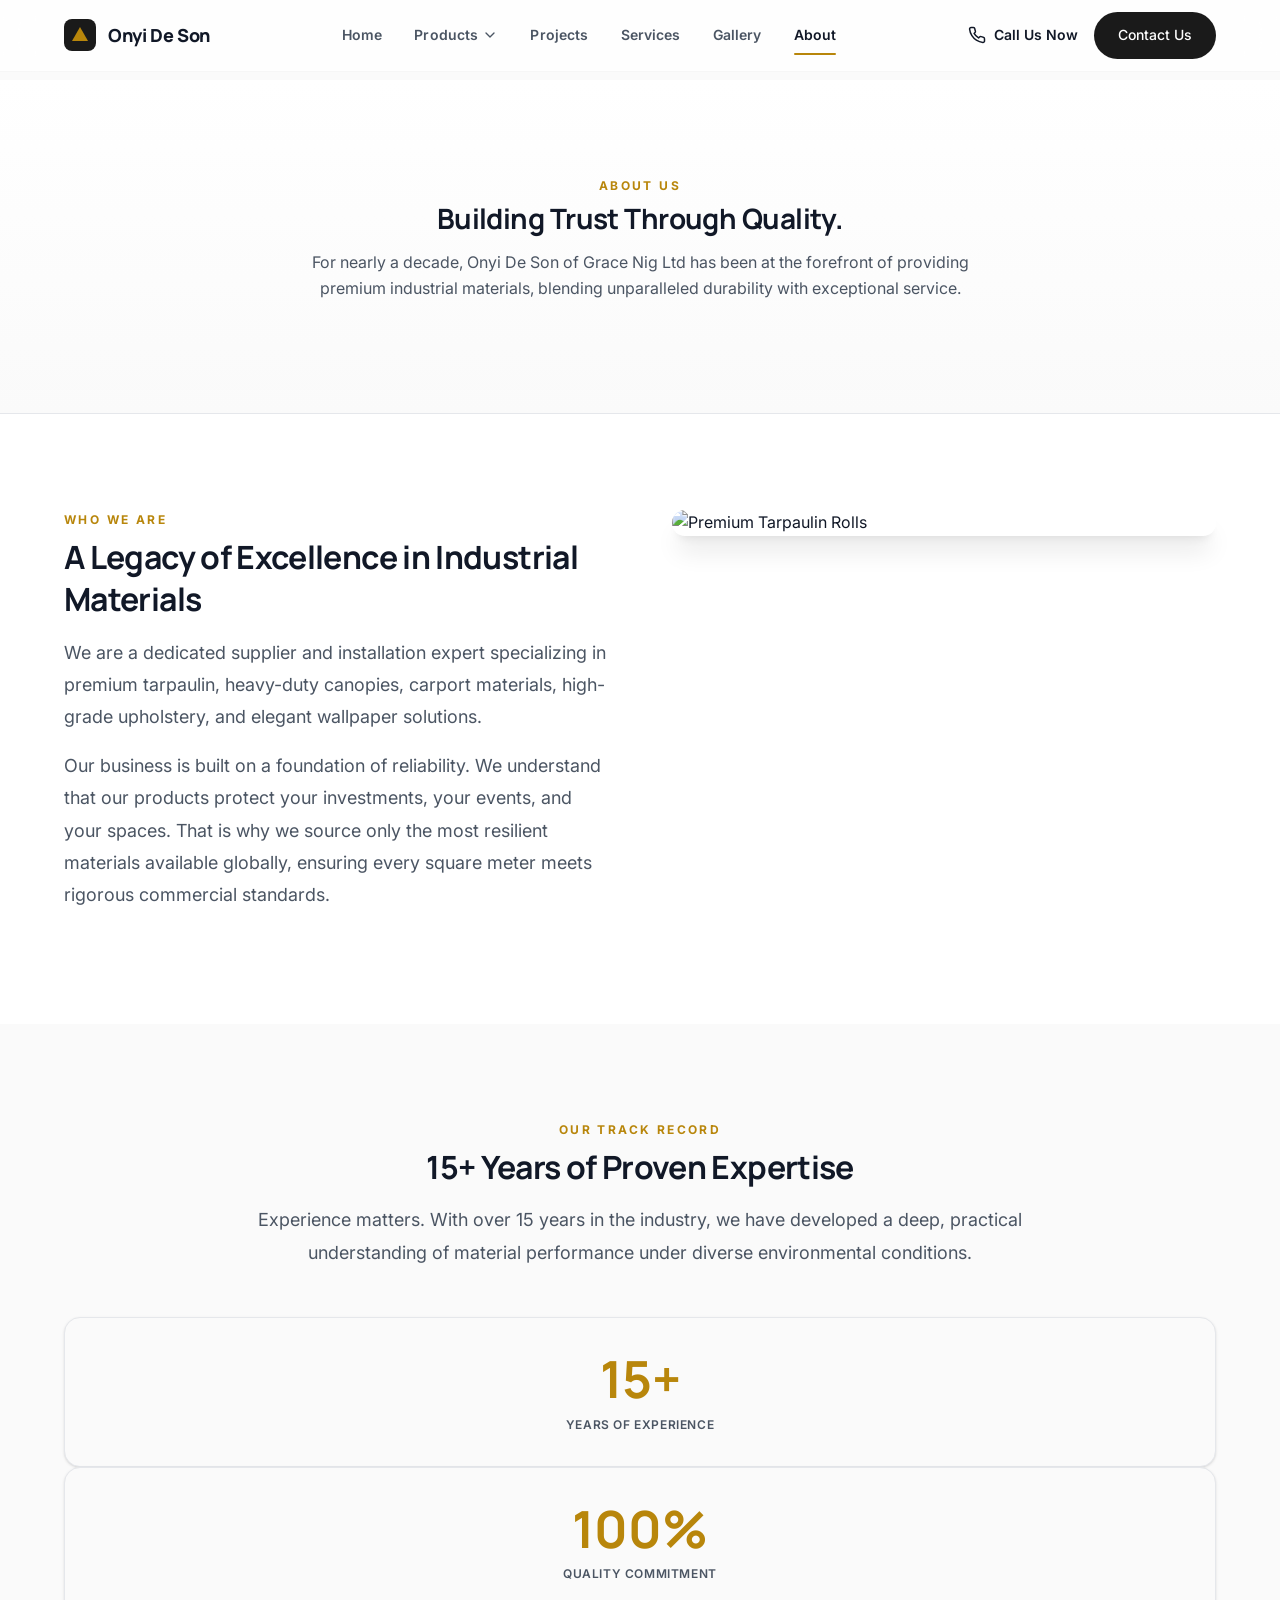
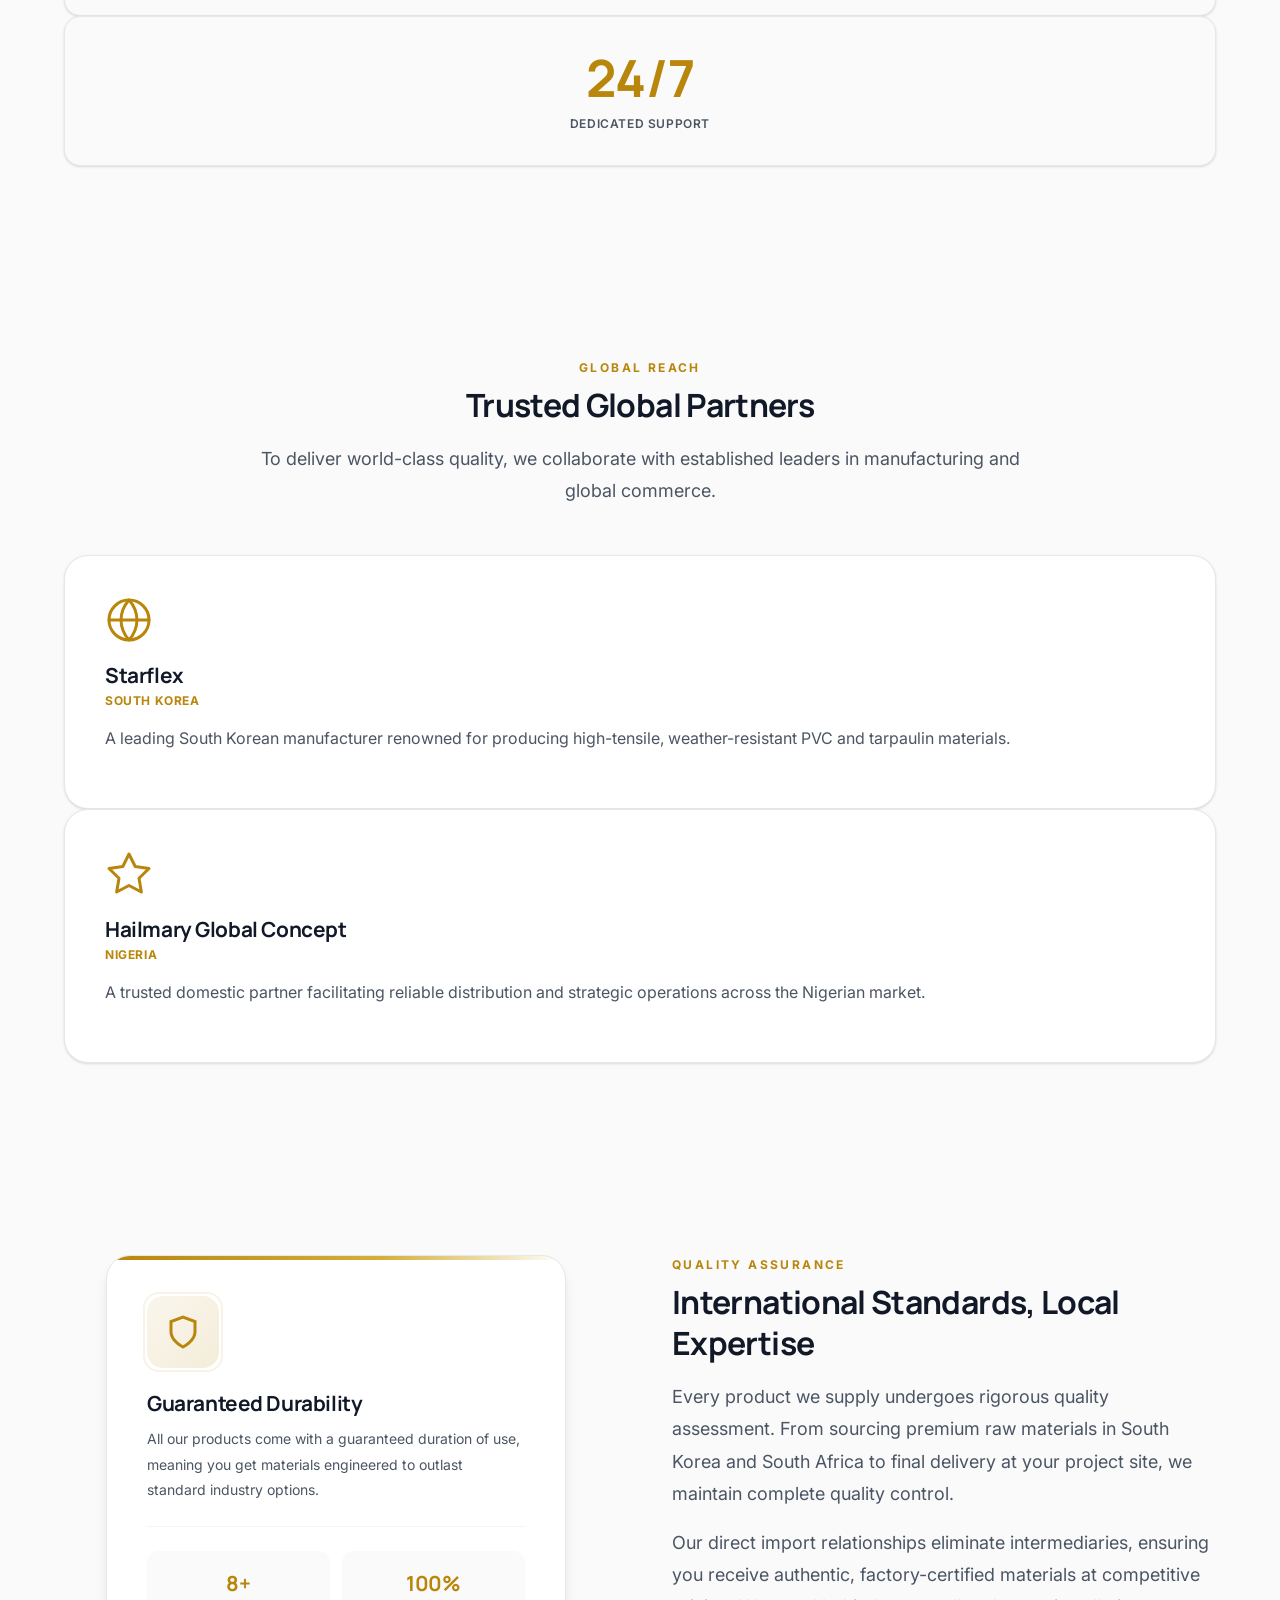
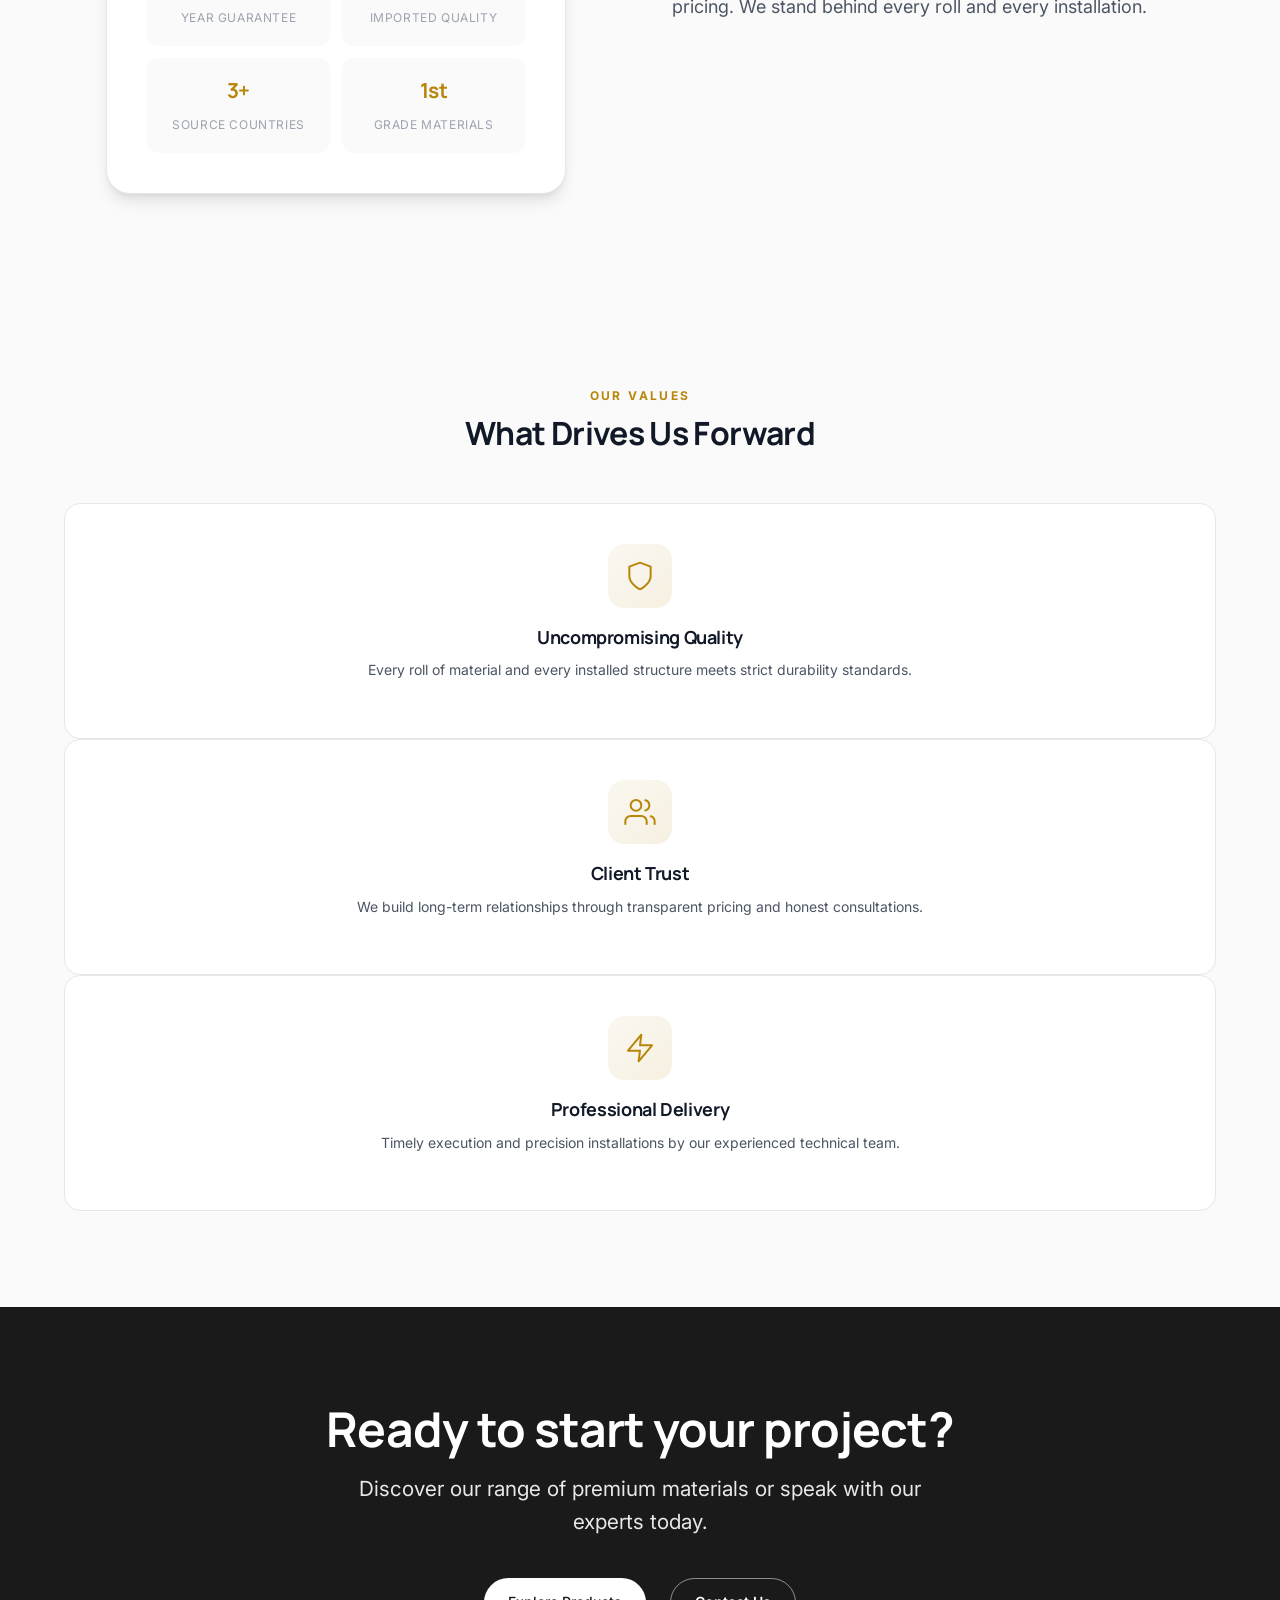
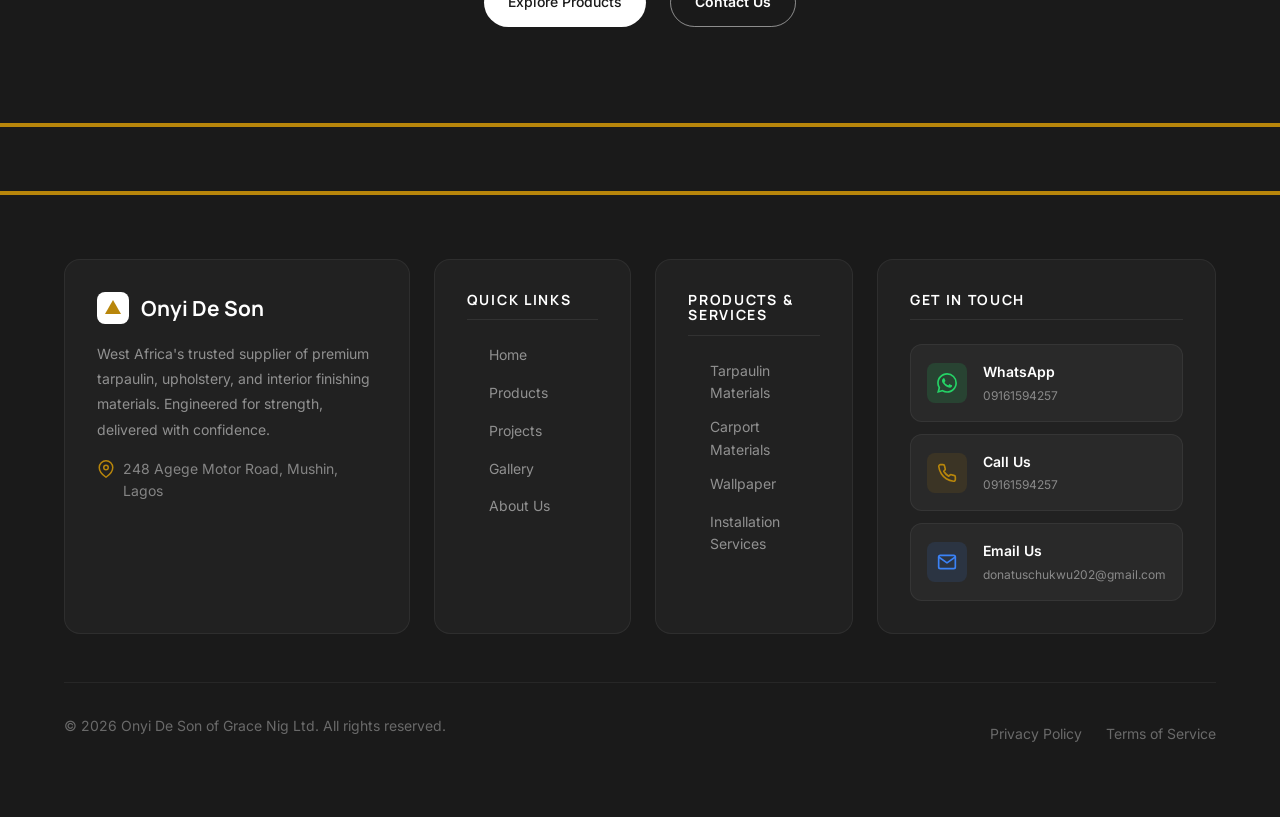
==== about.html @ 60ca2eeb "update website" ====
<!DOCTYPE html>
<html lang="en">
<head>
  <meta charset="UTF-8">
  <meta name="viewport" content="width=device-width, initial-scale=1.0">
  <title>About Us | Onyi De Son of Grace Nig Ltd</title>
  
  <meta name="description" content="Learn about Onyi De Son of Grace Nig Ltd. With over 9 years of experience, we provide premium tarpaulin, canopies, and industrial materials across West Africa.">
  
  <!-- Preconnect to Google Fonts -->
  <link rel="preconnect" href="https://fonts.googleapis.com">
  <link rel="preconnect" href="https://fonts.gstatic.com" crossorigin>
  <link href="https://fonts.googleapis.com/css2?family=Inter:wght@400;500;600&family=Manrope:wght@500;700;800&display=swap" rel="stylesheet">
  
  <!-- Stylesheets -->
  <link rel="stylesheet" href="./css/global.css">
  <link rel="stylesheet" href="./css/navbar.css">
  <link rel="stylesheet" href="./css/footer.css">
  <link rel="stylesheet" href="./css/pages/about.css">
</head>
<body>

  <header class="site-header">
    <div data-navbar-root></div>
  </header>

  <!-- Main Content -->
  <main class="main-container pt-nav" id="main-content">
    
    <!-- Hero Section -->
    <section class="page-hero section-padding">
      <div class="container text-center reveal-on-scroll">
        <span class="eyebrow">About Us</span>
        <h1 class="page-hero__title" style="font-size: 28px;">Building Trust Through Quality.</h1>
        <p class="page-hero__desc mx-auto" style="font-size: 16px;">
          For nearly a decade, Onyi De Son of Grace Nig Ltd has been at the forefront of providing premium industrial materials, blending unparalleled durability with exceptional service.
        </p>
      </div>
    </section>

    <!-- Who We Are -->
    <section class="about-who-we-are section-padding">
      <div class="container">
        <div class="about-grid align-center">
          <div class="about-content reveal-on-scroll">
            <span class="eyebrow">Who We Are</span>
            <h2 class="section-title">A Legacy of Excellence in Industrial Materials</h2>
            <p class="section-text">
              We are a dedicated supplier and installation expert specializing in premium tarpaulin, heavy-duty canopies, carport materials, high-grade upholstery, and elegant wallpaper solutions.
            </p>
            <p class="section-text">
              Our business is built on a foundation of reliability. We understand that our products protect your investments, your events, and your spaces. That is why we source only the most resilient materials available globally, ensuring every square meter meets rigorous commercial standards.
            </p>
          </div>
          <div class="about-visual reveal-on-scroll">
            <img src="https://res.cloudinary.com/vwrjamwn/image/upload/v1784937108/IMG-20260724-WA0049_bdrcky.jpg" alt="Premium Tarpaulin Rolls" class="about-image">
          </div>
        </div>
      </div>
    </section>

    <!-- Our Experience -->
    <section class="about-experience section-padding bg-surface">
      <div class="container text-center reveal-on-scroll">
        <span class="eyebrow">Our Track Record</span>
        <h2 class="section-title">15+ Years of Proven Expertise</h2>
        <p class="section-text max-w-md mx-auto mb-3">
          Experience matters. With over 15 years in the industry, we have developed a deep, practical understanding of material performance under diverse environmental conditions.
        </p>
        <div class="experience-stats grid-3">
          <div class="stat-card reveal-on-scroll">
            <span class="stat-number">15+</span>
            <span class="stat-label">Years of Experience</span>
          </div>
          <div class="stat-card reveal-on-scroll">
            <span class="stat-number">100%</span>
            <span class="stat-label">Quality Commitment</span>
          </div>
          <div class="stat-card reveal-on-scroll">
            <span class="stat-number">24/7</span>
            <span class="stat-label">Dedicated Support</span>
          </div>
        </div>
      </div>
    </section>

    <!-- Partners / Collaborations -->
    <section class="about-partners section-padding">
      <div class="container">
        <div class="text-center reveal-on-scroll mb-3">
          <span class="eyebrow">Global Reach</span>
          <h2 class="section-title">Trusted Global Partners</h2>
          <p class="section-text max-w-md mx-auto">
            To deliver world-class quality, we collaborate with established leaders in manufacturing and global commerce.
          </p>
        </div>
        
        <div class="partner-grid grid-2">
          <article class="partner-card reveal-on-scroll">
            <div class="partner-card__icon">
              <svg viewBox="0 0 24 24" fill="none" stroke="currentColor" stroke-width="1.5" stroke-linecap="round" stroke-linejoin="round">
                <circle cx="12" cy="12" r="10"></circle>
                <line x1="2" y1="12" x2="22" y2="12"></line>
                <path d="M12 2a15.3 15.3 0 0 1 4 10 15.3 15.3 0 0 1-4 10 15.3 15.3 0 0 1-4-10 15.3 15.3 0 0 1 4-10z"></path>
              </svg>
            </div>
            <h3 class="partner-card__name">Starflex</h3>
            <p class="partner-card__origin">South Korea</p>
            <p class="partner-card__desc">A leading South Korean manufacturer renowned for producing high-tensile, weather-resistant PVC and tarpaulin materials.</p>
          </article>
          
          <article class="partner-card reveal-on-scroll">
            <div class="partner-card__icon">
              <svg viewBox="0 0 24 24" fill="none" stroke="currentColor" stroke-width="1.5" stroke-linecap="round" stroke-linejoin="round">
                <polygon points="12 2 15.09 8.26 22 9.27 17 14.14 18.18 21.02 12 17.77 5.82 21.02 7 14.14 2 9.27 8.91 8.26 12 2"></polygon>
              </svg>
            </div>
            <h3 class="partner-card__name">Hailmary Global Concept</h3>
            <p class="partner-card__origin">Nigeria</p>
            <p class="partner-card__desc">A trusted domestic partner facilitating reliable distribution and strategic operations across the Nigerian market.</p>
          </article>
        </div>
      </div>
    </section>

    <!-- Quality & Reliability -->
    <section class="about-quality section-padding bg-surface">
      <div class="container">
        <div class="about-grid align-center">
          <div class="about-quality__visual reveal-on-scroll">
            <div class="quality-box">
              <div class="quality-box__icon">
                <svg viewBox="0 0 24 24" fill="none" stroke="var(--color-accent)" stroke-width="2" aria-hidden="true">
                  <path d="M12 22s8-4 8-10V5l-8-3-8 3v7c0 6 8 10 8 10z"></path>
                </svg>
              </div>
              <h3 class="quality-box__title">Guaranteed Durability</h3>
              <p class="quality-box__desc">All our products come with a guaranteed duration of use, meaning you get materials engineered to outlast standard industry options.</p>
              <div class="quality-metrics">
                <div class="quality-metric">
                  <span class="quality-metric__value">8+</span>
                  <span class="quality-metric__label">Year Guarantee</span>
                </div>
                <div class="quality-metric">
                  <span class="quality-metric__value">100%</span>
                  <span class="quality-metric__label">Imported Quality</span>
                </div>
                <div class="quality-metric">
                  <span class="quality-metric__value">3+</span>
                  <span class="quality-metric__label">Source Countries</span>
                </div>
                <div class="quality-metric">
                  <span class="quality-metric__value">1st</span>
                  <span class="quality-metric__label">Grade Materials</span>
                </div>
              </div>
            </div>
          </div>
          <div class="about-content reveal-on-scroll">
            <span class="eyebrow">Quality Assurance</span>
            <h2 class="section-title">International Standards, Local Expertise</h2>
            <p class="section-text">
              Every product we supply undergoes rigorous quality assessment. From sourcing premium raw materials in South Korea and South Africa to final delivery at your project site, we maintain complete quality control.
            </p>
            <p class="section-text">
              Our direct import relationships eliminate intermediaries, ensuring you receive authentic, factory-certified materials at competitive pricing. We stand behind every roll and every installation.
            </p>
          </div>
        </div>
      </div>
    </section>

    <!-- Values / Commitment -->
    <section class="about-values section-padding">
      <div class="container reveal-on-scroll">
        <div class="text-center mb-3">
          <span class="eyebrow">Our Values</span>
          <h2 class="section-title">What Drives Us Forward</h2>
        </div>
        <div class="values-grid grid-3">
          <div class="value-item reveal-on-scroll">
            <div class="value-item__icon">
              <svg width="32" height="32" viewBox="0 0 24 24" fill="none" stroke="var(--color-accent)" stroke-width="1.5" stroke-linecap="round" stroke-linejoin="round">
                <path d="M12 22s8-4 8-10V5l-8-3-8 3v7c0 6 8 10 8 10z"></path>
              </svg>
            </div>
            <h3 class="value-item__title">Uncompromising Quality</h3>
            <p class="value-item__desc">Every roll of material and every installed structure meets strict durability standards.</p>
          </div>
          <div class="value-item reveal-on-scroll">
            <div class="value-item__icon">
              <svg width="32" height="32" viewBox="0 0 24 24" fill="none" stroke="var(--color-accent)" stroke-width="1.5" stroke-linecap="round" stroke-linejoin="round">
                <path d="M17 21v-2a4 4 0 0 0-4-4H5a4 4 0 0 0-4 4v2"></path>
                <circle cx="9" cy="7" r="4"></circle>
                <path d="M23 21v-2a4 4 0 0 0-3-3.87"></path>
                <path d="M16 3.13a4 4 0 0 1 0 7.75"></path>
              </svg>
            </div>
            <h3 class="value-item__title">Client Trust</h3>
            <p class="value-item__desc">We build long-term relationships through transparent pricing and honest consultations.</p>
          </div>
          <div class="value-item reveal-on-scroll">
            <div class="value-item__icon">
              <svg width="32" height="32" viewBox="0 0 24 24" fill="none" stroke="var(--color-accent)" stroke-width="1.5" stroke-linecap="round" stroke-linejoin="round">
                <polygon points="13 2 3 14 12 14 11 22 21 10 12 10 13 2"></polygon>
              </svg>
            </div>
            <h3 class="value-item__title">Professional Delivery</h3>
            <p class="value-item__desc">Timely execution and precision installations by our experienced technical team.</p>
          </div>
        </div>
      </div>
    </section>

    <!-- CTA Section -->
    <section class="cta-band section-padding text-center">
      <div class="container reveal-on-scroll">
        <h2 class="cta-band__title">Ready to start your project?</h2>
        <p class="cta-band__desc">Discover our range of premium materials or speak with our experts today.</p>
        <div class="cta-band__actions">
          <a href="products.html" class="btn-primary focus-ring">Explore Products</a>
          <a href="https://wa.me/2349161594257?text=Hello%2C%20I%27m%20interested%20in%20your%20products%20and%20services.%20Please%20share%20more%20details." class="btn-outline focus-ring" target="_blank" rel="noopener noreferrer">Contact Us</a>
        </div>
      </div>
    </section>
    
  </main>

  <footer class="site-footer">
    <div data-site-footer></div>
  </footer>

  <script src="https://unpkg.com/lenis@1.1.18/dist/lenis.min.js"></script>

  <!-- Module Script Integration -->
  <script type="module">
    import Navbar from './js/components/navbar.js';
    import { SiteFooter } from './js/components/site-footer.js';
    import { initAboutPage } from './js/pages/about.js';
    import { initLenis } from './js/components/lenis.js';
    
    document.addEventListener('DOMContentLoaded', () => {
      try {
        new Navbar();
      } catch (err) {
        console.error('Navbar Initialization Error:', err);
      }
      
      try {
        new SiteFooter();
      } catch (err) {
        console.error('SiteFooter Initialization Error:', err);
      }

      try {
        initLenis();
      } catch (err) {
        console.warn('Lenis Initialization Warning:', err);
      }

      try {
        initAboutPage();
      } catch (err) {
        console.error('About Page JS Error:', err);
      }
    });
  </script>
</body>
</html>
---- css/global.css ----
/**
 * Purpose: Single Source of Truth - Global Design System & Foundations
 * Responsibilities: Establish a production-grade, mobile-first design system with design tokens, layout primitives, component foundations, and utilities.
 * Version: 2.0.0
 */

/* ==========================================================
   CSS RESET
========================================================== */
*,
*::before,
*::after {
  box-sizing: border-box;
  margin: 0;
  padding: 0;
}

html {
  font-size: 100%;
  /* Fallback for older browsers */
  -webkit-font-smoothing: antialiased;
  -moz-osx-font-smoothing: grayscale;
}

/*
 * Smooth scrolling only during focus-based navigation (keyboard, anchor links).
 * Applying scroll-behavior: smooth globally on html causes the browser's
 * scroll-anchoring corrections (triggered by mobile address bar layout shifts)
 * to animate visibly, producing a "rubber-band" snap-back effect on mobile.
 */
@media (prefers-reduced-motion: no-preference) {
  html:focus-within {
    scroll-behavior: smooth;
  }
}

/* Ensure anchor links are not hidden under the sticky navbar */
[id] {
  scroll-margin-top: var(--header-height, 72px);
}

body {
  font-family: var(--font-body);
  color: var(--color-text-primary);
  background-color: var(--color-background);
  line-height: var(--line-height-base);
  min-height: 100vh;
  min-height: 100dvh;
  /* Modern mobile-safe fallback */
  overflow-x: clip;
  /* Clips overflow without creating a scroll container (avoids iOS Safari scroll interference) */
  text-rendering: optimizeSpeed;
}

img,
picture,
video,
canvas,
svg:not(a svg, button svg, .badge svg) {
  display: block;
  max-width: 100%;
  height: auto;
}

input,
button,
textarea,
select {
  font: inherit;
  color: inherit;
}

button {
  background: transparent;
  border: none;
  cursor: pointer;
}

ul,
ol {
  list-style: none;
}

a {
  color: inherit;
  text-decoration: none;
  transition: color var(--duration-fast) var(--ease-standard);
}

/* Inherit fonts for form control elements */
input,
button,
textarea,
select {
  font: inherit;
}

/* Remove default padding from native table */
table {
  border-collapse: collapse;
  border-spacing: 0;
}


/* ==========================================================
   ROOT DESIGN TOKENS
========================================================== */
:root {
  /* --------------------------------------------------------
     COLOR SYSTEM
     -------------------------------------------------------- */
  /* Brand Identity */
  --color-primary: #1A1A1A;
  --color-secondary: #333333;
  --color-accent: #B8860B;
  /* Premium luxury gold */
  --color-accent-hover: #996515;

  /* Surfaces & Backgrounds */
  --color-surface: #FFFFFF;
  --color-surface-hover: #F8F9FA;
  --color-background: #FAFAFA;
  --color-card-background: #FFFFFF;

  /* Borders & Dividers */
  --color-border: #E5E7EB;
  --color-divider: #F3F4F6;

  /* Typography Colors */
  --color-text-primary: #111827;
  --color-text-secondary: #4B5563;
  --color-text-muted: #9CA3AF;
  /* Aliases used across page-level stylesheets */
  --color-text: var(--color-text-primary);
  --color-text-light: var(--color-text-secondary);

  /* Status Colors */
  --color-success: #10B981;
  --color-warning: #F59E0B;
  --color-error: #EF4444;

  /* Interactions & Overlays */
  --color-focus-ring: rgba(184, 134, 11, 0.4);
  --color-overlay: rgba(17, 24, 39, 0.7);

  /* Hero system shared across marketing pages */
  --hero-overlay-mobile: linear-gradient(135deg, rgba(17, 24, 39, 0.85) 0%, rgba(17, 24, 39, 0.95) 100%), linear-gradient(to bottom, transparent 0%, rgba(0, 0, 0, 0.4) 100%);
  --hero-overlay-desktop: radial-gradient(circle at 70% 30%, rgba(184, 134, 11, 0.15) 0%, transparent 60%), radial-gradient(circle at 30% 50%, rgba(17, 24, 39, 0.4) 0%, rgba(17, 24, 39, 0.85) 80%), linear-gradient(to right, rgba(17, 24, 39, 0.98) 0%, rgba(17, 24, 39, 0.7) 50%, rgba(17, 24, 39, 0.3) 100%);
  --hero-padding-block-start-mobile: var(--space-8);
  --hero-padding-block-end-mobile: var(--space-8);
  --hero-padding-block-start-tablet: var(--space-16);
  --hero-padding-block-end-tablet: var(--space-12);
  --hero-padding-block-start-desktop: var(--space-24);
  --hero-padding-block-end-desktop: var(--space-16);
  --hero-padding-block-mobile: var(--space-8);
  --hero-padding-block-tablet: var(--space-16) var(--space-12);
  --hero-padding-block-desktop: var(--space-24) var(--space-16);

  /* Lighter gradient derivatives of hero palette for product content sections */
  --product-section-bg-light: linear-gradient(180deg, #f7f8fa 0%, #f0f2f5 100%);
  --product-section-bg-warm: linear-gradient(180deg, #faf8f5 0%, #f5f0eb 100%);
  --product-section-bg-cool: linear-gradient(180deg, #f8fafc 0%, #eef2f7 100%);
  --product-section-bg-gold: linear-gradient(180deg, rgba(184, 134, 11, 0.05) 0%, var(--color-background) 100%);

  /* --------------------------------------------------------
     TYPOGRAPHY SYSTEM
     -------------------------------------------------------- */
  /* Fonts */
  --font-heading: 'Manrope', 'Plus Jakarta Sans', 'General Sans', sans-serif;
  --font-body: 'Inter', 'DM Sans', sans-serif;

  /* Fluid Font Sizes (Mobile to Desktop) */
  --text-xs: clamp(0.75rem, 0.7vw + 0.1rem, 0.875rem);
  --text-sm: clamp(0.875rem, 0.8vw + 0.1rem, 1rem);
  /* --text-base: clamp(1rem, 1vw + 0.1rem, 1.125rem); */
  --text-lg: clamp(1.125rem, 1.2vw + 0.1rem, 1.25rem);
  --text-xl: clamp(1.25rem, 1.5vw + 0.1rem, 1.5rem);
  --text-2xl: 1.5rem;
  --text-h2: clamp(1.5rem, 3vw + 0.2rem, 2rem);
  --text-3xl: clamp(1.5rem, 3vw + 0.1rem, 2.5rem);
  --text-4xl: clamp(2.5rem, 4vw + 0.1rem, 3.5rem);
  --text-5xl: clamp(3rem, 5vw + 1rem, 4.5rem);

  /* Font Weights */
  --font-weight-regular: 400;
  --font-weight-medium: 500;
  --font-weight-semibold: 600;
  --font-weight-bold: 700;

  /* Line Heights */
  --line-height-tight: 1.1;
  --line-height-snug: 1.3;
  --line-height-base: 1.6;
  --line-height-loose: 1.8;

  /* Letter Spacing */
  --tracking-tighter: -0.04em;
  --tracking-tight: -0.02em;
  --tracking-normal: 0em;
  --tracking-wide: 0.05em;
  --tracking-wider: 0.1em;
  --tracking-widest: 0.2em;

  /* --------------------------------------------------------
     SPACING SCALE
     -------------------------------------------------------- */
  /* Fluid and predictable spacing units based on 4px grid */
  --space-1: 0.25rem;
  /* 4px */
  --space-2: 0.5rem;
  /* 8px */
  --space-3: 0.75rem;
  /* 12px */
  --space-4: 1rem;
  /* 16px */
  --space-5: 1.25rem;
  /* 20px */
  --space-6: 1.5rem;
  /* 24px */
  --space-8: 2rem;
  /* 32px */
  --space-10: 2.5rem;
  /* 40px */
  --space-12: 3rem;
  /* 48px */
  --space-16: 4rem;
  /* 64px */
  --space-24: 6rem;
  /* 96px */
  --space-32: 8rem;
  /* 128px */
  --space-48: 12rem;
  /* 192px */
  --space-64: 16rem;
  /* 256px */
  --space-96: 24rem;
  /* 384px */

  /* --------------------------------------------------------
     BORDER RADIUS
     -------------------------------------------------------- */
  --radius-sm: 0.25rem;
  --radius-md: 0.5rem;
  --radius-lg: 0.75rem;
  --radius-xl: 1rem;
  --radius-2xl: 1.5rem;
  --radius-pill: 9999px;
  --radius-full: var(--radius-pill);
  --radius-circle: 50%;

  /* --------------------------------------------------------
     SHADOWS (ELEVATION)
     -------------------------------------------------------- */
  --shadow-xs: 0 1px 2px 0 rgba(0, 0, 0, 0.05);
  --shadow-sm: 0 1px 3px 0 rgba(0, 0, 0, 0.1), 0 1px 2px -1px rgba(0, 0, 0, 0.1);
  --shadow-md: 0 4px 6px -1px rgba(0, 0, 0, 0.1), 0 2px 4px -2px rgba(0, 0, 0, 0.1);
  --shadow-lg: 0 10px 15px -3px rgba(0, 0, 0, 0.1), 0 4px 6px -4px rgba(0, 0, 0, 0.1);
  --shadow-xl: 0 20px 25px -5px rgba(0, 0, 0, 0.1), 0 8px 10px -6px rgba(0, 0, 0, 0.1);

  /* --------------------------------------------------------
     Z-INDEX SCALE
     -------------------------------------------------------- */
  --z-hide: -1;
  --z-base: 0;
  --z-dropdown: 1000;
  --z-sticky: 1100;
  --z-fixed: 1200;
  --z-overlay: 1300;
  --z-modal: 1400;
  --z-toast: 1500;

  /* --------------------------------------------------------
     CONTAINER SYSTEM
     -------------------------------------------------------- */
  --container-max-width: 1440px;
  --container-narrow: 800px;
  --container-wide: 1600px;
  --container-padding: clamp(var(--space-4), 5vw, var(--space-16));

  --header-height: 72px;
  --header-height-scrolled: 60px;

  /* --------------------------------------------------------
     ANIMATION TOKENS
     -------------------------------------------------------- */
  --duration-fast: 150ms;
  --duration-base: 300ms;
  --duration-slow: 500ms;

  --ease-standard: cubic-bezier(0.4, 0, 0.2, 1);
  --ease-in: cubic-bezier(0.4, 0, 1, 1);
  --ease-out: cubic-bezier(0, 0, 0.2, 1);
  --ease-spring: cubic-bezier(0.175, 0.885, 0.32, 1.275);

  /* Fallback for old variables */
  --transition-fast: var(--duration-fast) var(--ease-standard);
  --transition-base: var(--duration-base) var(--ease-standard);
  --transition-slow: var(--duration-slow) var(--ease-standard);
}


/* ==========================================================
   TYPOGRAPHY SYSTEM
========================================================== */
h1,
h2,
h3,
h4,
h5,
h6 {
  font-family: var(--font-heading);
  font-weight: var(--font-weight-bold);
  line-height: var(--line-height-tight);
  color: var(--color-text-primary);
  margin-bottom: var(--space-4);
  letter-spacing: var(--tracking-tight);
}


h2,
.text-h2 {
  font-size: var(--text-h2);
}

h3,
.text-h3 {
  font-size: var(--text-2xl);
}

h4,
.text-h4 {
  font-size: var(--text-xl);
}

h5,
.text-h5 {
  font-size: var(--text-lg);
}

h6,
.text-h6 {
  font-size: var(--text-base);
}

p {
  margin-bottom: var(--space-4);
  color: var(--color-text-secondary);
}

.text-lead {
  font-size: var(--text-lg);
  line-height: var(--line-height-base);
  color: var(--color-text-secondary);
}

.text-small {
  font-size: var(--text-sm);
  color: var(--color-text-secondary);
}

.text-caption {
  font-size: var(--text-xs);
  color: var(--color-text-muted);
  letter-spacing: var(--tracking-wide);
  text-transform: uppercase;
}


/* ==========================================================
   LAYOUT SYSTEM
========================================================== */
.main-container {
  width: 100%;
  max-width: clamp(1440px, 95vw, 1920px);
  /* Safely boxes ultra-wide displays */
  margin-inline: auto;
  padding-inline: var(--container-padding);
  box-sizing: border-box;
  overflow: clip;
  /* Modern alternative to hidden */
  display: flex;
  flex-direction: column;
}

/* 
  Full-bleed technique:
  Pulls sections out to the container edges to allow backgrounds to bleed,
  while pushing the inner content back in for perfect alignment.
*/
.main-container>section {
  margin-inline: calc(var(--container-padding) * -1);
  padding-inline: var(--container-padding);
}

/* Prevent double padding when a container is placed inside a full-bleed section */
.main-container>section .container {
  padding-inline: 0;
}

.container {
  width: 100%;
  max-width: var(--container-max-width);
  margin-inline: auto;
  padding-inline: var(--container-padding);
}

.container--narrow {
  max-width: var(--container-narrow);
}

.container--wide {
  max-width: var(--container-wide);
}

/* Vertical Rhythm Helpers */
.section-padding {
  padding-block: var(--space-16);
}

@media (min-width: 768px) {
  .section-padding {
    padding-block: var(--space-24);
  }
}

@media (min-width: 1920px) {
  .section-padding {
    padding-block: var(--space-32);
  }
}

/* Flow: Consistently spaces out direct children vertically */
.flow>*+* {
  margin-block-start: var(--flow-space, var(--space-6));
}

/* Stack: Vertical flex layout */
.stack {
  display: flex;
  flex-direction: column;
  gap: var(--stack-gap, var(--space-4));
}

/* Cluster: Horizontal flex layout that wraps */
.cluster {
  display: flex;
  flex-wrap: wrap;
  gap: var(--cluster-gap, var(--space-4));
  align-items: center;
}


/* ==========================================================
   GRID SYSTEM
========================================================== */
.grid {
  display: grid;
  gap: var(--grid-gap, var(--space-6));
}

/* Responsive Auto-Fit Grid */
.grid-auto-fit {
  display: grid;
  gap: var(--grid-gap, var(--space-6));
  grid-template-columns: repeat(auto-fit, minmax(min(100%, var(--grid-min-col, 300px)), 1fr));
}

/* Mobile-first explicit columns */
.grid-2-col,
.grid-3-col,
.grid-4-col {
  display: grid;
  gap: var(--grid-gap, var(--space-6));
  grid-template-columns: 1fr;
}

@media (min-width: 768px) {
  .grid-2-col {
    grid-template-columns: repeat(2, 1fr);
  }

  .grid-3-col {
    grid-template-columns: repeat(3, 1fr);
  }
}

@media (min-width: 1024px) {
  .grid-4-col {
    grid-template-columns: repeat(4, 1fr);
  }
}


/* ==========================================================
   FORM ELEMENTS FOUNDATION
========================================================== */
.form-group {
  display: flex;
  flex-direction: column;
  gap: var(--space-2);
  margin-bottom: var(--space-4);
}

label {
  font-size: var(--text-sm);
  font-weight: var(--font-weight-medium);
  color: var(--color-text-primary);
}

input[type="text"],
input[type="email"],
input[type="tel"],
input[type="number"],
textarea,
select {
  width: 100%;
  padding: var(--space-3) var(--space-4);
  font-family: var(--font-body);
  font-size: var(--text-base);
  color: var(--color-text-primary);
  background-color: var(--color-surface);
  border: 1px solid var(--color-border);
  border-radius: var(--radius-md);
  transition: border-color var(--duration-fast) var(--ease-standard),
    box-shadow var(--duration-fast) var(--ease-standard);
}

textarea {
  min-height: 120px;
  resize: vertical;
}

input:focus-visible,
textarea:focus-visible,
select:focus-visible {
  outline: none;
  border-color: var(--color-accent);
  box-shadow: 0 0 0 3px var(--color-focus-ring);
}

input::placeholder,
textarea::placeholder {
  color: var(--color-text-muted);
}


/* ==========================================================
   BUTTON FOUNDATIONS
========================================================== */
/* Generic structural foundation for all buttons */
.btn-base {
  display: inline-flex;
  align-items: center;
  justify-content: center;
  gap: var(--space-2);
  font-family: var(--font-body);
  font-size: var(--text-sm);
  font-weight: var(--font-weight-medium);
  text-align: center;
  border-radius: var(--radius-pill);
  transition: all var(--duration-base) var(--ease-standard);
  text-decoration: none;
}

.btn-base:disabled {
  opacity: 0.6;
  cursor: not-allowed;
}


/* ==========================================================
   UTILITIES
========================================================== */
/* Accessibility: Screen Reader Only */
.sr-only {
  position: absolute;
  width: 1px;
  height: 1px;
  padding: 0;
  margin: -1px;
  overflow: hidden;
  clip: rect(0, 0, 0, 0);
  white-space: nowrap;
  border-width: 0;
}

/* Accessibility: SR Only until focused (e.g. Skip Links) */
.sr-only-focusable:focus,
.sr-only-focusable:active {
  position: static;
  width: auto;
  height: auto;
  margin: 0;
  overflow: visible;
  clip: auto;
  white-space: normal;
}

/* Focus Indicator Utility */
.focus-ring:focus-visible {
  outline: 2px solid var(--color-accent);
  outline-offset: 2px;
  box-shadow: 0 0 0 4px var(--color-focus-ring);
  border-radius: inherit;
}

/* Text Alignment */
.text-center {
  text-align: center;
}

.text-left {
  text-align: left;
}

.text-right {
  text-align: right;
}

/* Display */
.d-none {
  display: none;
}

.d-block {
  display: block;
}

.d-flex {
  display: flex;
}

/* Width/Height Helpers */
.w-full {
  width: 100%;
}

.h-full {
  height: 100%;
}

/* Margin Auto */
.mx-auto {
  margin-inline: auto;
}

/* Background Surfaces */
.bg-surface {
  background-color: var(--color-background);
}


/* ==========================================================
   ANIMATIONS & TRANSITIONS
========================================================== */
/* Reduced Motion Support */
@media (prefers-reduced-motion: reduce) {

  *,
  *::before,
  *::after {
    animation-duration: 0.01ms !important;
    animation-iteration-count: 1 !important;
    transition-duration: 0.01ms !important;
    scroll-behavior: auto !important;
  }
}


/* ==========================================================
   RESPONSIVE ENHANCEMENTS
========================================================== */
/* 
   Note: The design system is strictly mobile-first. 
   Default styles apply to all screens.
   Any specific breakpoint utility overrides should be placed here,
   but layout shifts are handled fluidly or via min-width queries locally.
*/


/* ==========================================================
   LENIS SMOOTH SCROLL INTEGRATION
========================================================== */
/*
 * Lenis overrides native scroll-behavior and manages smooth scrolling
 * via requestAnimationFrame. These styles prevent conflicts between
 * Lenis and the browser's native scroll-behavior implementation.
 */
html.lenis,
html.lenis body {
  height: auto;
}

.lenis.lenis-smooth {
  scroll-behavior: auto;
}

.lenis.lenis-smooth [data-lenis-prevent] {
  overscroll-behavior: contain;
}

.lenis.lenis-stopped {
  overflow: hidden;
}


/* ==========================================================
   REUSABLE ANIMATION KEYFRAMES
========================================================== */
@keyframes fade-in-up {
  from {
    opacity: 0;
    transform: translateY(24px);
  }

  to {
    opacity: 1;
    transform: translateY(0);
  }
}

@keyframes fade-in-left {
  from {
    opacity: 0;
    transform: translateX(-24px);
  }

  to {
    opacity: 1;
    transform: translateX(0);
  }
}

@keyframes scale-in {
  from {
    opacity: 0;
    transform: scale(0.92);
  }

  to {
    opacity: 1;
    transform: scale(1);
  }
}

@keyframes pulse-ring {
  0% {
    transform: scale(1);
    opacity: 0.4;
  }

  100% {
    transform: scale(1.6);
    opacity: 0;
  }
}

/* Stagger-ready reveal utility — use with .is-visible trigger */
.stagger-reveal {
  opacity: 0;
  transform: translateY(20px);
  transition: opacity 0.6s var(--ease-out),
    transform 0.6s var(--ease-out);
}

.stagger-reveal.is-visible {
  opacity: 1;
  transform: translateY(0);
}

.stagger-reveal:nth-child(1) {
  transition-delay: 0s;
}

.stagger-reveal:nth-child(2) {
  transition-delay: 0.1s;
}

.stagger-reveal:nth-child(3) {
  transition-delay: 0.2s;
}

.stagger-reveal:nth-child(4) {
  transition-delay: 0.3s;
}

.stagger-reveal:nth-child(5) {
  transition-delay: 0.4s;
}


/* ==========================================================
   SHARED PAGE COMPONENTS
   Reusable across Gallery, Projects, About, Services, etc.
========================================================== */

/* ----------------------------------------------------------
   UI State — Loading / Empty / Error feedback containers
   Hidden by default; shown via .is-active toggle
   ---------------------------------------------------------- */
.ui-state {
  display: none;
  flex-direction: column;
  align-items: center;
  justify-content: center;
  text-align: center;
  padding: var(--space-16) var(--space-4);
  gap: var(--space-2);
}

.ui-state.is-active {
  display: flex;
}

.ui-state__icon {
  margin-bottom: var(--space-4);
  color: var(--color-text-muted);
}

.ui-state__title {
  font-family: var(--font-heading);
  font-size: var(--text-xl);
  font-weight: var(--font-weight-semibold);
  color: var(--color-text-primary);
  margin-bottom: var(--space-2);
}

.ui-state__desc {
  font-size: var(--text-base);
  color: var(--color-text-secondary);
  max-width: 28rem;
  line-height: var(--line-height-base);
}

/* ----------------------------------------------------------
   Page Hero — Light gradient hero for inner pages
   ---------------------------------------------------------- */
.page-hero {
  background: linear-gradient(180deg, var(--color-surface) 0%, var(--color-background) 100%);
  border-bottom: 1px solid var(--color-border);
}

.page-hero__title {
  font-family: var(--font-heading);
  font-size: clamp(2rem, 5vw + 0.5rem, 4rem);
  font-weight: var(--font-weight-bold);
  line-height: var(--line-height-tight);
  color: var(--color-text-primary);
  margin-bottom: var(--space-4);
  letter-spacing: var(--tracking-tight);
}

.page-hero__desc {
  font-size: var(--text-lg);
  color: var(--color-text-secondary);
  line-height: var(--line-height-base);
  max-width: 42rem;
}

.page-hero__desc.mx-auto {
  margin-inline: auto;
}

/* ----------------------------------------------------------
   Section Text — Shared body text for content sections
   ---------------------------------------------------------- */
.section-text {
  font-size: var(--text-lg);
  color: var(--color-text-secondary);
  line-height: var(--line-height-loose);
  margin-bottom: var(--space-4);
}

/* Spacing utility */
.mb-3 {
  margin-bottom: var(--space-12);
}

/* ----------------------------------------------------------
   CTA Band — Shared dark CTA section
   Used by Products, Projects, Services, About
   ---------------------------------------------------------- */
.cta-band {
  background-color: var(--color-primary);
  color: var(--color-surface);
}

.cta-band__title {
  font-family: var(--font-heading);
  font-size: clamp(2rem, 4vw, 3rem);
  font-weight: var(--font-weight-bold);
  margin-bottom: var(--space-4);
  color: var(--color-surface);
  letter-spacing: var(--tracking-tight);
}

.cta-band__desc {
  font-size: var(--text-xl);
  color: rgba(255, 255, 255, 0.9);
  max-width: 600px;
  margin: 0 auto var(--space-10) auto;
  line-height: var(--line-height-base);
}

.cta-band__actions {
  display: flex;
  justify-content: center;
  gap: var(--space-6);
  flex-wrap: wrap;
}

.cta-band .btn-primary {
  background-color: var(--color-surface);
  color: var(--color-primary);
}

.cta-band .btn-primary:hover {
  background-color: var(--color-surface-hover);
  transform: translateY(-1px);
  box-shadow: var(--shadow-md);
}

.cta-band .btn-outline {
  border-color: rgba(255, 255, 255, 0.5);
  color: var(--color-surface);
}

.cta-band .btn-outline:hover {
  border-color: var(--color-surface);
  background-color: rgba(255, 255, 255, 0.1);
}

/* ----------------------------------------------------------
   Outline Button — Secondary action variant
   ---------------------------------------------------------- */
.btn-outline {
  display: inline-flex;
  align-items: center;
  justify-content: center;
  padding: var(--space-3) var(--space-6);
  font-size: var(--text-sm);
  font-weight: var(--font-weight-semibold);
  color: var(--color-text-primary);
  background: transparent;
  border: 1.5px solid var(--color-border);
  border-radius: var(--radius-pill);
  transition: background-color var(--duration-base) var(--ease-standard),
    border-color var(--duration-base) var(--ease-standard),
    color var(--duration-base) var(--ease-standard),
    transform var(--duration-fast) var(--ease-standard);
  text-decoration: none;
}

.btn-outline:hover {
  border-color: var(--color-primary);
  background-color: var(--color-surface-hover);
  transform: translateY(-1px);
}

/* ----------------------------------------------------------
   Loading Spinner — Shared across Gallery, Projects
   ---------------------------------------------------------- */
.spinner {
  width: 44px;
  height: 44px;
  border: 3px solid var(--color-border);
  border-radius: var(--radius-circle);
  border-top-color: var(--color-primary);
  animation: spin 1s ease-in-out infinite;
  margin: 0 auto var(--space-4) auto;
}

@keyframes spin {
  to {
    transform: rotate(360deg);
  }
}

/* ----------------------------------------------------------
   Scroll Reveal — Single source of truth
   Used with IntersectionObserver .is-visible trigger
   ---------------------------------------------------------- */
.reveal-on-scroll {
  opacity: 0;
  transform: translateY(24px);
  transition: opacity 0.7s var(--ease-out),
    transform 0.7s var(--ease-out);
}

.reveal-on-scroll.is-visible {
  opacity: 1;
  transform: translateY(0);
}

/* Eyebrow label — shared overline component */
.eyebrow {
  display: block;
  font-size: var(--text-xs);
  font-weight: var(--font-weight-bold);
  text-transform: uppercase;
  letter-spacing: var(--tracking-widest);
  color: var(--color-accent);
  margin-bottom: var(--space-2);
}

/* Section title — shared heading component */
.section-title {
  font-family: var(--font-heading);
  font-size: var(--text-h2);
  font-weight: var(--font-weight-bold);
  line-height: var(--line-height-snug);
  letter-spacing: var(--tracking-tight);
  margin-bottom: var(--space-4);
  color: var(--color-text-primary);
}

/* Section description */
.section-desc {
  font-size: var(--text-lg);
  color: var(--color-text-secondary);
  line-height: var(--line-height-base);
  margin-bottom: var(--space-8);
}

/* Max-width utility */
.max-w-md {
  max-width: 48rem;
}

/* Nav top padding */
.pt-nav {
  padding-top: var(--nav-height, 80px);
}

/* ==========================================================
   REUSABLE NOTIFICATION SYSTEM (TOAST)
========================================================== */
.toast-notification {
  position: fixed;
  bottom: var(--space-6);
  right: var(--space-6);
  z-index: var(--z-toast, 1500);
  display: flex;
  align-items: center;
  gap: var(--space-3);
  padding: var(--space-4) var(--space-6);
  background-color: var(--color-surface);
  border-radius: var(--radius-lg);
  box-shadow: var(--shadow-xl);
  font-family: var(--font-body);
  font-size: var(--text-sm);
  font-weight: var(--font-weight-medium);
  color: var(--color-text-primary);
  pointer-events: none;
  opacity: 0;
  transform: translateY(24px) scale(0.95);
  transition: opacity var(--duration-base) var(--ease-spring),
              transform var(--duration-base) var(--ease-spring);
  border-left: 4px solid transparent;
}

.toast-notification.is-visible {
  opacity: 1;
  transform: translateY(0) scale(1);
  pointer-events: auto;
}

.toast-notification.is-success {
  border-left-color: var(--color-success);
}

.toast-notification.is-error {
  border-left-color: var(--color-error);
}

.toast-notification__icon {
  flex-shrink: 0;
  width: 20px;
  height: 20px;
}

.toast-notification.is-success .toast-notification__icon {
  color: var(--color-success);
}

.toast-notification.is-error .toast-notification__icon {
  color: var(--color-error);
}

@media (max-width: 640px) {
  .toast-notification {
    left: var(--space-4);
    right: var(--space-4);
    bottom: var(--space-4);
    width: auto;
  }
}
---- css/navbar.css ----
/**
 * Purpose: Premium Navigation System Styles
 * Responsibilities: Styling the sticky header, desktop navigation, dropdowns, and off-canvas mobile menu.
 * Dependencies: css/global.css
 * Version: 1.0.0
 */

/* ==========================================================================
   Header Base
   ========================================================================== */
.header {
  position: fixed;
  top: 0;
  left: 0;
  width: 100%;
  height: var(--header-height);
  background-color: rgba(255, 255, 255, 0.8);
  backdrop-filter: blur(16px);
  -webkit-backdrop-filter: blur(16px);
  border-bottom: 1px solid rgba(0, 0, 0, 0.03);
  z-index: var(--z-sticky);
  transition: height var(--transition-base),
              background-color var(--transition-base),
              box-shadow var(--transition-base),
              border-color var(--transition-base);
  display: flex;
  align-items: center;
}

.header.is-scrolled {
  height: var(--header-height-scrolled);
  background-color: rgba(255, 255, 255, 0.95);
  border-bottom: 1px solid transparent;
  box-shadow: 0 4px 20px rgba(0, 0, 0, 0.05);
}

/* ==========================================================================
   Navigation Container
   ========================================================================== */
.nav {
  display: flex;
  justify-content: space-between;
  align-items: center;
  width: 100%;
}

/* ==========================================================================
   Brand Logo
   ========================================================================== */
.nav__brand {
  font-family: var(--font-heading);
  font-size: var(--text-lg);
  font-weight: 800;
  letter-spacing: -0.02em;
  color: var(--color-text-primary);
  display: flex;
  align-items: center;
  gap: var(--space-3);
  z-index: var(--z-fixed);
  transition: color var(--transition-base), transform var(--transition-fast);
}

.nav__brand:hover {
  color: var(--color-accent);
  transform: translateY(-1px);
}

/* ==========================================================================
   Desktop Navigation List
   ========================================================================== */
.nav__list {
  display: none;
  align-items: center;
  gap: var(--space-8);
}

@media (min-width: 1024px) {
  .nav__list {
    display: flex;
  }
}

.nav__item {
  position: relative;
}

.nav__link {
  font-size: var(--text-sm);
  font-weight: 600;
  letter-spacing: 0.01em;
  color: var(--color-text-secondary);
  padding-block: var(--space-2);
  transition: color var(--transition-base);
  display: flex;
  align-items: center;
  gap: var(--space-1);
}

.nav__link:hover,
.nav__link[aria-current="page"] {
  color: var(--color-text-primary);
}

/* Underline Animation */
.nav__link::after {
  content: '';
  position: absolute;
  bottom: 0;
  left: 0;
  width: 100%;
  height: 2px;
  background-color: var(--color-accent);
  transform: scaleX(0);
  transform-origin: right;
  transition: transform 0.4s cubic-bezier(0.16, 1, 0.3, 1);
  border-radius: 2px;
}

.nav__link:hover::after,
.nav__link[aria-current="page"]::after {
  transform: scaleX(1);
  transform-origin: left;
}

/* Chevron Icon */
.nav__chevron {
  width: 16px;
  height: 16px;
  transition: transform var(--transition-base);
}

.nav__link[aria-expanded="true"] .nav__chevron {
  transform: rotate(180deg);
}

/* ==========================================================================
   Dropdown Menu
   ========================================================================== */
.nav__dropdown {
  position: absolute;
  top: 100%;
  left: 50%;
  transform: translateX(-50%) translateY(10px);
  background-color: var(--color-surface);
  min-width: 260px;
  border-radius: var(--radius-md);
  box-shadow: var(--shadow-dropdown);
  padding: var(--space-2) 0;
  opacity: 0;
  visibility: hidden;
  transition: opacity var(--transition-base),
              transform var(--transition-base),
              visibility var(--transition-base);
  z-index: var(--z-dropdown);
  pointer-events: none;
  border: 1px solid var(--color-border);
}

.nav__item:hover .nav__dropdown,
.nav__link[aria-expanded="true"] + .nav__dropdown,
.nav__dropdown:focus-within {
  opacity: 1;
  visibility: visible;
  transform: translateX(-50%) translateY(0);
  pointer-events: auto;
}

.nav__dropdown-item {
  display: block;
}

.nav__dropdown-link {
  display: block;
  padding: var(--space-2) var(--space-4);
  color: var(--color-text-secondary);
  font-size: var(--text-sm);
  transition: background-color var(--transition-fast),
              color var(--transition-fast);
}

.nav__dropdown-link:hover,
.nav__dropdown-link:focus-visible {
  background-color: var(--color-surface-hover);
  color: var(--color-accent);
  outline: none;
}

/* ==========================================================================
   Navigation Actions (Right side)
   ========================================================================== */
.nav__actions {
  display: none;
  align-items: center;
  gap: var(--space-4);
}

@media (min-width: 1024px) {
  .nav__actions {
    display: flex;
  }
}


/* Primary Button */
.btn-primary {
  display: inline-flex;
  align-items: center;
  justify-content: center;
  background-color: var(--color-primary);
  color: var(--color-surface);
  font-size: var(--text-sm);
  font-weight: 500;
  padding: var(--space-3) var(--space-6);
  border-radius: var(--radius-full);
  transition: background-color var(--transition-base),
              transform var(--transition-fast),
              box-shadow var(--transition-base);
  text-align: center;
}

.btn-primary:hover {
  background-color: var(--color-text-primary);
  transform: translateY(-1px);
  box-shadow: var(--shadow-md);
}

.btn-primary:active {
  transform: translateY(0);
}

/* Secondary/Call Button */
.btn-secondary {
  display: inline-flex;
  align-items: center;
  justify-content: center;
  color: var(--color-text-primary);
  font-size: var(--text-sm);
  font-weight: 600;
  gap: var(--space-2);
  transition: color var(--transition-fast);
}

.btn-secondary:hover {
  color: var(--color-accent);
}

.btn-secondary svg {
  width: 18px;
  height: 18px;
}

/* ==========================================================================
   Mobile Navigation Toggle
   ========================================================================== */
.nav__toggle {
  display: flex;
  flex-direction: column;
  justify-content: center;
  align-items: center;
  width: 44px;
  height: 44px;
  z-index: var(--z-fixed);
  position: relative;
}

@media (min-width: 1024px) {
  .nav__toggle {
    display: none;
  }
}

.nav__toggle-line {
  display: block;
  width: 24px;
  height: 2px;
  background-color: var(--color-text-primary);
  transition: transform var(--transition-base),
              opacity var(--transition-base);
  position: absolute;
}

.nav__toggle-line:nth-child(1) { transform: translateY(-6px); }
.nav__toggle-line:nth-child(2) { transform: translateY(0); }
.nav__toggle-line:nth-child(3) { transform: translateY(6px); }

.nav__toggle[aria-expanded="true"] .nav__toggle-line:nth-child(1) {
  transform: translateY(0) rotate(45deg);
}

.nav__toggle[aria-expanded="true"] .nav__toggle-line:nth-child(2) {
  opacity: 0;
}

.nav__toggle[aria-expanded="true"] .nav__toggle-line:nth-child(3) {
  transform: translateY(0) rotate(-45deg);
}

/* ==========================================================================
   Mobile Off-Canvas Menu
   ========================================================================== */
.nav__mobile-overlay {
  position: fixed;
  inset: 0;
  background-color: rgba(17, 24, 39, 0.4);
  backdrop-filter: blur(4px);
  -webkit-backdrop-filter: blur(4px);
  z-index: var(--z-overlay);
  opacity: 0;
  visibility: hidden;
  transition: opacity var(--transition-base),
              visibility var(--transition-base);
}

.nav__mobile-overlay.is-active {
  opacity: 1;
  visibility: visible;
}

@media (min-width: 1024px) {
  .nav__mobile-overlay {
    display: none;
  }
}

.nav__mobile-menu {
  position: fixed;
  top: 0;
  right: 0;
  bottom: 0;
  width: 100%;
  max-width: 400px;
  background-color: var(--color-surface);
  z-index: var(--z-modal);
  transform: translateX(100%);
  transition: transform 0.5s cubic-bezier(0.16, 1, 0.3, 1);
  display: flex;
  flex-direction: column;
  /* FIX: Replaced var(--header-height) top padding with compact spacing
     to eliminate the white space gap when the menu opens */
  padding: var(--space-6) clamp(var(--space-6), 5vw, var(--space-12)) var(--space-8);
  overflow-y: auto;
}

.nav__mobile-menu.is-active {
  transform: translateX(0);
}

@media (min-width: 1024px) {
  .nav__mobile-menu {
    display: none;
  }
}

.nav__mobile-header {
  display: flex;
  justify-content: space-between;
  align-items: center;
  margin-bottom: var(--space-4);
  padding-bottom: var(--space-4);
  border-bottom: 1px solid var(--color-border);
}

.nav__mobile-close {
  display: flex;
  align-items: center;
  justify-content: center;
  width: 44px;
  height: 44px;
  color: var(--color-text-primary);
  border-radius: var(--radius-full);
  background-color: var(--color-surface-hover);
  transition: background-color var(--transition-fast), color var(--transition-fast);
}

.nav__mobile-close:hover {
  background-color: var(--color-border);
  color: var(--color-accent);
}

.nav__mobile-close svg {
  width: 24px;
  height: 24px;
}

.nav__mobile-list {
  display: flex;
  flex-direction: column;
  gap: 0;
  margin-bottom: var(--space-8);
  margin-top: var(--space-2);
}

.nav__mobile-list > li {
  opacity: 0;
  transform: translateX(20px);
  transition: opacity 0.4s cubic-bezier(0.16, 1, 0.3, 1), 
              transform 0.4s cubic-bezier(0.16, 1, 0.3, 1);
}

.nav__mobile-menu.is-active .nav__mobile-list > li {
  opacity: 1;
  transform: translateX(0);
}

/* Staggered transition delays */
.nav__mobile-menu.is-active .nav__mobile-list > li:nth-child(1) { transition-delay: 0.1s; }
.nav__mobile-menu.is-active .nav__mobile-list > li:nth-child(2) { transition-delay: 0.15s; }
.nav__mobile-menu.is-active .nav__mobile-list > li:nth-child(3) { transition-delay: 0.2s; }
.nav__mobile-menu.is-active .nav__mobile-list > li:nth-child(4) { transition-delay: 0.25s; }
.nav__mobile-menu.is-active .nav__mobile-list > li:nth-child(5) { transition-delay: 0.3s; }
.nav__mobile-menu.is-active .nav__mobile-list > li:nth-child(6) { transition-delay: 0.35s; }
.nav__mobile-menu.is-active .nav__mobile-list > li:nth-child(7) { transition-delay: 0.4s; }

.nav__mobile-link {
  font-size: var(--text-lg);
  font-weight: 600;
  color: var(--color-text-primary);
  display: flex;
  justify-content: space-between;
  align-items: center;
  padding-block: var(--space-4);
  border-bottom: 1px solid var(--color-divider);
  transition: color var(--transition-base),
              transform var(--transition-base),
              background-color var(--transition-fast);
}

.nav__mobile-link:hover,
.nav__mobile-link[aria-current="page"] {
  color: var(--color-accent);
}

.nav__mobile-link[aria-current="page"] {
  position: relative;
}

.nav__mobile-link[aria-current="page"]::before {
  content: '';
  position: absolute;
  left: -clamp(var(--space-6), 5vw, var(--space-12));
  top: 0;
  bottom: 0;
  width: 3px;
  background-color: var(--color-accent);
  border-radius: 0 var(--radius-sm) var(--radius-sm) 0;
}

.nav__mobile-link:hover {
  transform: translateX(4px);
}

/* Mobile Dropdown */
.nav__mobile-dropdown {
  display: grid;
  grid-template-rows: 0fr;
  transition: grid-template-rows var(--transition-base);
}

.nav__mobile-dropdown.is-open {
  grid-template-rows: 1fr;
}

.nav__mobile-dropdown-inner {
  overflow: hidden;
  display: flex;
  flex-direction: column;
  gap: var(--space-2);
  padding-left: var(--space-4);
  padding-top: var(--space-2);
}

.nav__mobile-dropdown-link {
  font-size: var(--text-base);
  color: var(--color-text-secondary);
  padding-block: var(--space-2);
  display: block;
}

.nav__mobile-dropdown-link:hover {
  color: var(--color-accent);
}

/* Mobile Actions */
.nav__mobile-actions {
  margin-top: auto;
  display: flex;
  flex-direction: column;
  align-items: center;
  gap: var(--space-3);
  padding-top: var(--space-4);
  border-top: 1px solid var(--color-border);
}

.nav__mobile-actions .btn-primary,
.nav__mobile-actions .btn-secondary {
  width: min(100%, 260px);
  min-height: 48px;
  justify-content: center;
  align-items: center;
  text-align: center;
  margin-inline: auto;
}

.nav__mobile-actions .btn-primary {
  padding: var(--space-4) var(--space-6);
  font-size: var(--text-base);
  font-weight: 600;
}

.nav__mobile-actions .btn-secondary {
  padding: var(--space-3) var(--space-4);
  font-size: var(--text-base);
  border-radius: var(--radius-lg);
  background-color: var(--color-surface-hover);
  transition: background-color var(--transition-fast),
              color var(--transition-fast);
}

@media (max-width: 480px) {
  .nav__mobile-menu {
    padding: var(--space-4) var(--space-4) var(--space-6);
  }

  .nav__mobile-link {
    font-size: var(--text-base);
    padding-block: var(--space-3);
  }

  .nav__mobile-actions {
    gap: var(--space-2);
  }
}

.nav__mobile-actions .btn-secondary:hover {
  background-color: var(--color-border);
  color: var(--color-accent);
}
---- css/footer.css ----
/**
 * Purpose: Premium Card-Based Footer Styles
 * Responsibilities: Dark footer with distinct premium information cards and interactive contact actions.
 * Dependencies: css/global.css
 * Version: 2.0.0
 */

/* ==========================================================================
   Footer Shell
   ========================================================================== */
.site-footer {
  background-color: var(--color-primary, #1A1A1A);
  border-top: 4px solid var(--color-accent, #B8860B);
  padding-block: var(--space-16, 4rem) var(--space-8, 2rem);
  color: var(--color-surface, #ffffff);
}

.site-footer__inner {
  max-width: var(--container-max-width);
  margin-inline: auto;
}


/* ==========================================================================
   Footer Card Grid
   ========================================================================== */
.site-footer__grid {
  display: grid;
  gap: var(--space-6, 1.5rem);
  grid-template-columns: 1fr;
}

@media (min-width: 640px) {
  .site-footer__grid {
    grid-template-columns: repeat(2, 1fr);
  }
}

@media (min-width: 1024px) {
  .site-footer__grid {
    grid-template-columns: 1.4fr 0.8fr 0.8fr 1fr;
    gap: var(--space-6, 1.5rem);
  }
}


/* ==========================================================================
   Footer Card Base
   ========================================================================== */
.site-footer__card {
  padding: var(--space-6, 1.5rem);
  background: rgba(255, 255, 255, 0.03);
  border: 1px solid rgba(255, 255, 255, 0.06);
  border-radius: var(--radius-xl, 1rem);
  transition: border-color var(--duration-base, 300ms) var(--ease-standard, ease),
              background var(--duration-base, 300ms) var(--ease-standard, ease);
}

@media (hover: hover) {
  .site-footer__card:hover {
    border-color: rgba(184, 134, 11, 0.15);
    background: rgba(255, 255, 255, 0.05);
  }
}

@media (min-width: 640px) {
  .site-footer__card--brand {
    grid-column: 1 / -1;
  }
}

@media (min-width: 1024px) {
  .site-footer__card--brand {
    grid-column: auto;
  }
}

@media (min-width: 768px) {
  .site-footer__card {
    padding: var(--space-8, 2rem);
  }
}


/* ==========================================================================
   Brand Card
   ========================================================================== */
.site-footer__brand-name {
  font-family: var(--font-heading, sans-serif);
  font-size: var(--text-xl, 1.25rem);
  font-weight: var(--font-weight-bold, 700);
  color: var(--color-surface, #ffffff);
  display: flex;
  align-items: center;
  gap: var(--space-3, 0.75rem);
  text-decoration: none;
  margin-bottom: var(--space-4, 1rem);
  transition: opacity var(--duration-fast, 150ms) var(--ease-standard, ease);
}

.site-footer__brand-name:hover {
  opacity: 0.9;
}

.site-footer__brand-icon {
  width: 32px;
  height: 32px;
  flex-shrink: 0;
}

.site-footer__description {
  font-size: var(--text-sm, 0.875rem);
  color: rgba(255, 255, 255, 0.5);
  line-height: var(--line-height-loose, 1.75);
  max-width: 380px;
  margin-bottom: var(--space-4, 1rem);
}

.site-footer__address {
  display: flex;
  align-items: flex-start;
  gap: var(--space-2, 0.5rem);
  font-size: var(--text-sm, 0.875rem);
  color: rgba(255, 255, 255, 0.45);
  line-height: var(--line-height-base, 1.5);
}

.site-footer__address svg {
  width: 18px;
  height: 18px;
  flex-shrink: 0;
  margin-top: 2px;
  color: var(--color-accent, #B8860B);
}


/* ==========================================================================
   Card Headings
   ========================================================================== */
.site-footer__heading {
  font-family: var(--font-heading, sans-serif);
  font-size: var(--text-sm, 0.875rem);
  font-weight: var(--font-weight-bold, 700);
  text-transform: uppercase;
  letter-spacing: 0.12em;
  color: var(--color-surface, #ffffff);
  margin-bottom: var(--space-6, 1.5rem);
  padding-bottom: var(--space-3, 0.75rem);
  border-bottom: 1px solid rgba(255, 255, 255, 0.08);
}


/* ==========================================================================
   Footer Links
   ========================================================================== */
.site-footer__list {
  list-style: none;
  padding: 0;
  margin: 0;
  display: flex;
  flex-direction: column;
  gap: var(--space-3, 0.75rem);
}

.site-footer__link {
  color: rgba(255, 255, 255, 0.5);
  text-decoration: none;
  font-size: var(--text-sm, 0.875rem);
  transition: color var(--duration-fast, 150ms) var(--ease-standard, ease),
              transform var(--duration-fast, 150ms) var(--ease-standard, ease);
  display: inline-flex;
  align-items: center;
  gap: var(--space-2, 0.5rem);
}

.site-footer__link svg {
  width: 14px;
  height: 14px;
  flex-shrink: 0;
  opacity: 0;
  transform: translateX(-4px);
  transition: opacity var(--duration-fast, 150ms) var(--ease-standard, ease),
              transform var(--duration-fast, 150ms) var(--ease-standard, ease);
  color: var(--color-accent, #B8860B);
}

.site-footer__link:hover {
  color: var(--color-accent, #B8860B);
  transform: translateX(4px);
}

.site-footer__link:hover svg {
  opacity: 1;
  transform: translateX(0);
}


/* ==========================================================================
   Contact Action Cards
   ========================================================================== */
.site-footer__contact-actions {
  display: flex;
  flex-direction: column;
  gap: var(--space-3, 0.75rem);
}

.site-footer__action {
  display: flex;
  align-items: center;
  gap: var(--space-4, 1rem);
  padding: var(--space-4, 1rem);
  border-radius: var(--radius-lg, 0.75rem);
  background: rgba(255, 255, 255, 0.04);
  border: 1px solid rgba(255, 255, 255, 0.06);
  text-decoration: none;
  transition: background var(--duration-base, 300ms) var(--ease-standard, ease),
              border-color var(--duration-base, 300ms) var(--ease-standard, ease),
              transform var(--duration-fast, 150ms) var(--ease-standard, ease),
              box-shadow var(--duration-base, 300ms) var(--ease-standard, ease);
}

@media (hover: hover) {
  .site-footer__action:hover {
    transform: translateY(-2px);
    box-shadow: 0 4px 16px rgba(0, 0, 0, 0.2);
  }
}

.site-footer__action-icon {
  display: flex;
  align-items: center;
  justify-content: center;
  width: 40px;
  height: 40px;
  min-width: 40px;
  border-radius: var(--radius-md, 0.5rem);
  transition: background var(--duration-base, 300ms) var(--ease-standard, ease);
}

.site-footer__action-icon svg {
  width: 20px;
  height: 20px;
}

.site-footer__action-content {
  display: flex;
  flex-direction: column;
  gap: 2px;
  min-width: 0;
}

.site-footer__action-content strong {
  font-size: var(--text-sm, 0.875rem);
  font-weight: var(--font-weight-semibold, 600);
  color: var(--color-surface, #ffffff);
}

.site-footer__action-content span {
  font-size: var(--text-xs, 0.75rem);
  color: rgba(255, 255, 255, 0.45);
  overflow: hidden;
  text-overflow: ellipsis;
  white-space: nowrap;
}

/* WhatsApp Action — Green accent */
.site-footer__action--whatsapp .site-footer__action-icon {
  background: rgba(37, 211, 102, 0.15);
  color: #25D366;
}

.site-footer__action--whatsapp:hover {
  border-color: rgba(37, 211, 102, 0.25);
  background: rgba(37, 211, 102, 0.08);
}

/* Phone Action — Accent color */
.site-footer__action--phone .site-footer__action-icon {
  background: rgba(184, 134, 11, 0.12);
  color: var(--color-accent, #B8860B);
}

.site-footer__action--phone:hover {
  border-color: rgba(184, 134, 11, 0.25);
  background: rgba(184, 134, 11, 0.06);
}

/* Email Action — Blue accent */
.site-footer__action--email .site-footer__action-icon {
  background: rgba(59, 130, 246, 0.12);
  color: #3B82F6;
}

.site-footer__action--email:hover {
  border-color: rgba(59, 130, 246, 0.2);
  background: rgba(59, 130, 246, 0.06);
}


/* ==========================================================================
   Bottom Bar
   ========================================================================== */
.site-footer__bottom {
  margin-top: var(--space-12, 3rem);
  padding-top: var(--space-8, 2rem);
  border-top: 1px solid rgba(255, 255, 255, 0.06);
  display: flex;
  flex-direction: column;
  gap: var(--space-4, 1rem);
  align-items: center;
  justify-content: space-between;
}

@media (min-width: 768px) {
  .site-footer__bottom {
    flex-direction: row;
  }
}

.site-footer__copyright {
  font-size: var(--text-sm, 0.875rem);
  color: rgba(255, 255, 255, 0.35);
}

.site-footer__legal-links {
  display: flex;
  gap: var(--space-6, 1.5rem);
}

.site-footer__legal-link {
  font-size: var(--text-sm, 0.875rem);
  color: rgba(255, 255, 255, 0.35);
  text-decoration: none;
  transition: color var(--duration-fast, 150ms) var(--ease-standard, ease);
}

.site-footer__legal-link:hover {
  color: var(--color-surface, #ffffff);
}
---- css/pages/about.css ----
/* ==========================================================================
   About Page Styles
   Dependencies: css/global.css (page-hero, eyebrow, section-title, section-text,
                 cta-band, reveal-on-scroll, mb-3, grid-2, grid-3)
   Purpose: About-specific layouts, stat cards, partner cards, quality box, values.
   All tokens inherited from global.css — zero hardcoded values.
   ========================================================================== */


/* ==========================================================================
   About Grid (Two-Column Content + Visual)
   ========================================================================== */

.about-grid {
  display: grid;
  gap: var(--space-10);
  grid-template-columns: 1fr;
}



@media (min-width: 992px) {
  .about-grid {
    grid-template-columns: 1fr 1fr;
    gap: var(--space-16);
  }
}

/* About Visual / Image */
.about-visual {
  position: relative;
}

.about-image {
  width: 100%;
  height: auto;
  display: block;
  object-fit: cover;
  border-radius: var(--radius-2xl);
  box-shadow: var(--shadow-xl);
}


/* ==========================================================================
   Experience Stats
   ========================================================================== */

.experience-stats {
  margin-top: var(--space-10);
}

.stat-card {
  background-color: var(--color-background);
  padding: var(--space-8);
  border-radius: var(--radius-xl);
  border: 1px solid var(--color-border);
  box-shadow: var(--shadow-sm);
  display: flex;
  flex-direction: column;
  align-items: center;
  justify-content: center;
  transition: transform var(--duration-base) var(--ease-standard),
              box-shadow var(--duration-base) var(--ease-standard);
}

.stat-card:hover {
  transform: translateY(-5px);
  box-shadow: var(--shadow-lg);
}

.stat-number {
  font-family: var(--font-heading);
  font-size: clamp(2.5rem, 4vw, 3.5rem);
  font-weight: var(--font-weight-bold);
  color: var(--color-accent);
  line-height: var(--line-height-tight);
  margin-bottom: var(--space-2);
}

.stat-label {
  font-weight: var(--font-weight-semibold);
  color: var(--color-text-secondary);
  text-transform: uppercase;
  letter-spacing: var(--tracking-wide);
  font-size: var(--text-xs);
}


/* ==========================================================================
   Partner Cards
   ========================================================================== */

.partner-card {
  background-color: var(--color-surface);
  border: 1px solid var(--color-border);
  border-radius: var(--radius-2xl);
  padding: var(--space-10);
  box-shadow: var(--shadow-sm);
  transition: transform var(--duration-base) var(--ease-standard),
              box-shadow var(--duration-base) var(--ease-standard),
              border-color var(--duration-base) var(--ease-standard);
}

.partner-card:hover {
  transform: translateY(-5px);
  box-shadow: var(--shadow-lg);
  border-color: rgba(184, 134, 11, 0.2);
}

.partner-card__icon {
  width: 48px;
  height: 48px;
  color: var(--color-accent);
  margin-bottom: var(--space-5);
}

.partner-card__name {
  font-family: var(--font-heading);
  font-size: var(--text-xl);
  font-weight: var(--font-weight-bold);
  color: var(--color-text-primary);
  margin-bottom: var(--space-1);
}

.partner-card__origin {
  font-size: var(--text-xs);
  color: var(--color-accent);
  font-weight: var(--font-weight-bold);
  text-transform: uppercase;
  letter-spacing: var(--tracking-wide);
  margin-bottom: var(--space-4);
}

.partner-card__desc {
  color: var(--color-text-secondary);
  line-height: var(--line-height-base);
  font-size: var(--text-base);
}


/* ==========================================================================
   Quality & Reliability Box
   ========================================================================== */

.quality-box {
  width: 100%;
  max-width: 460px;
  background: var(--color-surface);
  padding: var(--space-10);
  border-radius: var(--radius-2xl);
  text-align: left;
  box-shadow: var(--shadow-lg);
  border: 1px solid var(--color-border);
  position: relative;
  overflow: hidden;
  transition: transform var(--duration-base) var(--ease-standard),
              box-shadow var(--duration-base) var(--ease-standard);
}

/* Accent gradient top bar */
.quality-box::before {
  content: '';
  position: absolute;
  top: 0;
  left: 0;
  right: 0;
  height: 4px;
  background: linear-gradient(90deg, var(--color-accent) 0%, #d4af37 60%, transparent 100%);
  border-radius: var(--radius-2xl) var(--radius-2xl) 0 0;
}

.quality-box:hover {
  transform: translateY(-4px);
  box-shadow: var(--shadow-xl);
}

.quality-box__icon {
  width: 72px;
  height: 72px;
  background: linear-gradient(135deg, rgba(184, 134, 11, 0.08) 0%, rgba(184, 134, 11, 0.15) 100%);
  border-radius: var(--radius-xl);
  display: flex;
  align-items: center;
  justify-content: center;
  margin-bottom: var(--space-6);
  position: relative;
}

.quality-box__icon::after {
  content: '';
  position: absolute;
  inset: -4px;
  border-radius: inherit;
  border: 2px solid rgba(184, 134, 11, 0.1);
  animation: pulse-ring 3s var(--ease-out) infinite;
}

.quality-box__icon svg {
  width: 36px;
  height: 36px;
}

.quality-box__title {
  font-family: var(--font-heading);
  font-size: var(--text-xl);
  font-weight: var(--font-weight-bold);
  margin-bottom: var(--space-3);
  color: var(--color-text-primary);
  letter-spacing: var(--tracking-tight);
}

.quality-box__desc {
  color: var(--color-text-secondary);
  line-height: var(--line-height-loose);
  font-size: var(--text-sm);
  margin-bottom: var(--space-6);
}

.quality-metrics {
  display: grid;
  grid-template-columns: 1fr 1fr;
  gap: var(--space-3);
  margin-top: var(--space-6);
  padding-top: var(--space-6);
  border-top: 1px solid var(--color-divider);
}

.quality-metric {
  text-align: center;
  padding: var(--space-4) var(--space-2);
  border-radius: var(--radius-lg);
  background: var(--color-background);
  transition: transform var(--duration-fast) var(--ease-standard);
}

.quality-metric:hover {
  transform: translateY(-2px);
}

.quality-metric__value {
  display: block;
  font-family: var(--font-heading);
  font-size: var(--text-xl);
  font-weight: var(--font-weight-bold);
  color: var(--color-accent);
  letter-spacing: var(--tracking-tight);
  margin-bottom: var(--space-1);
}

.quality-metric__label {
  font-size: var(--text-xs);
  color: var(--color-text-muted);
  text-transform: uppercase;
  letter-spacing: var(--tracking-wide);
}

.about-quality__visual {
  display: flex;
  justify-content: center;
}


/* ==========================================================================
   Values Grid
   ========================================================================== */

.value-item {
  background-color: var(--color-surface);
  padding: var(--space-10) var(--space-8);
  border-radius: var(--radius-xl);
  text-align: center;
  border: 1px solid var(--color-border);
  transition: transform var(--duration-base) var(--ease-standard),
              box-shadow var(--duration-base) var(--ease-standard),
              border-color var(--duration-base) var(--ease-standard);
}

.value-item:hover {
  transform: translateY(-4px);
  box-shadow: var(--shadow-md);
  border-color: rgba(184, 134, 11, 0.15);
}

.value-item__icon {
  width: 64px;
  height: 64px;
  display: flex;
  align-items: center;
  justify-content: center;
  margin: 0 auto var(--space-5) auto;
  background: linear-gradient(135deg, rgba(184, 134, 11, 0.06) 0%, rgba(184, 134, 11, 0.12) 100%);
  border-radius: var(--radius-xl);
}

.value-item__title {
  font-family: var(--font-heading);
  font-size: var(--text-lg);
  font-weight: var(--font-weight-bold);
  color: var(--color-text-primary);
  margin-bottom: var(--space-3);
}

.value-item__desc {
  color: var(--color-text-secondary);
  line-height: var(--line-height-base);
  font-size: var(--text-sm);
}

/* About-specific background variation */
.about-values {
  background: var(--color-background);
}

.about-who-we-are {
  background: var(--color-surface);
}

.about-partners {
  background: var(--color-background);
}
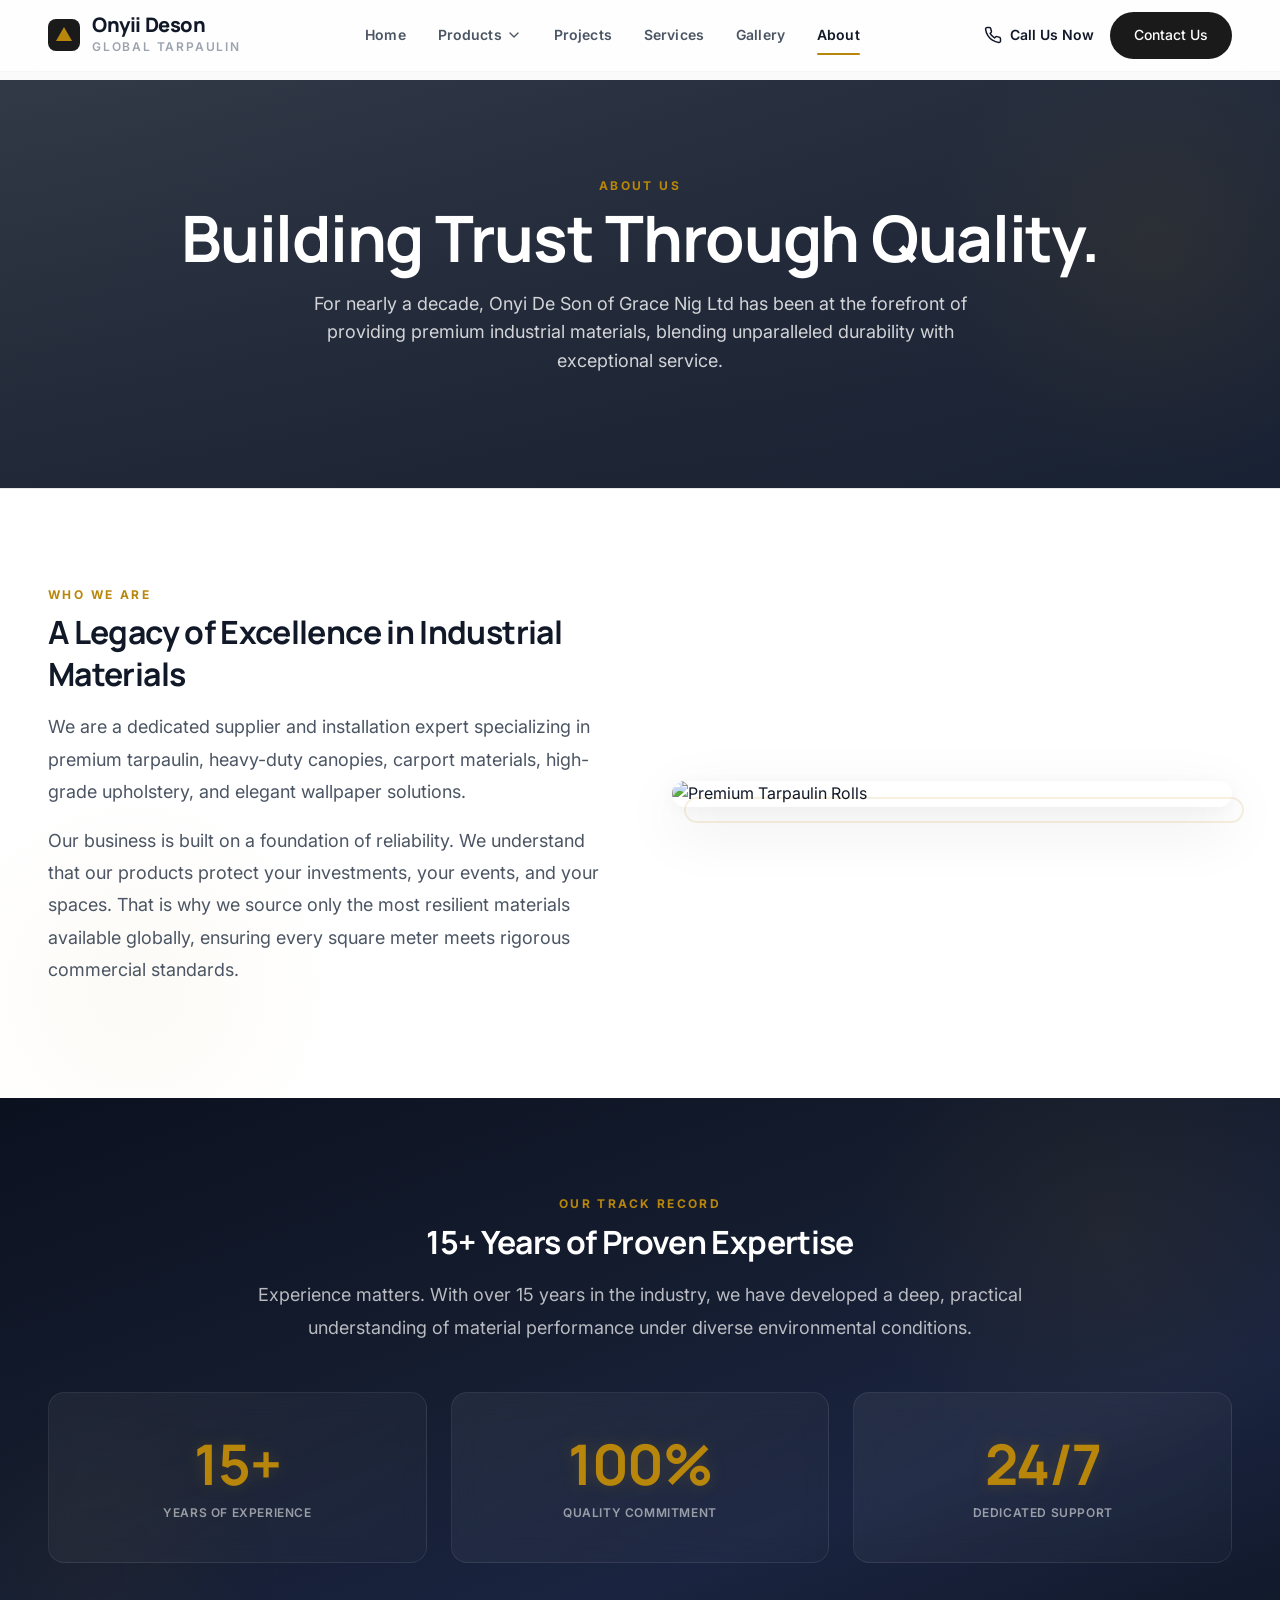
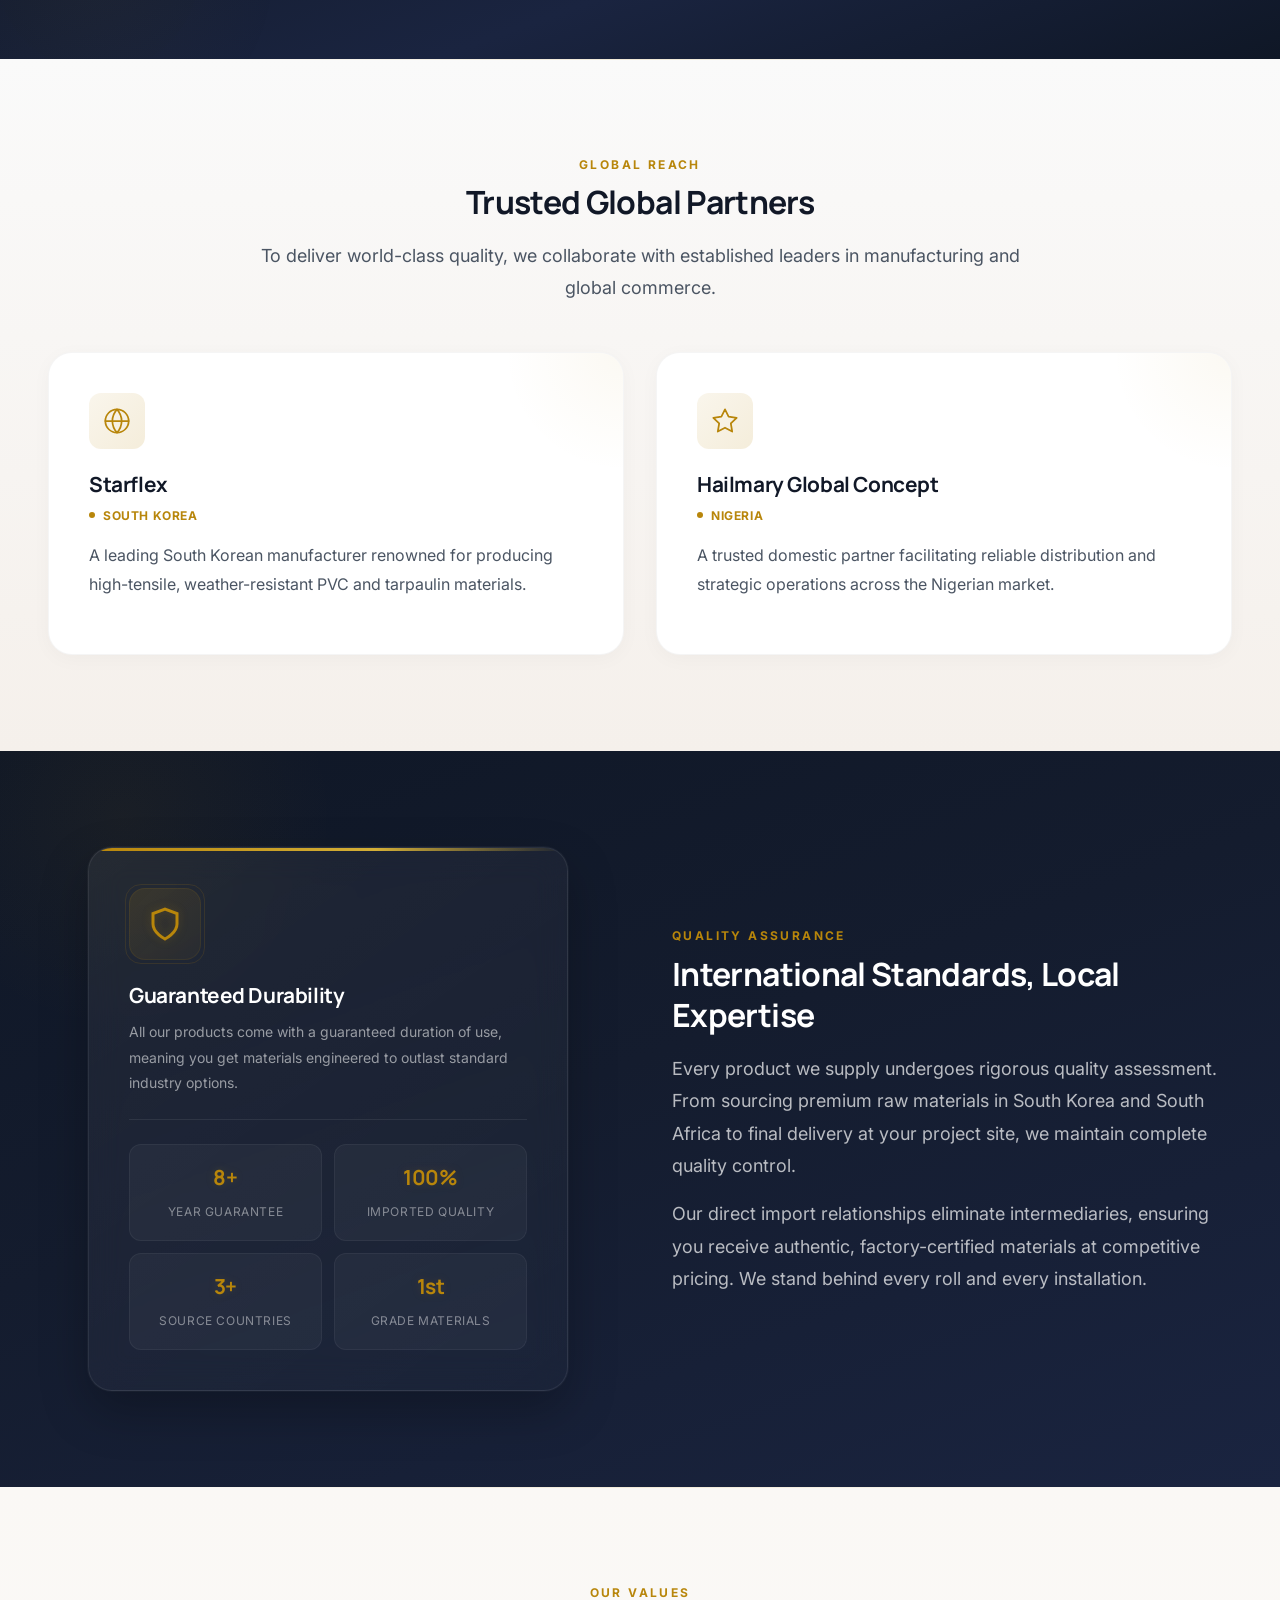
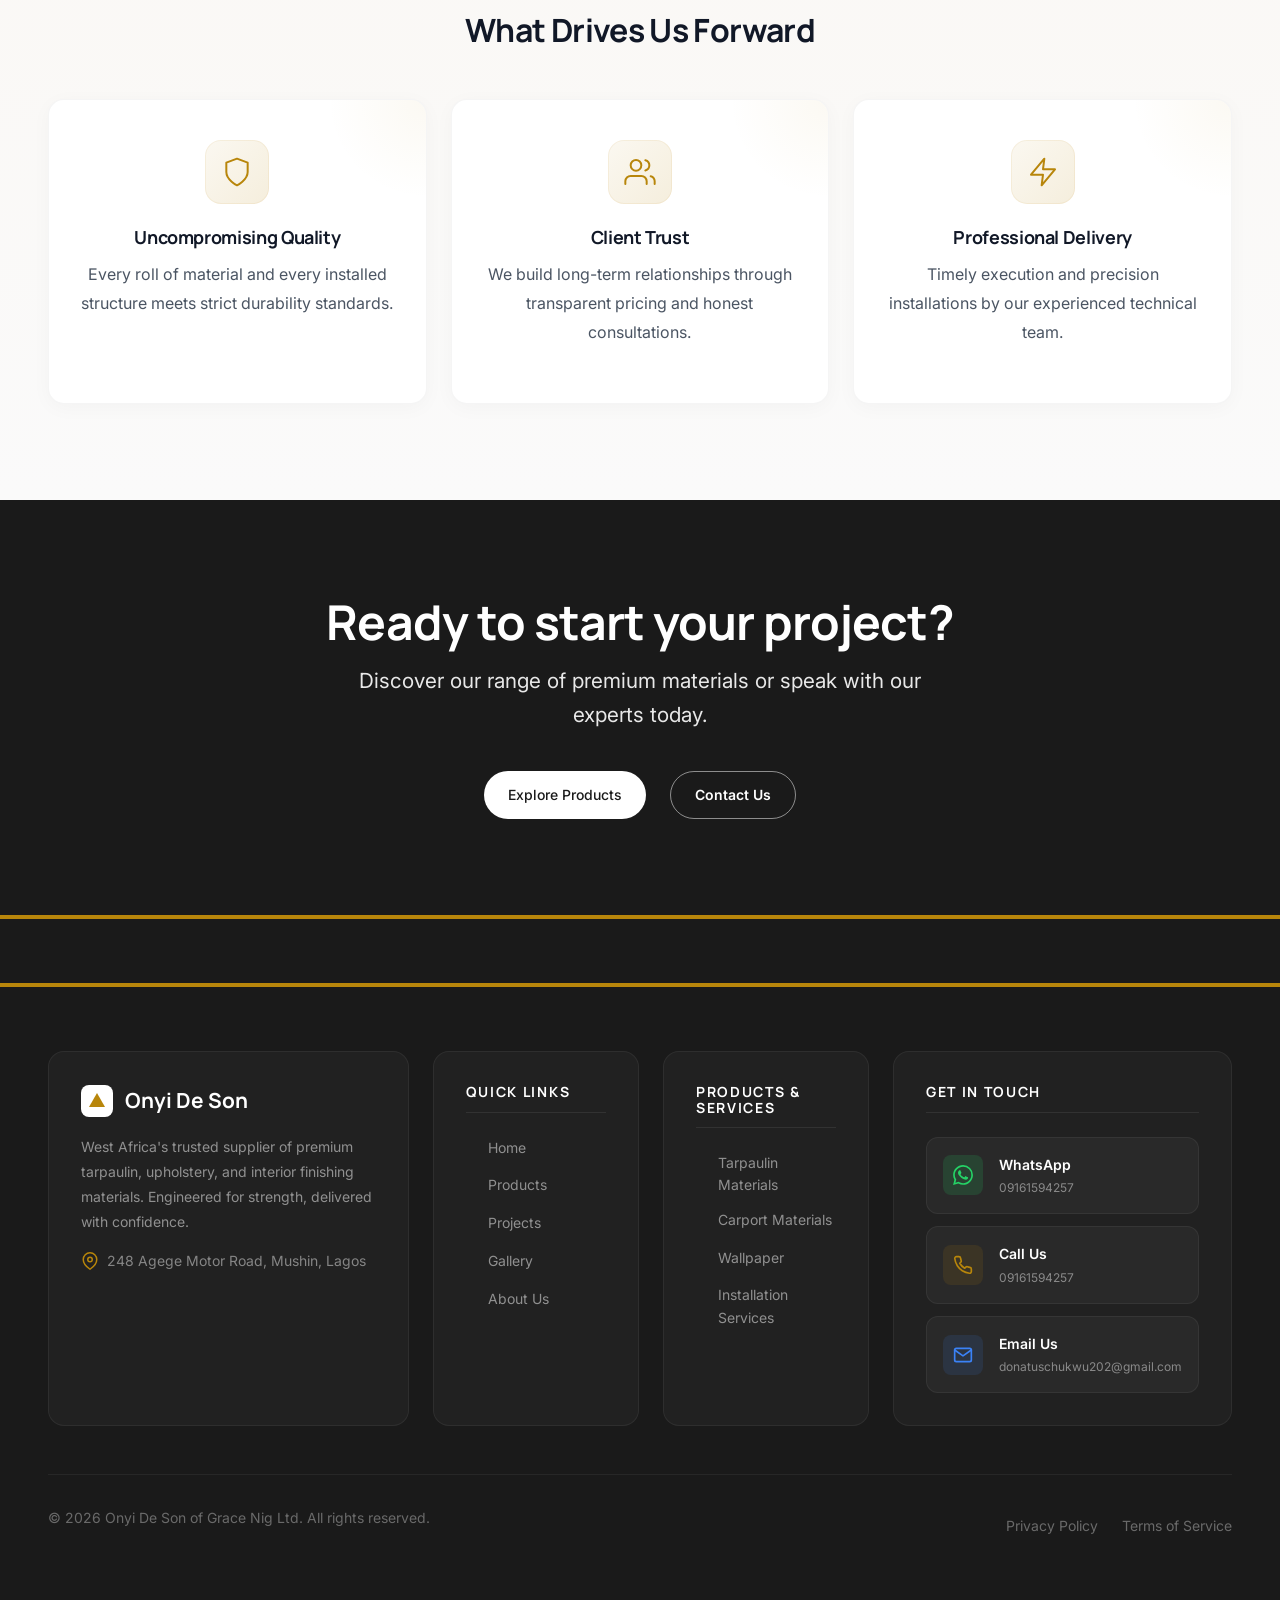
==== commit 5f1ed0bb: "update final copy" ====
--- a/about.html
+++ b/about.html
@@ -31,8 +31,8 @@
     <section class="page-hero section-padding">
       <div class="container text-center reveal-on-scroll">
         <span class="eyebrow">About Us</span>
-        <h1 class="page-hero__title" style="font-size: 28px;">Building Trust Through Quality.</h1>
-        <p class="page-hero__desc mx-auto" style="font-size: 16px;">
+        <h1 class="page-hero__title">Building Trust Through Quality.</h1>
+        <p class="page-hero__desc mx-auto">
           For nearly a decade, Onyi De Son of Grace Nig Ltd has been at the forefront of providing premium industrial materials, blending unparalleled durability with exceptional service.
         </p>
       </div>
@@ -60,7 +60,7 @@
     </section>
 
     <!-- Our Experience -->
-    <section class="about-experience section-padding bg-surface">
+    <section class="about-experience section-padding">
       <div class="container text-center reveal-on-scroll">
         <span class="eyebrow">Our Track Record</span>
         <h2 class="section-title">15+ Years of Proven Expertise</h2>
@@ -219,7 +219,7 @@
         <p class="cta-band__desc">Discover our range of premium materials or speak with our experts today.</p>
         <div class="cta-band__actions">
           <a href="products.html" class="btn-primary focus-ring">Explore Products</a>
-          <a href="https://wa.me/2349161594257?text=Hello%2C%20I%27m%20interested%20in%20your%20products%20and%20services.%20Please%20share%20more%20details." class="btn-outline focus-ring" target="_blank" rel="noopener noreferrer">Contact Us</a>
+          <a href="contact.html" class="btn-outline focus-ring">Contact Us</a>
         </div>
       </div>
     </section>
--- a/css/global.css
+++ b/css/global.css
@@ -121,6 +121,7 @@
   --color-surface-hover: #F8F9FA;
   --color-background: #FAFAFA;
   --color-card-background: #FFFFFF;
+  --main-background:linear-gradient(135deg, rgba(15, 23, 39, 0.85) 0%, rgba(18, 27, 46, 0.95) 100%), linear-gradient(to bottom, transparent 0%, rgba(0, 0, 0, 0.4) 100%);
 
   /* Borders & Dividers */
   --color-border: #E5E7EB;
@@ -129,7 +130,9 @@
   /* Typography Colors */
   --color-text-primary: #111827;
   --color-text-secondary: #4B5563;
-  --color-text-muted: #9CA3AF;
+  --color-text-muted: #9CA3AF
+  ;
+  --color-text-thirdly:#c7ccd6;
   /* Aliases used across page-level stylesheets */
   --color-text: var(--color-text-primary);
   --color-text-light: var(--color-text-secondary);
@@ -146,8 +149,8 @@
   /* Hero system shared across marketing pages */
   --hero-overlay-mobile: linear-gradient(135deg, rgba(17, 24, 39, 0.85) 0%, rgba(17, 24, 39, 0.95) 100%), linear-gradient(to bottom, transparent 0%, rgba(0, 0, 0, 0.4) 100%);
   --hero-overlay-desktop: radial-gradient(circle at 70% 30%, rgba(184, 134, 11, 0.15) 0%, transparent 60%), radial-gradient(circle at 30% 50%, rgba(17, 24, 39, 0.4) 0%, rgba(17, 24, 39, 0.85) 80%), linear-gradient(to right, rgba(17, 24, 39, 0.98) 0%, rgba(17, 24, 39, 0.7) 50%, rgba(17, 24, 39, 0.3) 100%);
-  --hero-padding-block-start-mobile: var(--space-8);
-  --hero-padding-block-end-mobile: var(--space-8);
+  --hero-padding-block-start-mobile: var(--space-5);
+  --hero-padding-block-end-mobile: var(--space-5);
   --hero-padding-block-start-tablet: var(--space-16);
   --hero-padding-block-end-tablet: var(--space-12);
   --hero-padding-block-start-desktop: var(--space-24);
@@ -223,6 +226,8 @@
   /* 40px */
   --space-12: 3rem;
   /* 48px */
+  --space-14: 3.5rem;
+  /* 56px */
   --space-16: 4rem;
   /* 64px */
   --space-24: 6rem;
@@ -275,7 +280,7 @@
   --container-max-width: 1440px;
   --container-narrow: 800px;
   --container-wide: 1600px;
-  --container-padding: clamp(var(--space-4), 5vw, var(--space-16));
+  --container-padding: clamp(var(--space-1), 4vw, var(--space-12));
 
   --header-height: 72px;
   --header-height-scrolled: 60px;
@@ -836,7 +841,7 @@
    Page Hero — Light gradient hero for inner pages
    ---------------------------------------------------------- */
 .page-hero {
-  background: linear-gradient(180deg, var(--color-surface) 0%, var(--color-background) 100%);
+   background: var(--hero-overlay-mobile);
   border-bottom: 1px solid var(--color-border);
 }
 
@@ -844,21 +849,52 @@
   font-family: var(--font-heading);
   font-size: clamp(2rem, 5vw + 0.5rem, 4rem);
   font-weight: var(--font-weight-bold);
-  line-height: var(--line-height-tight);
-  color: var(--color-text-primary);
+  line-height: var(-line-height-tight);
+  color: var(--color-surface);
   margin-bottom: var(--space-4);
   letter-spacing: var(--tracking-tight);
 }
 
 .page-hero__desc {
   font-size: var(--text-lg);
-  color: var(--color-text-secondary);
+  color: var(--color-surface);
   line-height: var(--line-height-base);
   max-width: 42rem;
 }
 
 .page-hero__desc.mx-auto {
   margin-inline: auto;
+}
+
+/* Modifier: Dark Theme for Page Hero (Mirrors product page hero overlay) */
+.page-hero--dark {
+  position: relative;
+  overflow: hidden;
+  background: var(--color-primary);
+  border-bottom: none;
+  isolation: isolate;
+}
+
+.page-hero--dark::before {
+  content: '';
+  position: absolute;
+  inset: 0;
+  z-index: -1;
+  background: var(--hero-overlay-mobile);
+}
+
+@media (min-width: 768px) {
+  .page-hero--dark::before {
+    background: var(--hero-overlay-desktop);
+  }
+}
+
+.page-hero--dark .page-hero__title {
+  color: var(--color-surface);
+}
+
+.page-hero--dark .page-hero__desc {
+  color: rgba(255, 255, 255, 0.9);
 }
 
 /* ----------------------------------------------------------
--- a/css/navbar.css
+++ b/css/navbar.css
@@ -60,8 +60,68 @@
   transition: color var(--transition-base), transform var(--transition-fast);
 }
 
+.nav__brand-text {
+  display: flex;
+  flex-direction: column;
+  justify-content: center;
+  white-space: normal;
+  max-width: 140px;
+}
+
+.nav__brand-primary {
+  font-family: var(--font-heading);
+  font-size: 1rem;
+  font-weight: 800;
+  letter-spacing: -0.02em;
+  color: var(--color-text-primary);
+  line-height: 1.1;
+  transition: color var(--transition-base);
+}
+
+.nav__brand-secondary {
+  font-family: var(--font-body);
+  font-size: 0.65rem;
+  font-weight: 600;
+  text-transform: uppercase;
+  letter-spacing: 0.15em;
+  color: var(--color-text-muted);
+  margin-top: 1px;
+  transition: color var(--transition-base);
+}
+
+@media (min-width: 375px) {
+  .nav__brand-text {
+    max-width: 160px;
+  }
+  .nav__brand-primary {
+    font-size: 1.125rem;
+  }
+  .nav__brand-secondary {
+    font-size: 0.7rem;
+  }
+}
+
+@media (min-width: 1024px) {
+  .nav__brand-text {
+    max-width: 200px;
+  }
+  .nav__brand-primary {
+    font-size: 1.25rem;
+  }
+  .nav__brand-secondary {
+    font-size: 0.75rem;
+  }
+}
+
+.nav__brand:hover .nav__brand-primary {
+  color: var(--color-accent);
+}
+
+.nav__brand:hover .nav__brand-secondary {
+  color: var(--color-text-secondary);
+}
+
 .nav__brand:hover {
-  color: var(--color-accent);
   transform: translateY(-1px);
 }
 
--- a/css/pages/about.css
+++ b/css/pages/about.css
@@ -1,29 +1,110 @@
 /* ==========================================================================
-   About Page Styles
+   About Page Styles — Premium Redesign
    Dependencies: css/global.css (page-hero, eyebrow, section-title, section-text,
                  cta-band, reveal-on-scroll, mb-3, grid-2, grid-3)
-   Purpose: About-specific layouts, stat cards, partner cards, quality box, values.
+   Purpose: Premium corporate about page with editorial polish, frosted glass
+            panels, dark/light alternating sections, and refined micro-interactions.
    All tokens inherited from global.css — zero hardcoded values.
    ========================================================================== */
 
 
 /* ==========================================================================
-   About Grid (Two-Column Content + Visual)
+   Hero — Dark premium hero with --main-background
+   Backward-compatible with home/products/projects hero overlays
    ========================================================================== */
-
+.page-hero {
+  background: var(--main-background);
+  position: relative;
+  overflow: hidden;
+  isolation: isolate;
+}
+
+/* Ambient warm glow — top right */
+.page-hero::after {
+  content: '';
+  position: absolute;
+  top: -20%;
+  right: -10%;
+  width: 500px;
+  height: 500px;
+  border-radius: var(--radius-circle);
+  background: radial-gradient(circle, rgba(184, 134, 11, 0.08) 0%, transparent 65%);
+  pointer-events: none;
+  z-index: -1;
+}
+
+/* Override global hero text for dark background — ensure visibility */
+.page-hero .eyebrow {
+  color: var(--color-accent);
+}
+
+.page-hero__title {
+  color: var(--color-surface);
+}
+
+.page-hero__desc {
+  color: rgba(255, 255, 255, 0.8);
+}
+
+
+/* ==========================================================================
+   Who We Are — Light editorial section with image
+   ========================================================================== */
+.about-who-we-are {
+  background: var(--color-surface);
+  position: relative;
+}
+
+/* Subtle warm accent glow */
+.about-who-we-are::before {
+  content: '';
+  position: absolute;
+  bottom: -15%;
+  left: -5%;
+  width: 400px;
+  height: 400px;
+  border-radius: var(--radius-circle);
+  background: radial-gradient(circle, rgba(184, 134, 11, 0.04) 0%, transparent 70%);
+  pointer-events: none;
+}
+
+/* About Grid (Two-Column Content + Visual) */
 .about-grid {
   display: grid;
-  gap: var(--space-10);
+  gap: var(--space-6);
   grid-template-columns: 1fr;
-}
-
-
+  align-items: center;
+}
+
+@media (min-width: 640px) {
+  .about-grid {
+    gap: var(--space-8);
+  }
+}
 
 @media (min-width: 992px) {
   .about-grid {
     grid-template-columns: 1fr 1fr;
     gap: var(--space-16);
   }
+}
+
+/* Content column */
+.about-content {
+  position: relative;
+  z-index: 1;
+}
+
+.about-content .eyebrow {
+  color: var(--color-accent);
+}
+
+.about-content .section-title {
+  color: var(--color-text-primary);
+}
+
+.about-content .section-text {
+  color: var(--color-text-secondary);
 }
 
 /* About Visual / Image */
@@ -37,49 +118,144 @@
   display: block;
   object-fit: cover;
   border-radius: var(--radius-2xl);
-  box-shadow: var(--shadow-xl);
+  box-shadow: 0 20px 60px rgba(0, 0, 0, 0.1),
+              0 4px 16px rgba(0, 0, 0, 0.04);
+  transition: transform var(--duration-slow) var(--ease-standard),
+              box-shadow var(--duration-slow) var(--ease-standard);
+}
+
+.about-image:hover {
+  transform: translateY(-6px);
+  box-shadow: 0 28px 72px rgba(0, 0, 0, 0.14),
+              0 8px 24px rgba(0, 0, 0, 0.06);
+}
+
+/* Decorative accent frame behind image */
+.about-visual::before {
+  content: '';
+  position: absolute;
+  top: var(--space-4);
+  right: calc(-1 * var(--space-3));
+  bottom: calc(-1 * var(--space-4));
+  left: var(--space-3);
+  border-radius: var(--radius-2xl);
+  border: 2px solid rgba(184, 134, 11, 0.12);
+  z-index: -1;
+  pointer-events: none;
 }
 
 
 /* ==========================================================================
-   Experience Stats
+   Experience Stats — Dark premium section
    ========================================================================== */
-
+.about-experience {
+  background: linear-gradient(160deg, #0c1120 0%, #141c2e 40%, #1a2440 70%, #0f1726 100%);
+  position: relative;
+  overflow: hidden;
+}
+
+/* Ambient glow */
+.about-experience::before {
+  content: '';
+  position: absolute;
+  top: -30%;
+  right: -10%;
+  width: 600px;
+  height: 600px;
+  border-radius: var(--radius-circle);
+  background: radial-gradient(circle, rgba(184, 134, 11, 0.07) 0%, transparent 60%);
+  pointer-events: none;
+}
+
+.about-experience::after {
+  content: '';
+  position: absolute;
+  bottom: -20%;
+  left: -8%;
+  width: 400px;
+  height: 400px;
+  border-radius: var(--radius-circle);
+  background: radial-gradient(circle, rgba(184, 134, 11, 0.04) 0%, transparent 65%);
+  pointer-events: none;
+}
+
+/* Override text colors for dark background */
+.about-experience .eyebrow {
+  color: var(--color-accent);
+}
+
+.about-experience .section-title {
+  color: var(--color-surface);
+}
+
+.about-experience .section-text {
+  color: rgba(255, 255, 255, 0.7);
+}
+
+/* Stats Grid */
 .experience-stats {
-  margin-top: var(--space-10);
+  margin-top: var(--space-12);
+  display: grid;
+  grid-template-columns: 1fr;
+  gap: var(--space-6);
+}
+
+@media (min-width: 640px) {
+  .experience-stats {
+    grid-template-columns: repeat(3, 1fr);
+  }
 }
 
 .stat-card {
-  background-color: var(--color-background);
-  padding: var(--space-8);
+  background: linear-gradient(145deg, rgba(255, 255, 255, 0.06) 0%, rgba(255, 255, 255, 0.02) 100%);
+  border: 1px solid rgba(255, 255, 255, 0.08);
+  backdrop-filter: blur(12px);
+  -webkit-backdrop-filter: blur(12px);
+  padding: var(--space-6) var(--space-4);
   border-radius: var(--radius-xl);
-  border: 1px solid var(--color-border);
-  box-shadow: var(--shadow-sm);
   display: flex;
   flex-direction: column;
   align-items: center;
   justify-content: center;
+  text-align: center;
+  position: relative;
+  z-index: 1;
   transition: transform var(--duration-base) var(--ease-standard),
-              box-shadow var(--duration-base) var(--ease-standard);
-}
-
-.stat-card:hover {
-  transform: translateY(-5px);
-  box-shadow: var(--shadow-lg);
+              box-shadow var(--duration-base) var(--ease-standard),
+              border-color var(--duration-base) var(--ease-standard),
+              background var(--duration-base) var(--ease-standard);
+}
+
+@media (min-width: 640px) {
+  .stat-card {
+    padding: var(--space-10) var(--space-6);
+  }
+}
+
+@media (hover: hover) {
+  .stat-card:hover {
+    transform: translateY(-5px);
+    border-color: rgba(184, 134, 11, 0.25);
+    background: linear-gradient(145deg, rgba(255, 255, 255, 0.09) 0%, rgba(255, 255, 255, 0.04) 100%);
+    box-shadow: 0 12px 32px rgba(0, 0, 0, 0.25),
+                0 0 0 1px rgba(184, 134, 11, 0.1);
+  }
 }
 
 .stat-number {
   font-family: var(--font-heading);
-  font-size: clamp(2.5rem, 4vw, 3.5rem);
+  font-size: clamp(2.5rem, 5vw, 3.5rem);
   font-weight: var(--font-weight-bold);
   color: var(--color-accent);
   line-height: var(--line-height-tight);
   margin-bottom: var(--space-2);
+  letter-spacing: var(--tracking-tight);
+  filter: drop-shadow(0 0 8px rgba(184, 134, 11, 0.2));
 }
 
 .stat-label {
   font-weight: var(--font-weight-semibold);
-  color: var(--color-text-secondary);
+  color: rgba(255, 255, 255, 0.55);
   text-transform: uppercase;
   letter-spacing: var(--tracking-wide);
   font-size: var(--text-xs);
@@ -87,31 +263,129 @@
 
 
 /* ==========================================================================
-   Partner Cards
+   Partners / Collaborations — Light warm section
    ========================================================================== */
-
+.about-partners {
+  background: linear-gradient(180deg, var(--color-background) 0%, #f5f0eb 100%);
+  position: relative;
+}
+
+/* Soft top accent divider */
+.about-partners::before {
+  content: '';
+  position: absolute;
+  top: 0;
+  left: 0;
+  right: 0;
+  height: 1px;
+  background: linear-gradient(90deg, transparent 10%, rgba(184, 134, 11, 0.15) 50%, transparent 90%);
+}
+
+.about-partners .eyebrow {
+  color: var(--color-accent);
+}
+
+.about-partners .section-title {
+  color: var(--color-text-primary);
+}
+
+.about-partners .section-text {
+  color: var(--color-text-secondary);
+}
+
+/* Partner Grid — override global grid-2 for tighter control */
+.partner-grid {
+  display: grid;
+  grid-template-columns: 1fr;
+  gap: var(--space-6);
+}
+
+@media (min-width: 768px) {
+  .partner-grid {
+    grid-template-columns: repeat(2, 1fr);
+    gap: var(--space-8);
+  }
+}
+
+/* Partner Card — Elevated editorial card */
 .partner-card {
-  background-color: var(--color-surface);
-  border: 1px solid var(--color-border);
+  background: var(--color-surface);
+  border: 1px solid rgba(0, 0, 0, 0.04);
   border-radius: var(--radius-2xl);
-  padding: var(--space-10);
-  box-shadow: var(--shadow-sm);
-  transition: transform var(--duration-base) var(--ease-standard),
-              box-shadow var(--duration-base) var(--ease-standard),
+  padding: var(--space-6) var(--space-5);
+  box-shadow: 0 4px 20px rgba(0, 0, 0, 0.03);
+  position: relative;
+  overflow: hidden;
+  transition: transform var(--duration-base) var(--ease-spring),
+              box-shadow var(--duration-base) var(--ease-spring),
               border-color var(--duration-base) var(--ease-standard);
 }
 
-.partner-card:hover {
-  transform: translateY(-5px);
-  box-shadow: var(--shadow-lg);
-  border-color: rgba(184, 134, 11, 0.2);
+@media (min-width: 640px) {
+  .partner-card {
+    padding: var(--space-10);
+  }
+}
+
+/* Top accent bar */
+.partner-card::before {
+  content: '';
+  position: absolute;
+  top: 0;
+  left: 0;
+  right: 0;
+  height: 3px;
+  background: linear-gradient(90deg, var(--color-accent) 0%, #d4af37 60%, transparent 100%);
+  opacity: 0;
+  transition: opacity var(--duration-base) var(--ease-standard);
+}
+
+/* Decorative corner glow */
+.partner-card::after {
+  content: '';
+  position: absolute;
+  top: 0;
+  right: 0;
+  width: 120px;
+  height: 120px;
+  background: radial-gradient(circle at top right, rgba(184, 134, 11, 0.05), transparent 70%);
+  pointer-events: none;
+}
+
+@media (hover: hover) {
+  .partner-card:hover {
+    transform: translateY(-6px);
+    box-shadow: 0 16px 48px rgba(0, 0, 0, 0.08);
+    border-color: rgba(184, 134, 11, 0.15);
+  }
+
+  .partner-card:hover::before {
+    opacity: 1;
+  }
 }
 
 .partner-card__icon {
-  width: 48px;
-  height: 48px;
-  color: var(--color-accent);
-  margin-bottom: var(--space-5);
+  width: 56px;
+  height: 56px;
+  display: flex;
+  align-items: center;
+  justify-content: center;
+  background: linear-gradient(135deg, rgba(184, 134, 11, 0.08) 0%, rgba(184, 134, 11, 0.15) 100%);
+  border-radius: var(--radius-lg);
+  color: var(--color-accent);
+  margin-bottom: var(--space-6);
+  transition: transform var(--duration-base) var(--ease-spring),
+              background var(--duration-base) var(--ease-standard);
+}
+
+.partner-card__icon svg {
+  width: 28px;
+  height: 28px;
+}
+
+.partner-card:hover .partner-card__icon {
+  transform: scale(1.08);
+  background: linear-gradient(135deg, rgba(184, 134, 11, 0.12) 0%, rgba(184, 134, 11, 0.22) 100%);
 }
 
 .partner-card__name {
@@ -120,9 +394,13 @@
   font-weight: var(--font-weight-bold);
   color: var(--color-text-primary);
   margin-bottom: var(--space-1);
+  letter-spacing: var(--tracking-tight);
 }
 
 .partner-card__origin {
+  display: inline-flex;
+  align-items: center;
+  gap: var(--space-2);
   font-size: var(--text-xs);
   color: var(--color-accent);
   font-weight: var(--font-weight-bold);
@@ -131,30 +409,98 @@
   margin-bottom: var(--space-4);
 }
 
+/* Country indicator dot */
+.partner-card__origin::before {
+  content: '';
+  width: 6px;
+  height: 6px;
+  border-radius: var(--radius-circle);
+  background-color: var(--color-accent);
+  flex-shrink: 0;
+}
+
 .partner-card__desc {
   color: var(--color-text-secondary);
-  line-height: var(--line-height-base);
-  font-size: var(--text-base);
+  line-height: var(--line-height-loose);
+  font-size: var(--text-sm);
+}
+
+@media (min-width: 768px) {
+  .partner-card__desc {
+    font-size: var(--text-base);
+  }
 }
 
 
 /* ==========================================================================
-   Quality & Reliability Box
+   Quality & Reliability — Dark premium section
    ========================================================================== */
-
+.about-quality {
+  background: linear-gradient(160deg, #0f1726 0%, #141c2e 45%, #1a2440 100%);
+  position: relative;
+  overflow: hidden;
+}
+
+/* Override bg-surface class that's on the HTML */
+.about-quality.bg-surface {
+  background-color: transparent;
+}
+
+/* Ambient glow */
+.about-quality::before {
+  content: '';
+  position: absolute;
+  top: -25%;
+  left: -10%;
+  width: 500px;
+  height: 500px;
+  border-radius: var(--radius-circle);
+  background: radial-gradient(circle, rgba(184, 134, 11, 0.06) 0%, transparent 60%);
+  pointer-events: none;
+}
+
+/* Override text colors for dark section */
+.about-quality .eyebrow {
+  color: var(--color-accent);
+}
+
+.about-quality .section-title {
+  color: var(--color-surface);
+}
+
+.about-quality .section-text {
+  color: rgba(255, 255, 255, 0.7);
+}
+
+/* Quality Grid — reverse the content + visual layout */
+.about-quality .about-grid {
+  align-items: center;
+}
+
+/* Quality Box — Frosted glass card on dark background */
 .quality-box {
   width: 100%;
-  max-width: 460px;
-  background: var(--color-surface);
-  padding: var(--space-10);
+  max-width: 480px;
+  background: linear-gradient(145deg, rgba(255, 255, 255, 0.06) 0%, rgba(255, 255, 255, 0.02) 100%);
+  padding: var(--space-6) var(--space-5);
   border-radius: var(--radius-2xl);
   text-align: left;
-  box-shadow: var(--shadow-lg);
-  border: 1px solid var(--color-border);
+  box-shadow: 0 20px 48px rgba(0, 0, 0, 0.25),
+              0 0 0 1px rgba(255, 255, 255, 0.04);
+  border: 1px solid rgba(255, 255, 255, 0.08);
   position: relative;
   overflow: hidden;
+  backdrop-filter: blur(16px);
+  -webkit-backdrop-filter: blur(16px);
   transition: transform var(--duration-base) var(--ease-standard),
-              box-shadow var(--duration-base) var(--ease-standard);
+              box-shadow var(--duration-base) var(--ease-standard),
+              border-color var(--duration-base) var(--ease-standard);
+}
+
+@media (min-width: 640px) {
+  .quality-box {
+    padding: var(--space-10);
+  }
 }
 
 /* Accent gradient top bar */
@@ -164,26 +510,31 @@
   top: 0;
   left: 0;
   right: 0;
-  height: 4px;
+  height: 3px;
   background: linear-gradient(90deg, var(--color-accent) 0%, #d4af37 60%, transparent 100%);
   border-radius: var(--radius-2xl) var(--radius-2xl) 0 0;
 }
 
-.quality-box:hover {
-  transform: translateY(-4px);
-  box-shadow: var(--shadow-xl);
+@media (hover: hover) {
+  .quality-box:hover {
+    transform: translateY(-4px);
+    box-shadow: 0 28px 56px rgba(0, 0, 0, 0.3),
+                0 0 0 1px rgba(184, 134, 11, 0.1);
+    border-color: rgba(184, 134, 11, 0.2);
+  }
 }
 
 .quality-box__icon {
   width: 72px;
   height: 72px;
-  background: linear-gradient(135deg, rgba(184, 134, 11, 0.08) 0%, rgba(184, 134, 11, 0.15) 100%);
+  background: linear-gradient(135deg, rgba(184, 134, 11, 0.14) 0%, rgba(184, 134, 11, 0.06) 100%);
   border-radius: var(--radius-xl);
   display: flex;
   align-items: center;
   justify-content: center;
   margin-bottom: var(--space-6);
   position: relative;
+  box-shadow: inset 0 0 0 1px rgba(184, 134, 11, 0.1);
 }
 
 .quality-box__icon::after {
@@ -191,13 +542,14 @@
   position: absolute;
   inset: -4px;
   border-radius: inherit;
-  border: 2px solid rgba(184, 134, 11, 0.1);
+  border: 1.5px solid rgba(184, 134, 11, 0.15);
   animation: pulse-ring 3s var(--ease-out) infinite;
 }
 
 .quality-box__icon svg {
   width: 36px;
   height: 36px;
+  filter: drop-shadow(0 0 4px rgba(184, 134, 11, 0.25));
 }
 
 .quality-box__title {
@@ -205,36 +557,40 @@
   font-size: var(--text-xl);
   font-weight: var(--font-weight-bold);
   margin-bottom: var(--space-3);
-  color: var(--color-text-primary);
+  color: var(--color-surface);
   letter-spacing: var(--tracking-tight);
 }
 
 .quality-box__desc {
-  color: var(--color-text-secondary);
+  color: rgba(255, 255, 255, 0.55);
   line-height: var(--line-height-loose);
   font-size: var(--text-sm);
   margin-bottom: var(--space-6);
 }
 
+/* Quality Metrics Grid */
 .quality-metrics {
   display: grid;
   grid-template-columns: 1fr 1fr;
   gap: var(--space-3);
   margin-top: var(--space-6);
   padding-top: var(--space-6);
-  border-top: 1px solid var(--color-divider);
+  border-top: 1px solid rgba(255, 255, 255, 0.08);
 }
 
 .quality-metric {
   text-align: center;
   padding: var(--space-4) var(--space-2);
   border-radius: var(--radius-lg);
-  background: var(--color-background);
-  transition: transform var(--duration-fast) var(--ease-standard);
+  background: rgba(255, 255, 255, 0.04);
+  border: 1px solid rgba(255, 255, 255, 0.05);
+  transition: transform var(--duration-fast) var(--ease-standard),
+              background var(--duration-fast) var(--ease-standard);
 }
 
 .quality-metric:hover {
   transform: translateY(-2px);
+  background: rgba(255, 255, 255, 0.07);
 }
 
 .quality-metric__value {
@@ -245,11 +601,12 @@
   color: var(--color-accent);
   letter-spacing: var(--tracking-tight);
   margin-bottom: var(--space-1);
+  filter: drop-shadow(0 0 4px rgba(184, 134, 11, 0.15));
 }
 
 .quality-metric__label {
   font-size: var(--text-xs);
-  color: var(--color-text-muted);
+  color: rgba(255, 255, 255, 0.45);
   text-transform: uppercase;
   letter-spacing: var(--tracking-wide);
 }
@@ -261,24 +618,107 @@
 
 
 /* ==========================================================================
-   Values Grid
+   Values — Warm light section with premium card grid
    ========================================================================== */
-
+.about-values {
+  background: linear-gradient(180deg, #faf8f5 0%, var(--color-background) 100%);
+  position: relative;
+}
+
+/* Top divider accent */
+.about-values::before {
+  content: '';
+  position: absolute;
+  top: 0;
+  left: 0;
+  right: 0;
+  height: 1px;
+  background: linear-gradient(90deg, transparent 10%, rgba(184, 134, 11, 0.12) 50%, transparent 90%);
+}
+
+.about-values .eyebrow {
+  color: var(--color-accent);
+}
+
+.about-values .section-title {
+  color: var(--color-text-primary);
+}
+
+/* Values Grid */
+.values-grid {
+  display: grid;
+  grid-template-columns: 1fr;
+  gap: var(--space-6);
+}
+
+@media (min-width: 640px) {
+  .values-grid {
+    grid-template-columns: repeat(2, 1fr);
+  }
+}
+
+@media (min-width: 1024px) {
+  .values-grid {
+    grid-template-columns: repeat(3, 1fr);
+  }
+}
+
+/* Value Card — Premium elevated card */
 .value-item {
-  background-color: var(--color-surface);
-  padding: var(--space-10) var(--space-8);
+  background: var(--color-surface);
+  padding: var(--space-6) var(--space-4);
   border-radius: var(--radius-xl);
   text-align: center;
-  border: 1px solid var(--color-border);
-  transition: transform var(--duration-base) var(--ease-standard),
-              box-shadow var(--duration-base) var(--ease-standard),
+  border: 1px solid rgba(0, 0, 0, 0.04);
+  position: relative;
+  overflow: hidden;
+  box-shadow: 0 4px 20px rgba(0, 0, 0, 0.03);
+  transition: transform var(--duration-base) var(--ease-spring),
+              box-shadow var(--duration-base) var(--ease-spring),
               border-color var(--duration-base) var(--ease-standard);
 }
 
-.value-item:hover {
-  transform: translateY(-4px);
-  box-shadow: var(--shadow-md);
-  border-color: rgba(184, 134, 11, 0.15);
+@media (min-width: 640px) {
+  .value-item {
+    padding: var(--space-10) var(--space-8);
+  }
+}
+
+/* Decorative corner radiance */
+.value-item::before {
+  content: '';
+  position: absolute;
+  top: 0;
+  right: 0;
+  width: 100px;
+  height: 100px;
+  background: radial-gradient(circle at top right, rgba(184, 134, 11, 0.05), transparent 70%);
+  pointer-events: none;
+}
+
+/* Bottom accent border — hidden by default, reveals on hover */
+.value-item::after {
+  content: '';
+  position: absolute;
+  bottom: 0;
+  left: 0;
+  right: 0;
+  height: 3px;
+  background: linear-gradient(90deg, var(--color-accent), #d4af37, transparent);
+  opacity: 0;
+  transition: opacity var(--duration-base) var(--ease-standard);
+}
+
+@media (hover: hover) {
+  .value-item:hover {
+    transform: translateY(-6px);
+    box-shadow: 0 16px 48px rgba(0, 0, 0, 0.08);
+    border-color: rgba(184, 134, 11, 0.12);
+  }
+
+  .value-item:hover::after {
+    opacity: 1;
+  }
 }
 
 .value-item__icon {
@@ -287,9 +727,17 @@
   display: flex;
   align-items: center;
   justify-content: center;
-  margin: 0 auto var(--space-5) auto;
-  background: linear-gradient(135deg, rgba(184, 134, 11, 0.06) 0%, rgba(184, 134, 11, 0.12) 100%);
+  margin: 0 auto var(--space-6) auto;
+  background: linear-gradient(135deg, rgba(184, 134, 11, 0.06) 0%, rgba(184, 134, 11, 0.14) 100%);
   border-radius: var(--radius-xl);
+  box-shadow: inset 0 0 0 1px rgba(184, 134, 11, 0.08);
+  transition: transform var(--duration-base) var(--ease-spring),
+              background var(--duration-base) var(--ease-standard);
+}
+
+.value-item:hover .value-item__icon {
+  transform: scale(1.1);
+  background: linear-gradient(135deg, rgba(184, 134, 11, 0.1) 0%, rgba(184, 134, 11, 0.2) 100%);
 }
 
 .value-item__title {
@@ -298,23 +746,62 @@
   font-weight: var(--font-weight-bold);
   color: var(--color-text-primary);
   margin-bottom: var(--space-3);
+  letter-spacing: var(--tracking-tight);
 }
 
 .value-item__desc {
   color: var(--color-text-secondary);
-  line-height: var(--line-height-base);
+  line-height: var(--line-height-loose);
   font-size: var(--text-sm);
 }
 
-/* About-specific background variation */
-.about-values {
-  background: var(--color-background);
-}
-
-.about-who-we-are {
-  background: var(--color-surface);
-}
-
-.about-partners {
-  background: var(--color-background);
-}
+@media (min-width: 768px) {
+  .value-item__desc {
+    font-size: var(--text-base);
+  }
+}
+
+
+/* ==========================================================================
+   Scroll Reveal Stagger — About-specific timing
+   ========================================================================== */
+.about-who-we-are .reveal-on-scroll,
+.about-experience .reveal-on-scroll,
+.about-partners .reveal-on-scroll,
+.about-quality .reveal-on-scroll,
+.about-values .reveal-on-scroll {
+  opacity: 0;
+  transform: translateY(30px);
+  transition: opacity 0.8s var(--ease-out),
+              transform 0.8s var(--ease-out);
+}
+
+.about-who-we-are .reveal-on-scroll.is-visible,
+.about-experience .reveal-on-scroll.is-visible,
+.about-partners .reveal-on-scroll.is-visible,
+.about-quality .reveal-on-scroll.is-visible,
+.about-values .reveal-on-scroll.is-visible {
+  opacity: 1;
+  transform: translateY(0);
+}
+
+/* Staggered partner cards */
+.partner-card.reveal-on-scroll:nth-child(2) {
+  transition-delay: 0.15s;
+}
+
+/* Staggered stat cards */
+.stat-card.reveal-on-scroll:nth-child(2) {
+  transition-delay: 0.12s;
+}
+.stat-card.reveal-on-scroll:nth-child(3) {
+  transition-delay: 0.24s;
+}
+
+/* Staggered value items */
+.value-item.reveal-on-scroll:nth-child(2) {
+  transition-delay: 0.1s;
+}
+.value-item.reveal-on-scroll:nth-child(3) {
+  transition-delay: 0.2s;
+}
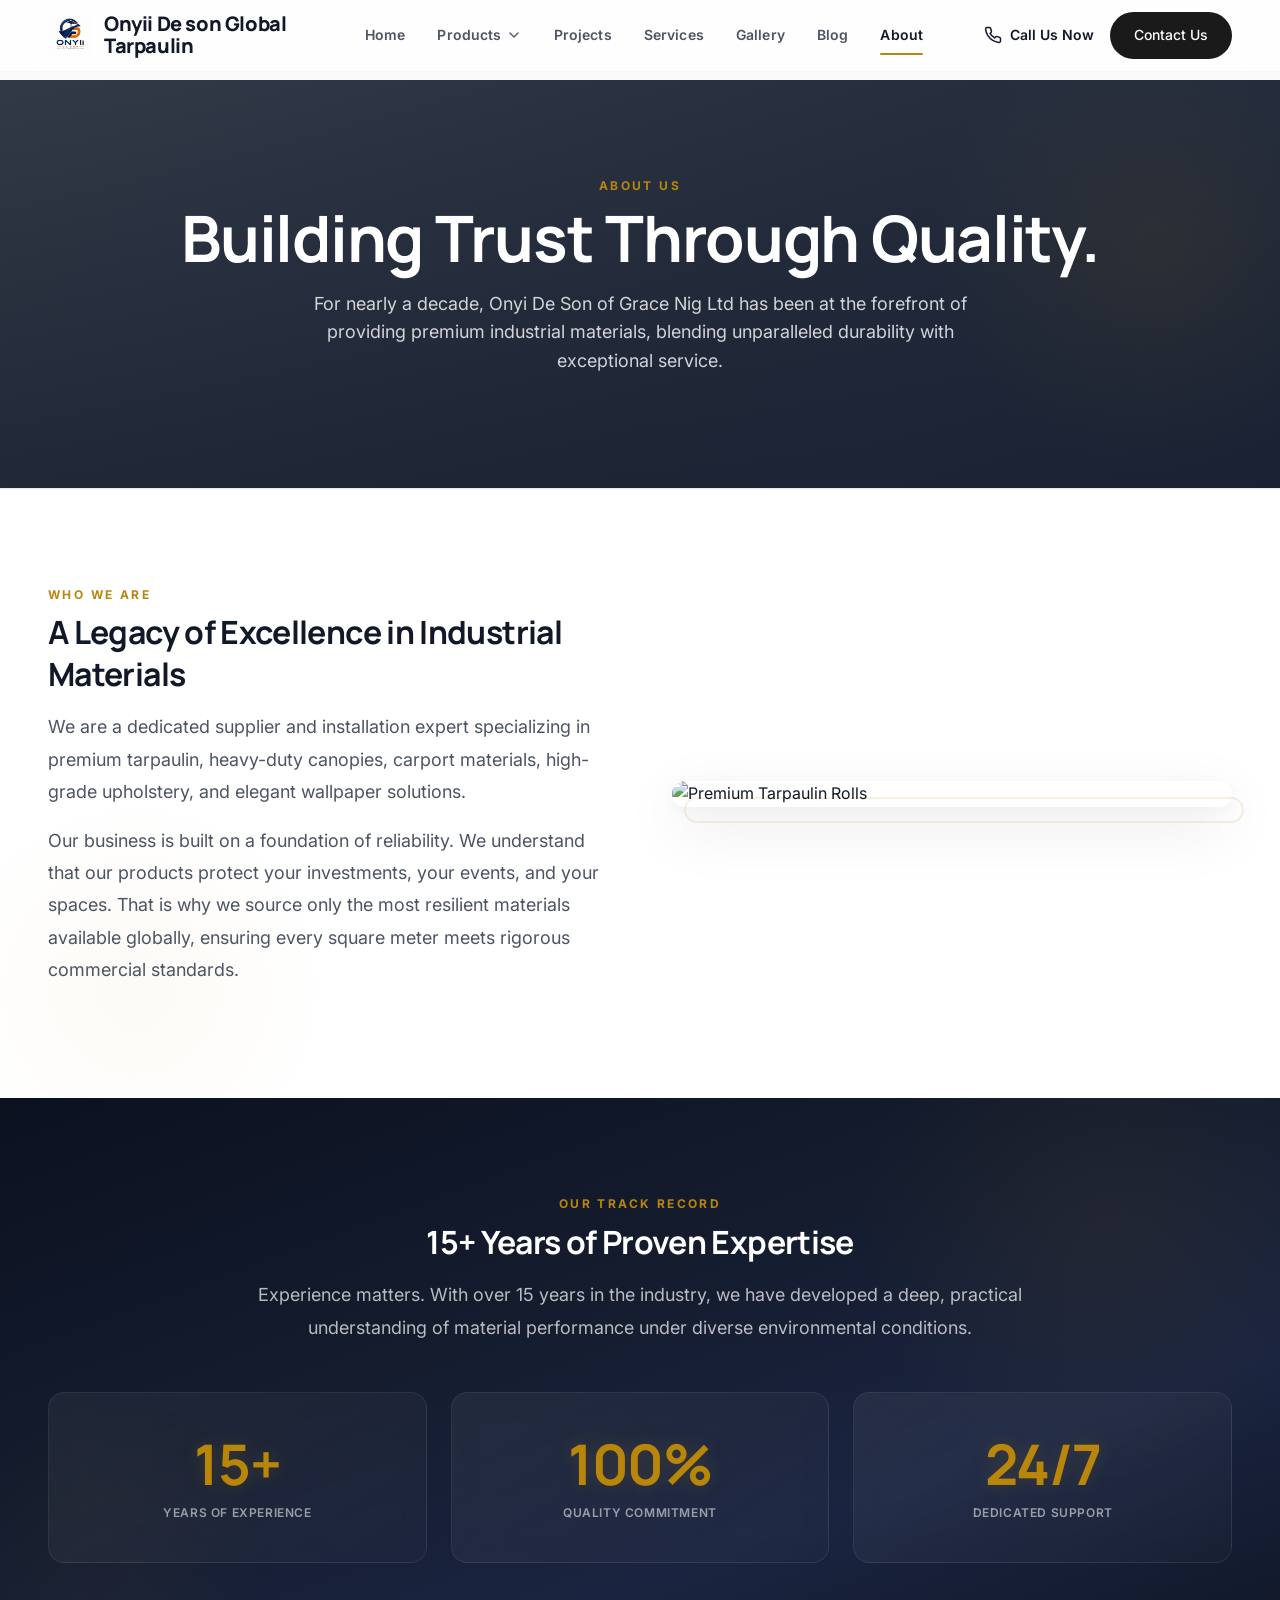
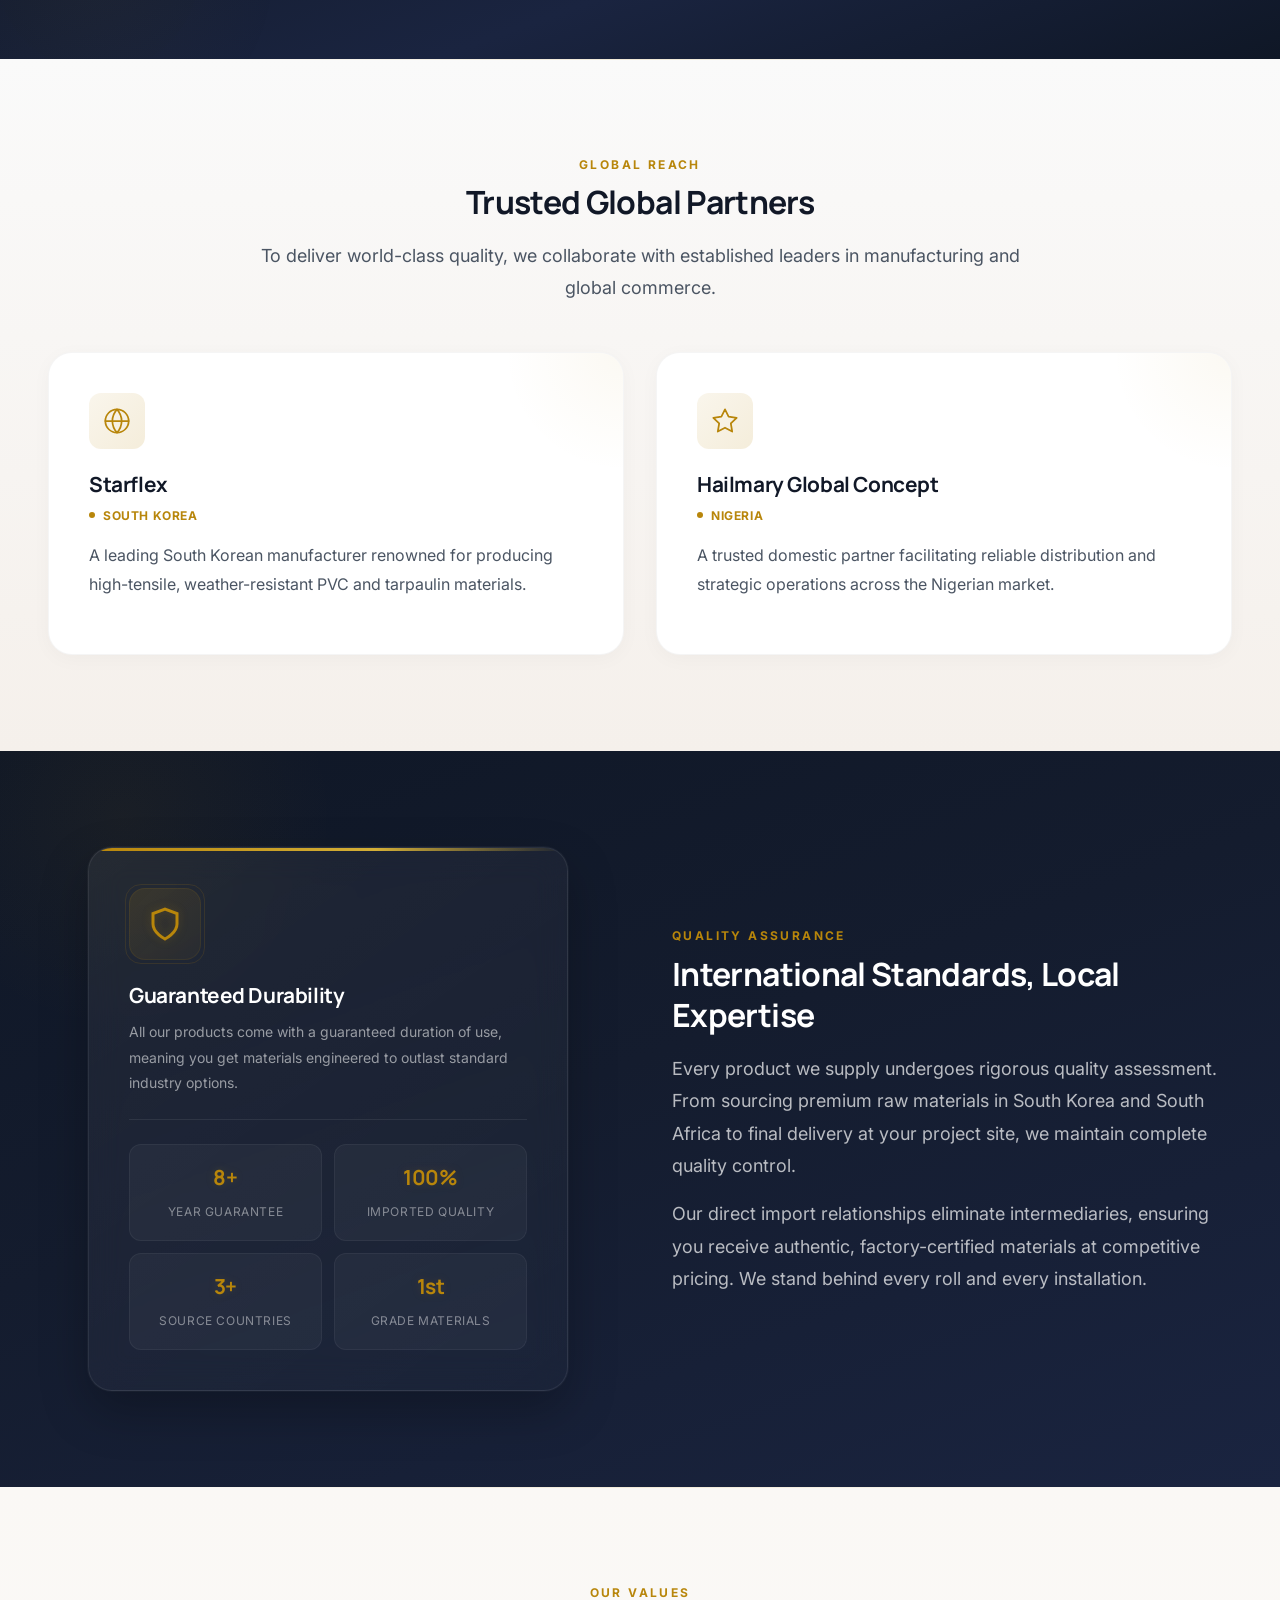
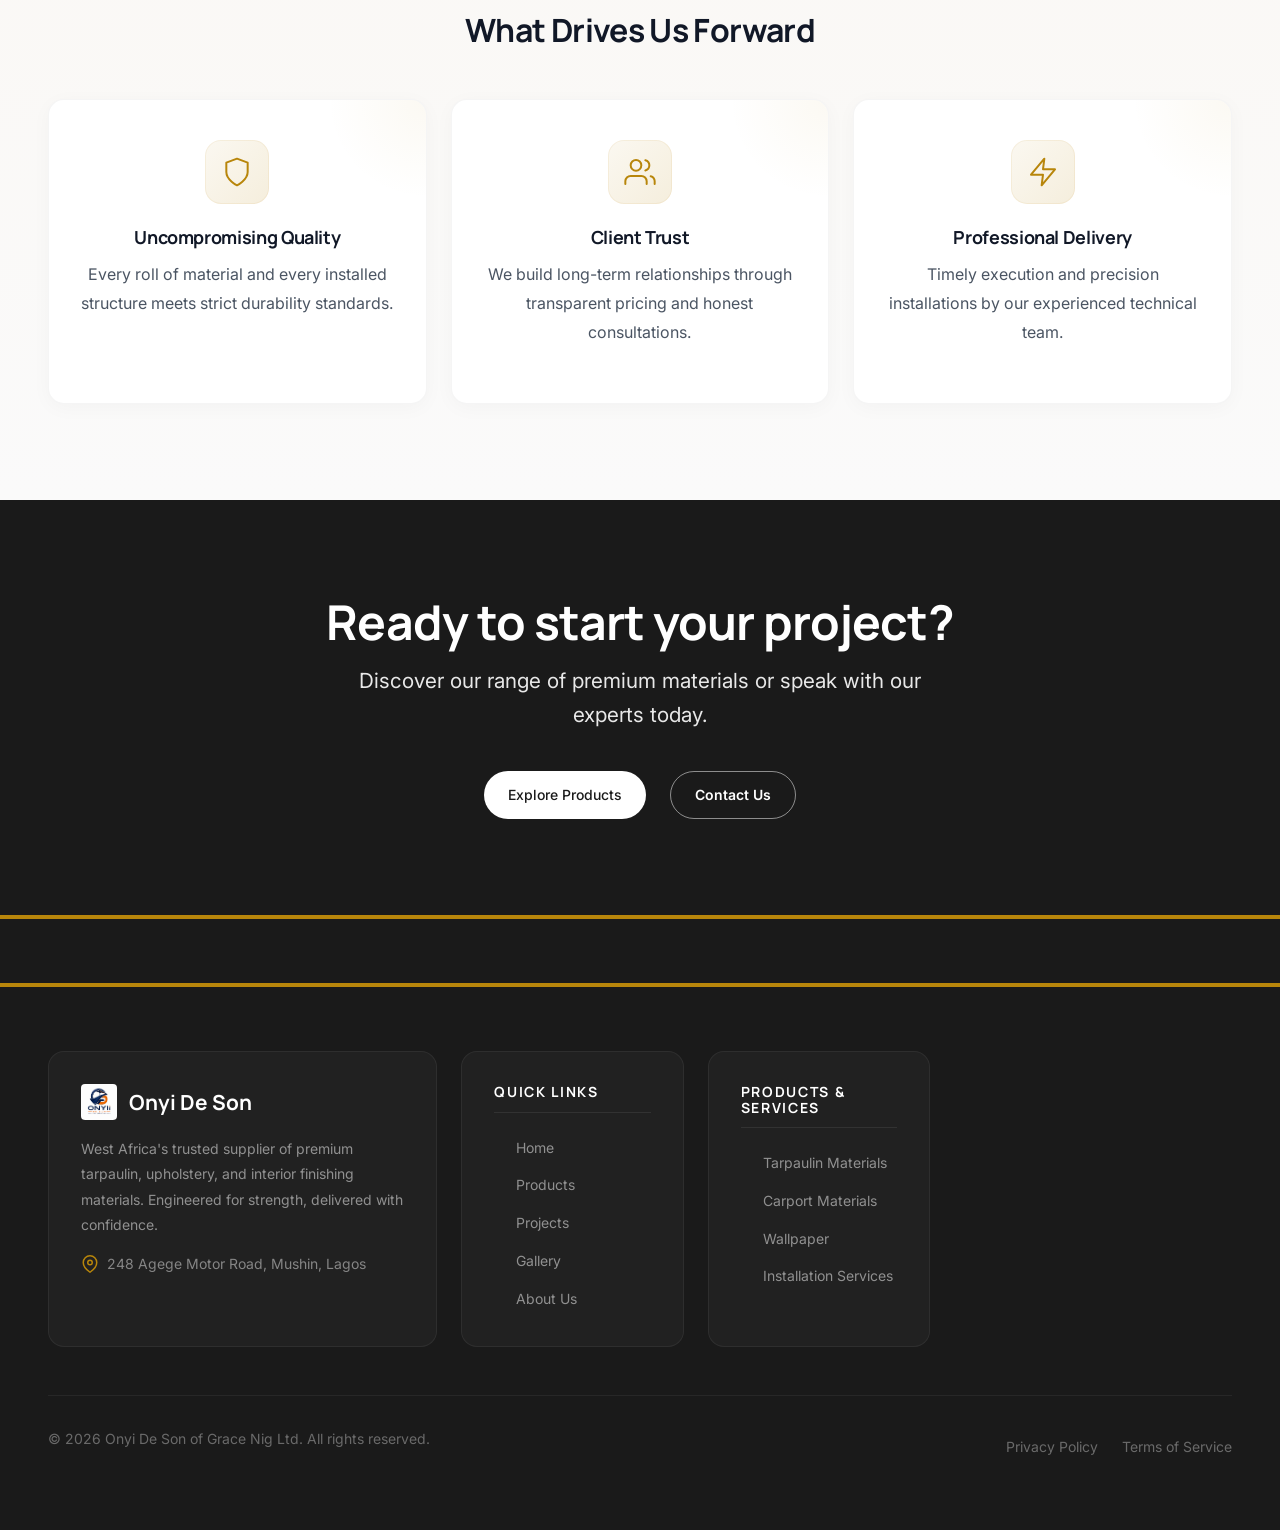
==== commit e87f25aa: "new upgrading" ====
--- a/about.html
+++ b/about.html
@@ -5,6 +5,10 @@
   <meta name="viewport" content="width=device-width, initial-scale=1.0">
   <title>About Us | Onyi De Son of Grace Nig Ltd</title>
   
+  <!-- Favicon -->
+  <link rel="icon" type="image/png" href="./favicon.png">
+  <link rel="apple-touch-icon" href="./favicon.png">
+  <meta name="theme-color" content="#1a2a5e">
   <meta name="description" content="Learn about Onyi De Son of Grace Nig Ltd. With over 9 years of experience, we provide premium tarpaulin, canopies, and industrial materials across West Africa.">
   
   <!-- Preconnect to Google Fonts -->
--- a/css/navbar.css
+++ b/css/navbar.css
@@ -58,6 +58,14 @@
   gap: var(--space-3);
   z-index: var(--z-fixed);
   transition: color var(--transition-base), transform var(--transition-fast);
+}
+
+.nav__brand-logo {
+  width: 44px;
+  height: 44px;
+  object-fit: contain;
+  flex-shrink: 0;
+  border-radius: 6px;
 }
 
 .nav__brand-text {
--- a/css/footer.css
+++ b/css/footer.css
@@ -102,10 +102,12 @@
   opacity: 0.9;
 }
 
-.site-footer__brand-icon {
-  width: 32px;
-  height: 32px;
+.site-footer__brand-logo {
+  width: 36px;
+  height: 36px;
+  object-fit: contain;
   flex-shrink: 0;
+  border-radius: 4px;
 }
 
 .site-footer__description {
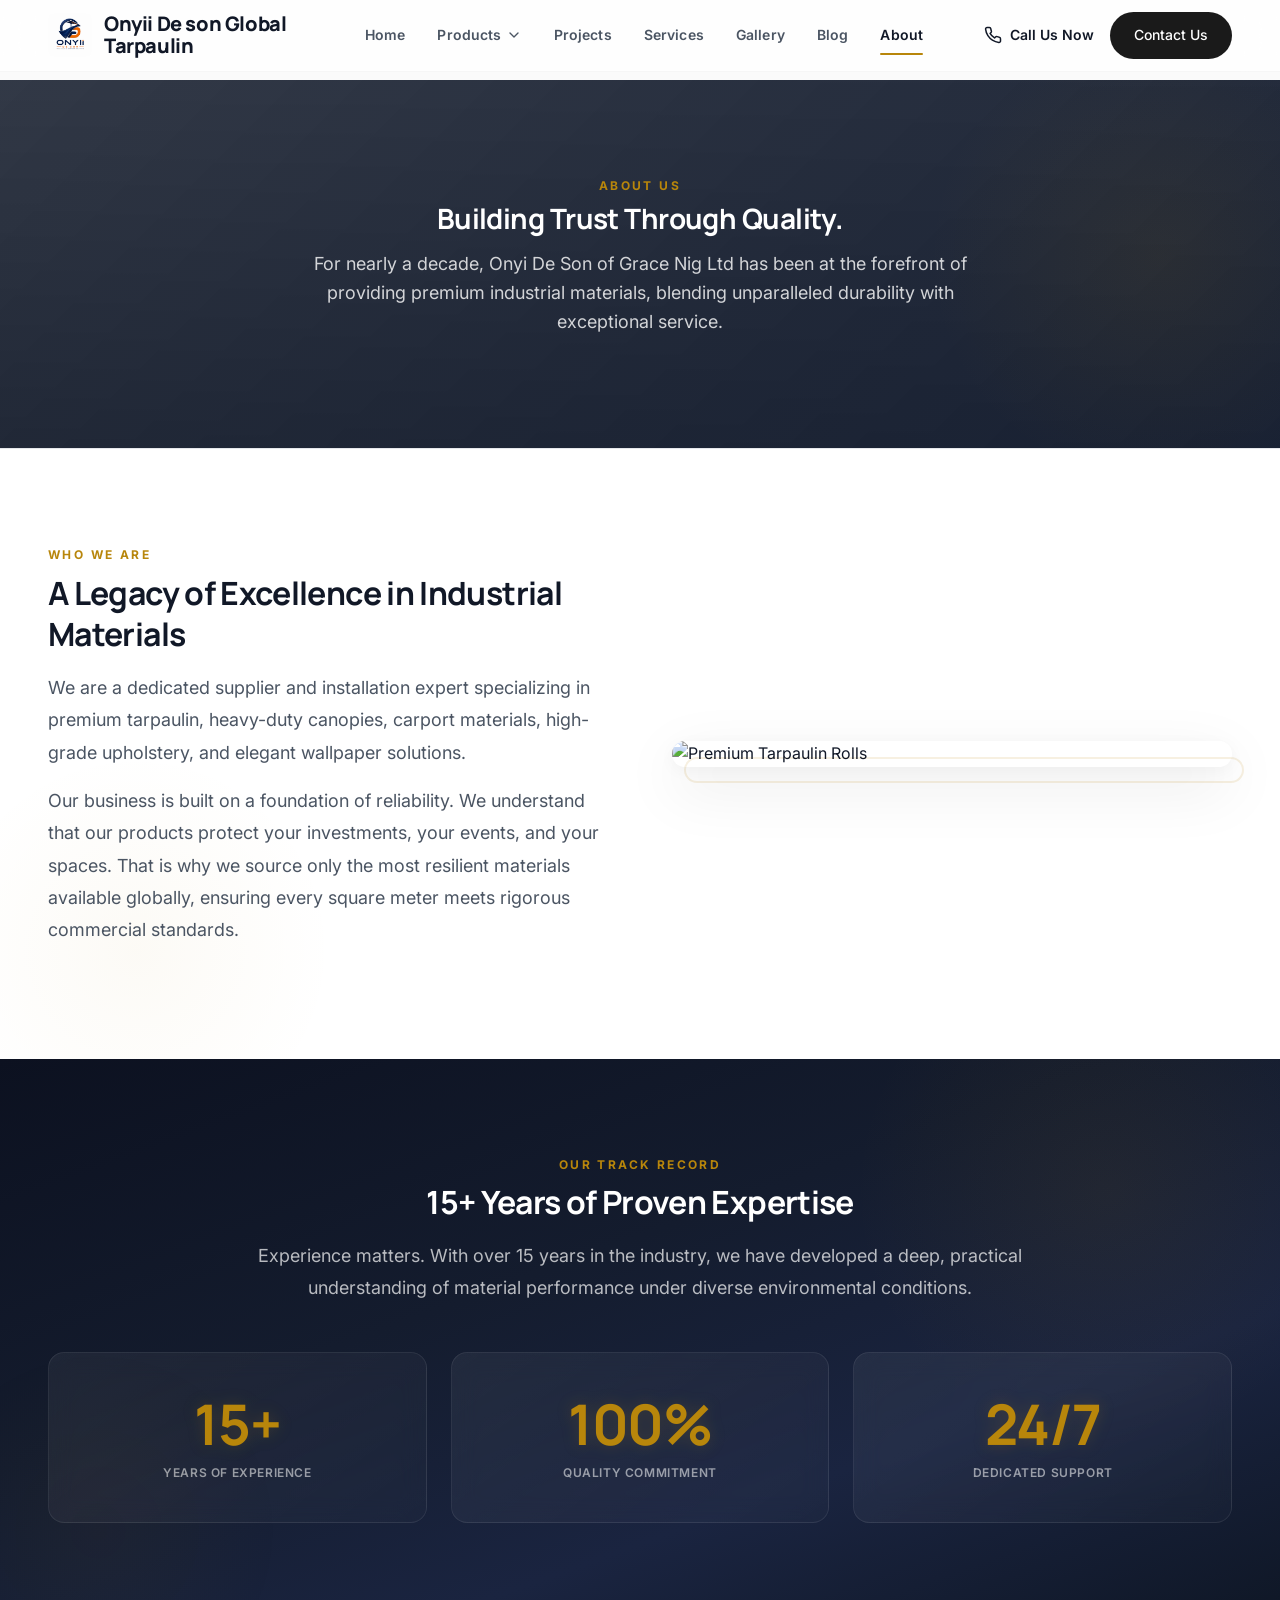
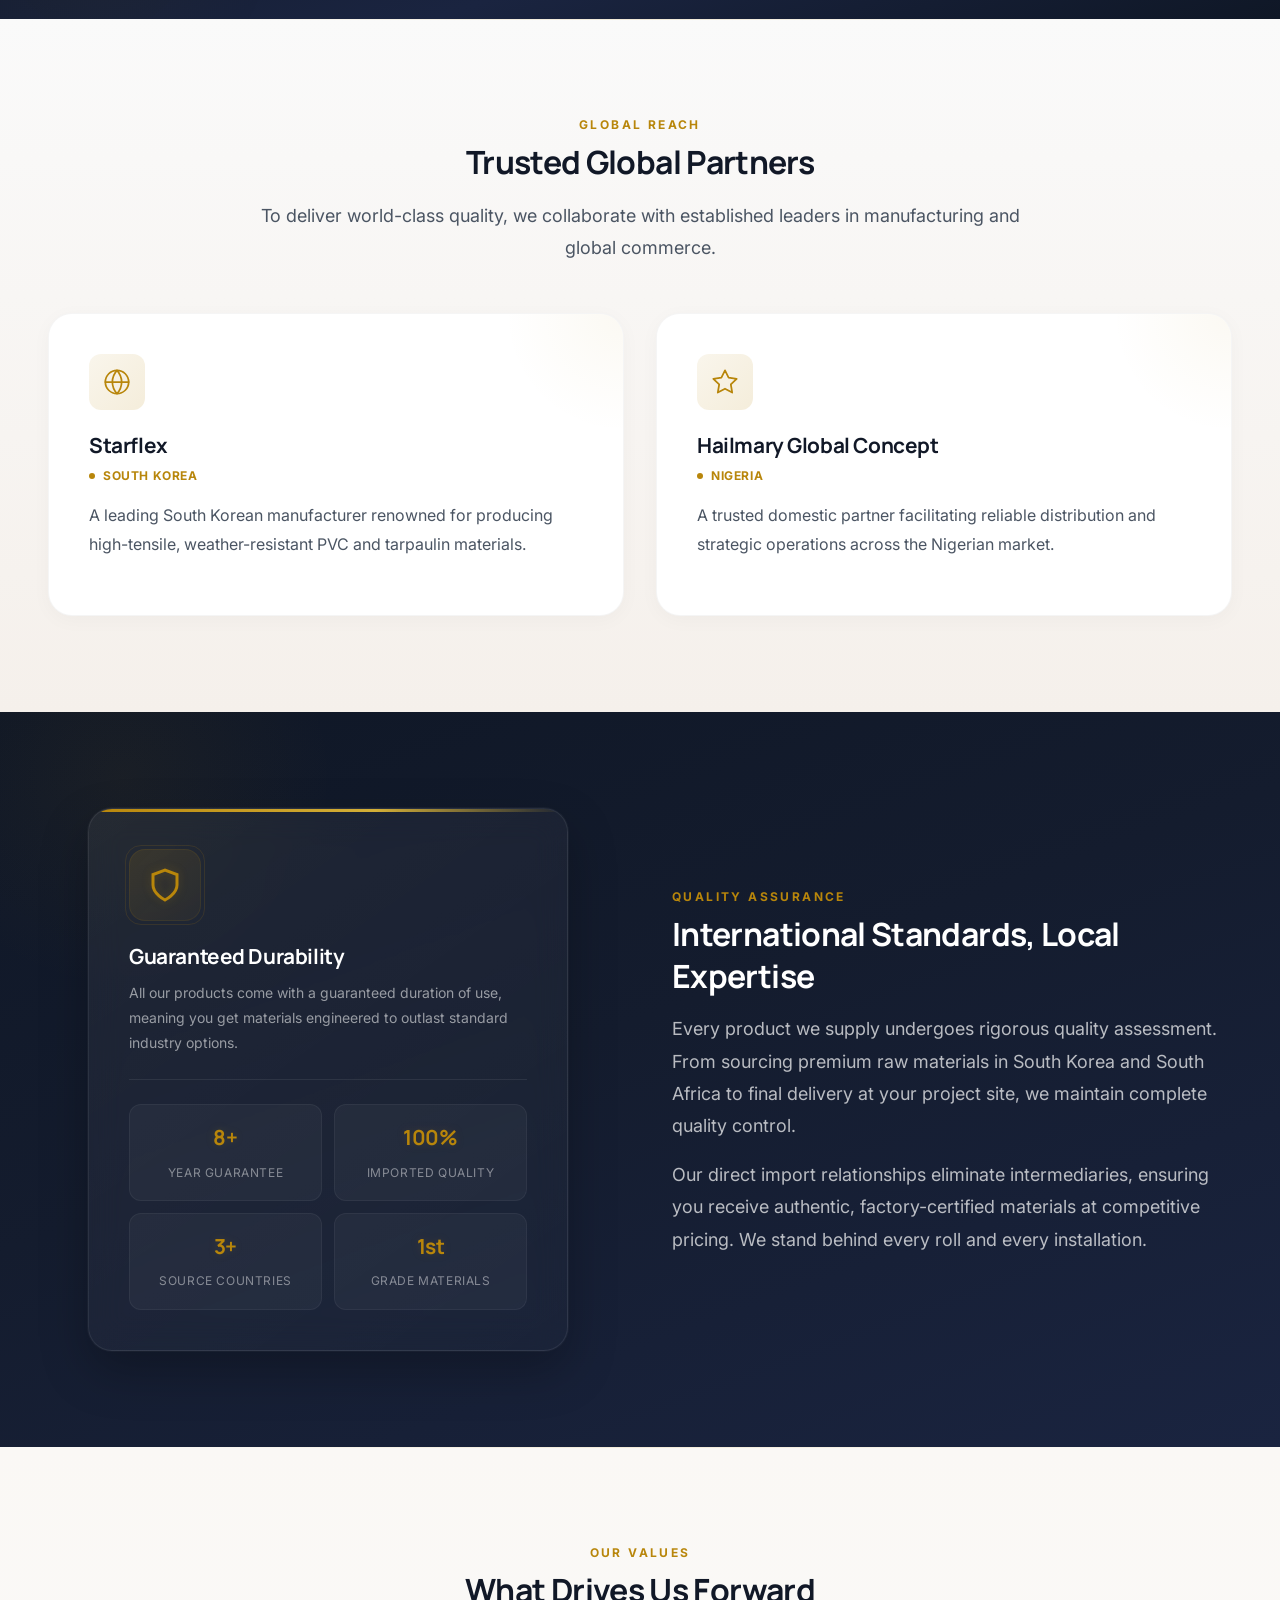
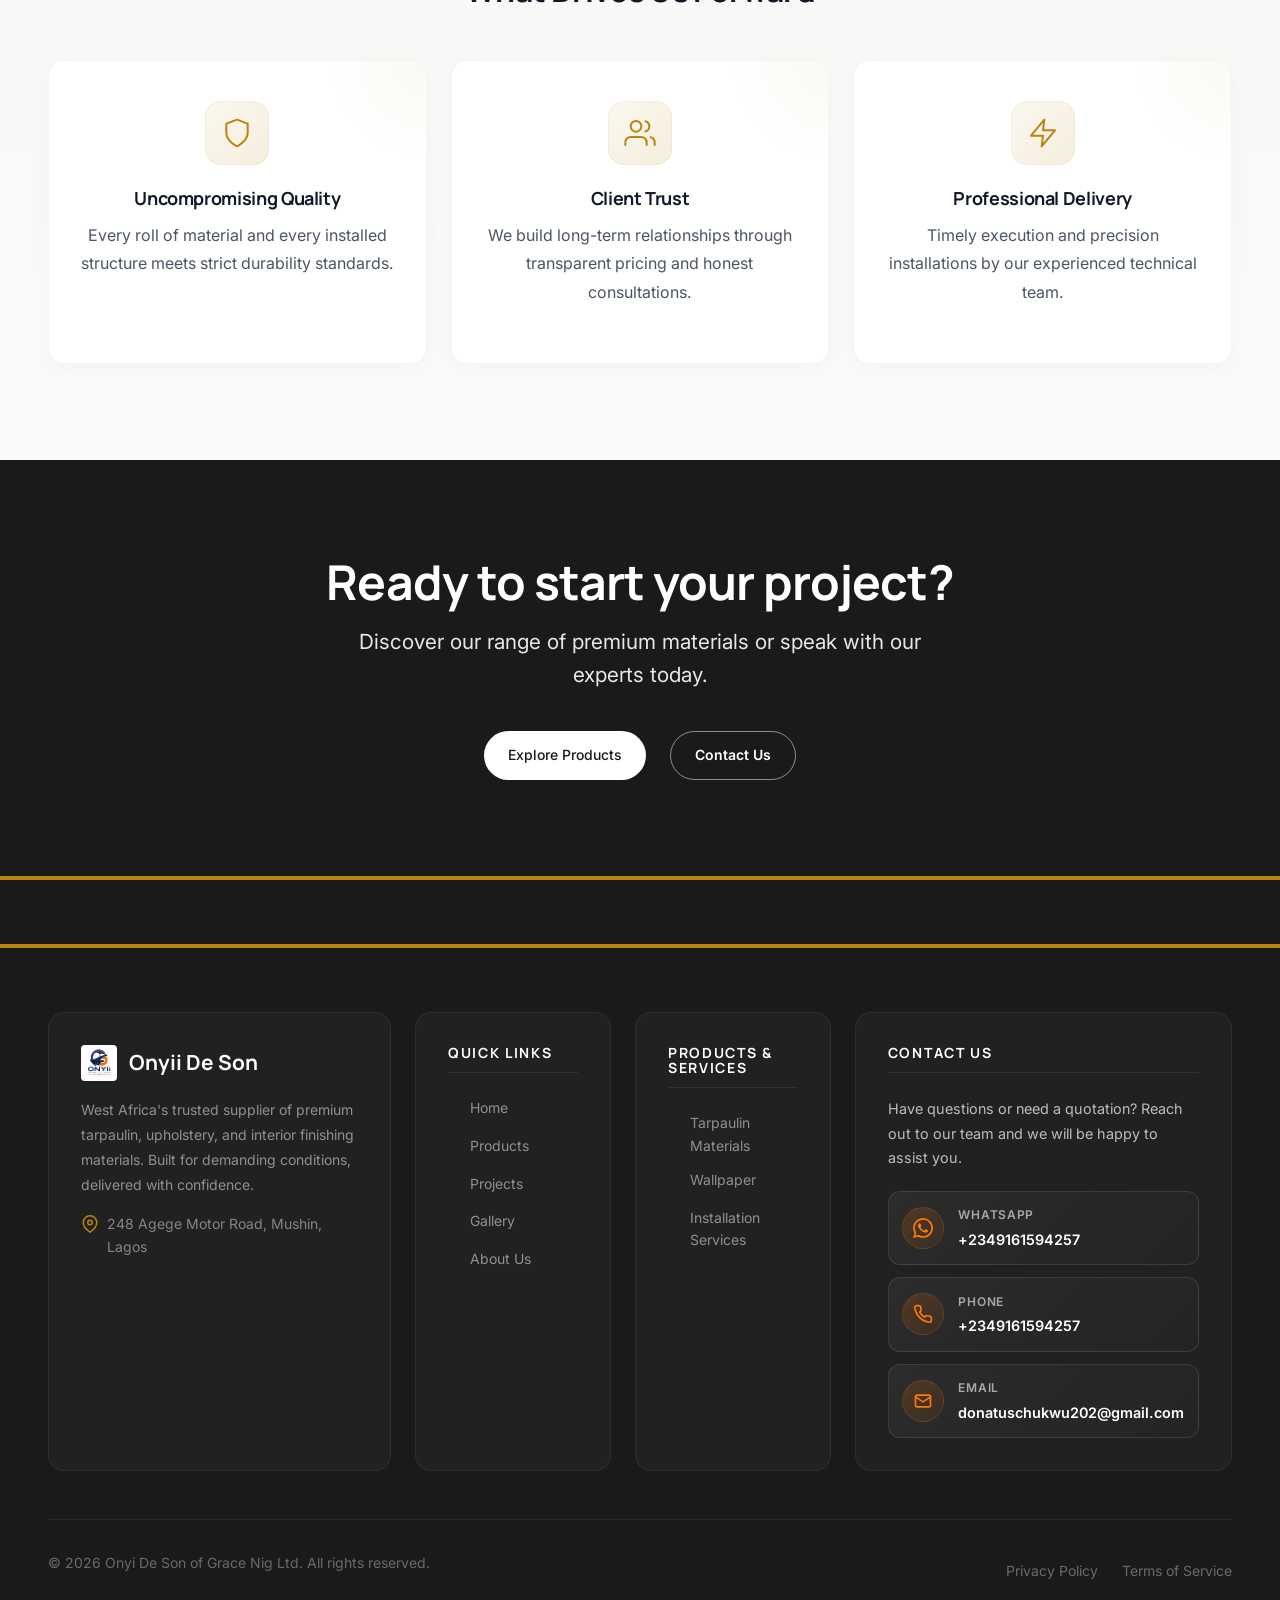
==== commit 11bf1595: "update version 2" ====
--- a/about.html
+++ b/about.html
@@ -3,7 +3,7 @@
 <head>
   <meta charset="UTF-8">
   <meta name="viewport" content="width=device-width, initial-scale=1.0">
-  <title>About Us | Onyi De Son of Grace Nig Ltd</title>
+  <title>About Us | Onyii De Son of Grace Nig Ltd</title>
   
   <!-- Favicon -->
   <link rel="icon" type="image/png" href="./favicon.png">
--- a/css/global.css
+++ b/css/global.css
@@ -121,7 +121,7 @@
   --color-surface-hover: #F8F9FA;
   --color-background: #FAFAFA;
   --color-card-background: #FFFFFF;
-  --main-background:linear-gradient(135deg, rgba(15, 23, 39, 0.85) 0%, rgba(18, 27, 46, 0.95) 100%), linear-gradient(to bottom, transparent 0%, rgba(0, 0, 0, 0.4) 100%);
+  --main-background: linear-gradient(135deg, rgba(15, 23, 39, 0.85) 0%, rgba(18, 27, 46, 0.95) 100%), linear-gradient(to bottom, transparent 0%, rgba(0, 0, 0, 0.4) 100%);
 
   /* Borders & Dividers */
   --color-border: #E5E7EB;
@@ -130,9 +130,8 @@
   /* Typography Colors */
   --color-text-primary: #111827;
   --color-text-secondary: #4B5563;
-  --color-text-muted: #9CA3AF
-  ;
-  --color-text-thirdly:#c7ccd6;
+  --color-text-muted: #9CA3AF;
+  --color-text-thirdly: #c7ccd6;
   /* Aliases used across page-level stylesheets */
   --color-text: var(--color-text-primary);
   --color-text-light: var(--color-text-secondary);
@@ -319,6 +318,7 @@
   color: var(--color-text-primary);
   margin-bottom: var(--space-4);
   letter-spacing: var(--tracking-tight);
+  font-size: 28px;
 }
 
 
@@ -841,13 +841,13 @@
    Page Hero — Light gradient hero for inner pages
    ---------------------------------------------------------- */
 .page-hero {
-   background: var(--hero-overlay-mobile);
+  background: var(--hero-overlay-mobile);
   border-bottom: 1px solid var(--color-border);
 }
 
 .page-hero__title {
   font-family: var(--font-heading);
-  font-size: clamp(2rem, 5vw + 0.5rem, 4rem);
+  /* font-size: clamp(2rem, 5vw + 0.5rem, 4rem); */
   font-weight: var(--font-weight-bold);
   line-height: var(-line-height-tight);
   color: var(--color-surface);
@@ -1091,7 +1091,7 @@
   opacity: 0;
   transform: translateY(24px) scale(0.95);
   transition: opacity var(--duration-base) var(--ease-spring),
-              transform var(--duration-base) var(--ease-spring);
+    transform var(--duration-base) var(--ease-spring);
   border-left: 4px solid transparent;
 }
 
--- a/css/footer.css
+++ b/css/footer.css
@@ -298,8 +298,233 @@
   background: rgba(59, 130, 246, 0.06);
 }
 
-
-/* ==========================================================================
+/* ==========================================
+   FOOTER CONTACT CARD
+========================================== */
+
+.site-footer__card--contact {
+  display: flex;
+  flex-direction: column;
+}
+
+/* Contact introduction */
+
+.site-footer__contact-intro {
+  margin: 0 0 1.25rem;
+  max-width: 34rem;
+
+  font-size: 0.9rem;
+  line-height: 1.7;
+
+  color: var(--text-muted, rgba(255, 255, 255, 0.7));
+}
+
+
+/* ==========================================
+   CONTACT LIST
+========================================== */
+
+.site-footer__contact-list {
+  display: flex;
+  flex-direction: column;
+  gap: 0.75rem;
+}
+
+
+/* ==========================================
+   CONTACT ITEM
+========================================== */
+
+.site-footer__contact-item {
+  display: flex;
+  align-items: center;
+  gap: 0.875rem;
+
+  width: 100%;
+  padding: 0.85rem;
+
+  text-decoration: none;
+  color: inherit;
+
+  border: 1px solid rgba(255, 255, 255, 0.1);
+  border-radius: 12px;
+
+  background:
+    linear-gradient(
+      135deg,
+      rgba(255, 255, 255, 0.05),
+      rgba(255, 255, 255, 0.015)
+    );
+
+  transition:
+    transform 0.25s ease,
+    border-color 0.25s ease,
+    background 0.25s ease,
+    box-shadow 0.25s ease;
+}
+
+
+/* Hover */
+
+.site-footer__contact-item:hover {
+  transform: translateY(-3px);
+
+  border-color: rgba(255, 255, 255, 0.22);
+
+  background:
+    linear-gradient(
+      135deg,
+      rgba(255, 255, 255, 0.09),
+      rgba(255, 255, 255, 0.03)
+    );
+
+  box-shadow:
+    0 10px 30px rgba(0, 0, 0, 0.18);
+}
+
+
+/* Keyboard accessibility */
+
+.site-footer__contact-item:focus-visible {
+  outline: 2px solid var(--primary-color, #ff7a00);
+  outline-offset: 3px;
+}
+
+
+/* ==========================================
+   CONTACT ICON
+========================================== */
+
+.site-footer__contact-icon {
+  display: grid;
+  place-items: center;
+
+  flex-shrink: 0;
+
+  width: 42px;
+  height: 42px;
+
+  border-radius: 50%;
+
+  color: var(--primary-color, #ff7a00);
+
+  background:
+    linear-gradient(
+      135deg,
+      rgba(255, 122, 0, 0.18),
+      rgba(255, 122, 0, 0.06)
+    );
+
+  border: 1px solid rgba(255, 122, 0, 0.18);
+
+  transition:
+    transform 0.25s ease,
+    background 0.25s ease;
+}
+
+
+.site-footer__contact-item:hover .site-footer__contact-icon {
+  transform: scale(1.06);
+
+  background:
+    linear-gradient(
+      135deg,
+      rgba(255, 122, 0, 0.28),
+      rgba(255, 122, 0, 0.1)
+    );
+}
+
+
+.site-footer__contact-icon svg {
+  width: 20px;
+  height: 20px;
+}
+
+
+/* ==========================================
+   CONTACT TEXT
+========================================== */
+
+.site-footer__contact-content {
+  display: flex;
+  flex-direction: column;
+
+  min-width: 0;
+}
+
+
+.site-footer__contact-label {
+  margin-bottom: 0.2rem;
+
+  font-size: 0.75rem;
+  font-weight: 600;
+
+  color: var(--text-muted, rgba(255, 255, 255, 0.6));
+
+  text-transform: uppercase;
+  letter-spacing: 0.06em;
+}
+
+
+.site-footer__contact-value {
+  overflow: hidden;
+
+  font-size: 0.9rem;
+  font-weight: 600;
+
+  color: var(--text-light, #ffffff);
+
+  white-space: nowrap;
+  text-overflow: ellipsis;
+}
+
+
+/* ==========================================
+   MOBILE OPTIMIZATION
+========================================== */
+
+@media (max-width: 480px) {
+  .site-footer__contact-item {
+    padding: 0.8rem;
+  }
+
+  .site-footer__contact-icon {
+    width: 40px;
+    height: 40px;
+  }
+
+  .site-footer__contact-value {
+    font-size: 0.85rem;
+  }
+
+  .site-footer__contact-intro {
+    font-size: 0.88rem;
+  }
+}
+
+
+/* ==========================================
+   REDUCED MOTION
+========================================== */
+
+@media (prefers-reduced-motion: reduce) {
+  .site-footer__contact-item,
+  .site-footer__contact-icon {
+    transition: none;
+  }
+
+  .site-footer__contact-item:hover {
+    transform: none;
+  }
+
+  .site-footer__contact-item:hover .site-footer__contact-icon {
+    transform: none;
+  }
+}
+
+
+/* 
+==========================================================================
    Bottom Bar
    ========================================================================== */
 .site-footer__bottom {
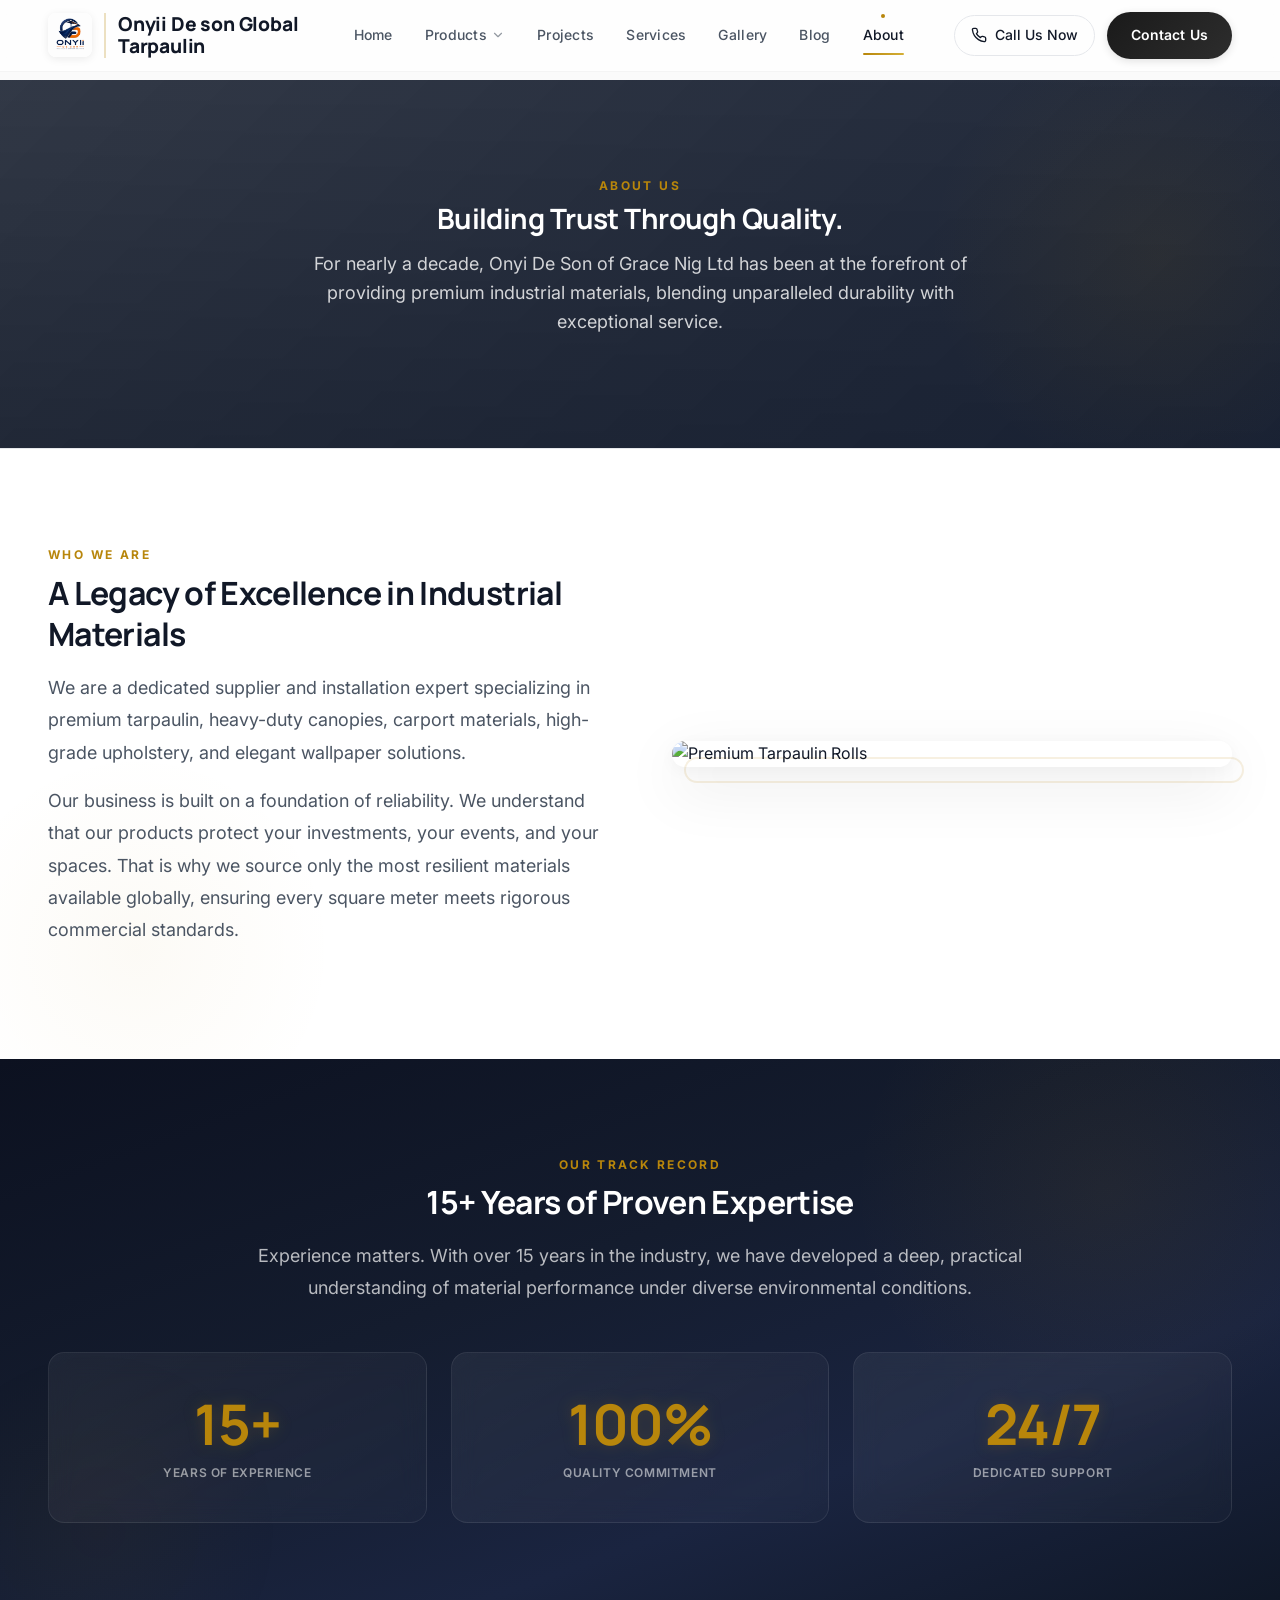
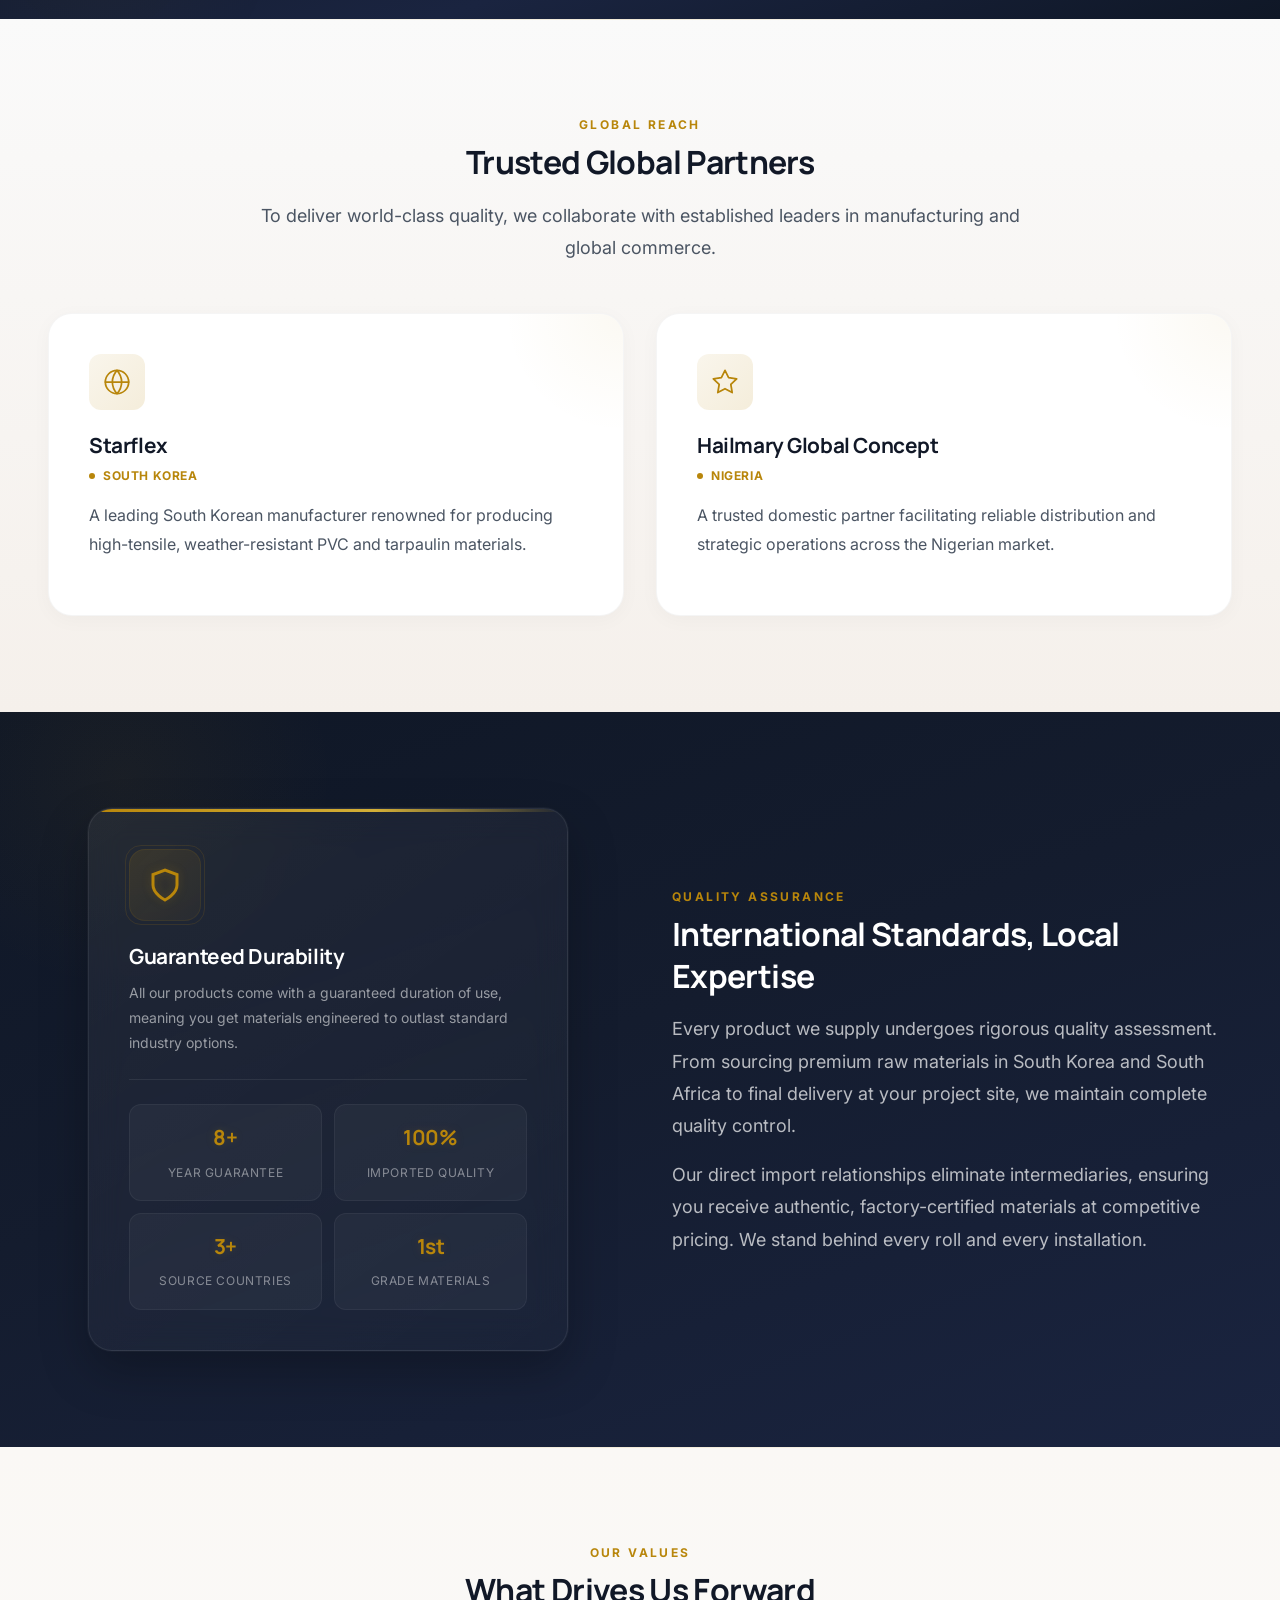
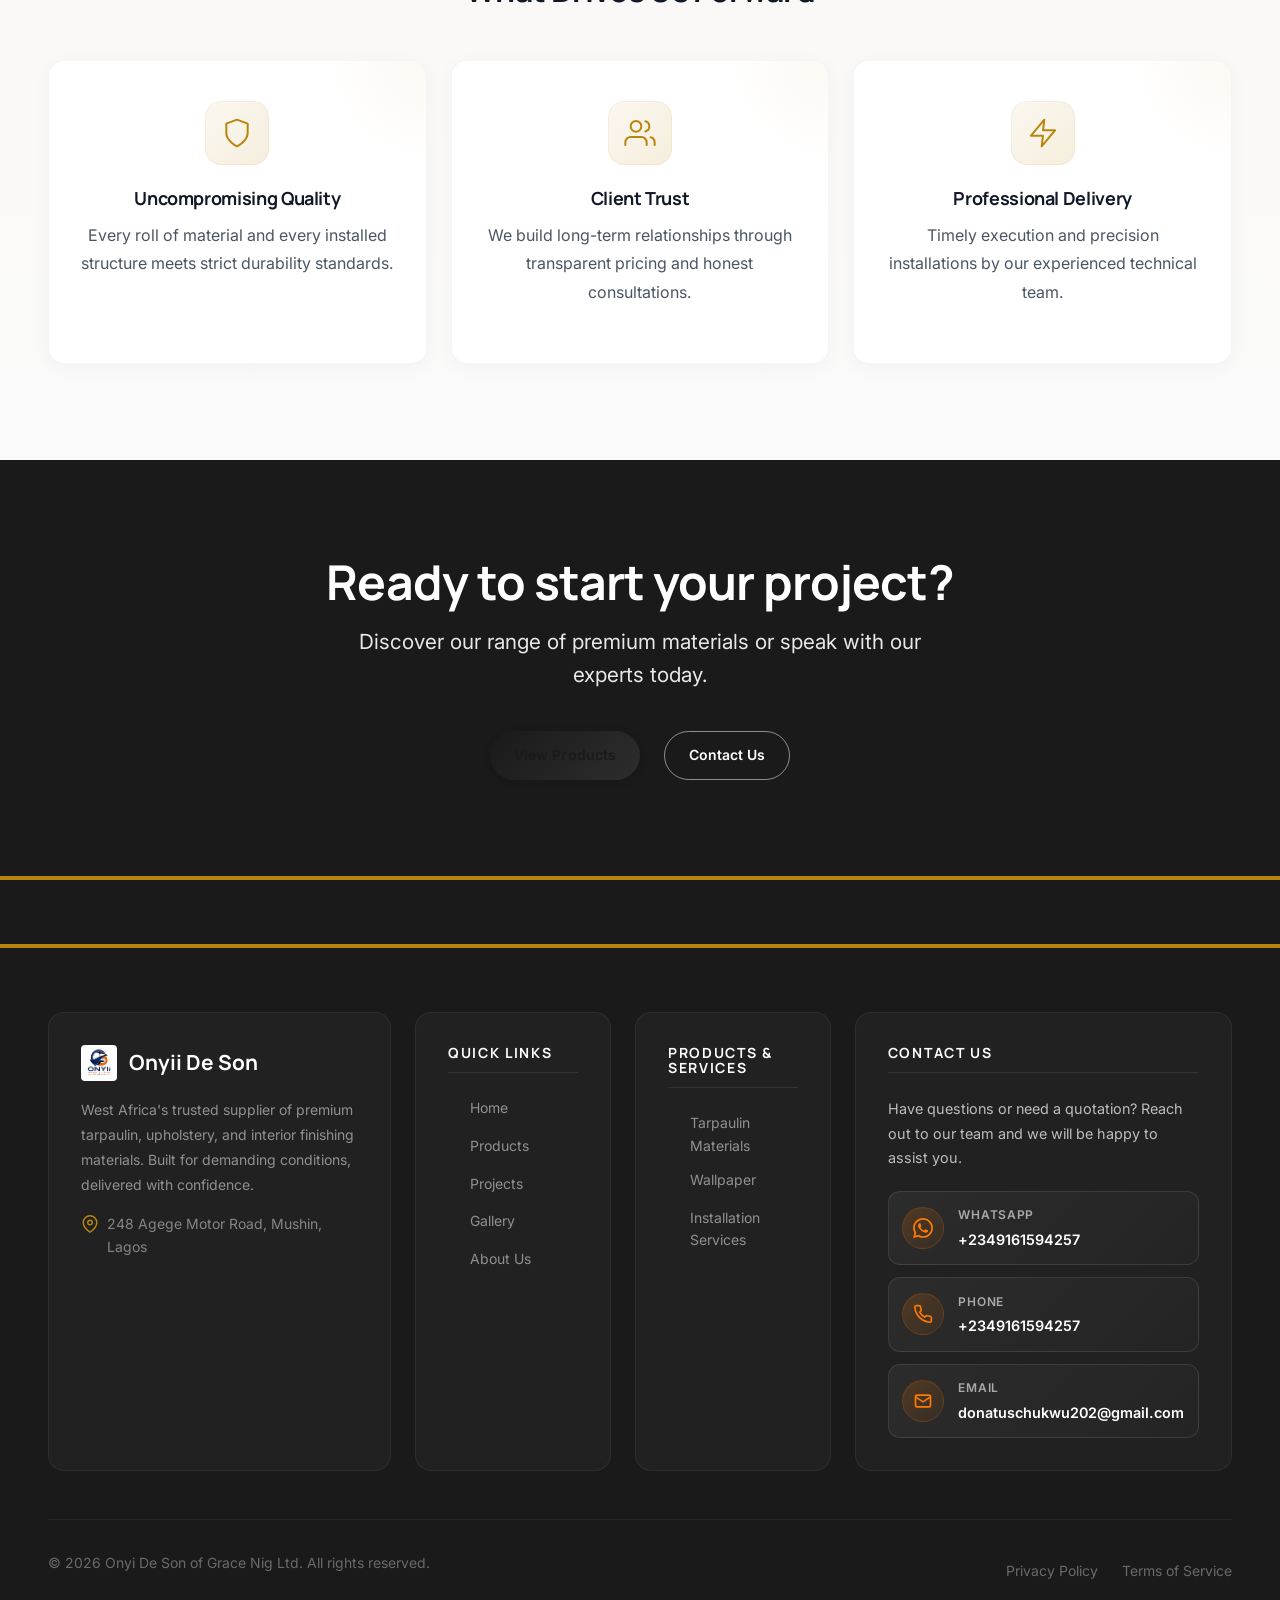
==== commit 656f4550: "final update version 2" ====
--- a/about.html
+++ b/about.html
@@ -222,7 +222,7 @@
         <h2 class="cta-band__title">Ready to start your project?</h2>
         <p class="cta-band__desc">Discover our range of premium materials or speak with our experts today.</p>
         <div class="cta-band__actions">
-          <a href="products.html" class="btn-primary focus-ring">Explore Products</a>
+          <a href="products.html" class="btn-primary focus-ring">View Products</a>
           <a href="contact.html" class="btn-outline focus-ring">Contact Us</a>
         </div>
       </div>
--- a/css/global.css
+++ b/css/global.css
@@ -319,6 +319,7 @@
   margin-bottom: var(--space-4);
   letter-spacing: var(--tracking-tight);
   font-size: 28px;
+  
 }
 
 
--- a/css/navbar.css
+++ b/css/navbar.css
@@ -2,11 +2,11 @@
  * Purpose: Premium Navigation System Styles
  * Responsibilities: Styling the sticky header, desktop navigation, dropdowns, and off-canvas mobile menu.
  * Dependencies: css/global.css
- * Version: 1.0.0
+ * Version: 2.1.0 — Premium Redesign
  */
 
 /* ==========================================================================
-   Header Base
+   Header Base — Frosted Glass Panel
    ========================================================================== */
 .header {
   position: fixed;
@@ -14,24 +14,26 @@
   left: 0;
   width: 100%;
   height: var(--header-height);
-  background-color: rgba(255, 255, 255, 0.8);
-  backdrop-filter: blur(16px);
-  -webkit-backdrop-filter: blur(16px);
-  border-bottom: 1px solid rgba(0, 0, 0, 0.03);
+  background-color: rgba(255, 255, 255, 0.72);
+  backdrop-filter: blur(20px) saturate(180%);
+  -webkit-backdrop-filter: blur(20px) saturate(180%);
+  border-bottom: 1px solid rgba(0, 0, 0, 0.04);
   z-index: var(--z-sticky);
-  transition: height var(--transition-base),
-              background-color var(--transition-base),
-              box-shadow var(--transition-base),
-              border-color var(--transition-base);
+  transition: height var(--duration-base) var(--ease-standard),
+              background-color var(--duration-base) var(--ease-standard),
+              box-shadow var(--duration-slow) var(--ease-standard),
+              border-color var(--duration-base) var(--ease-standard);
   display: flex;
   align-items: center;
 }
 
 .header.is-scrolled {
   height: var(--header-height-scrolled);
-  background-color: rgba(255, 255, 255, 0.95);
-  border-bottom: 1px solid transparent;
-  box-shadow: 0 4px 20px rgba(0, 0, 0, 0.05);
+  background-color: rgba(255, 255, 255, 0.96);
+  border-bottom-color: transparent;
+  box-shadow: 0 1px 3px rgba(0, 0, 0, 0.04),
+              0 4px 24px rgba(0, 0, 0, 0.06),
+              0 0 0 1px rgba(184, 134, 11, 0.03);
 }
 
 /* ==========================================================================
@@ -45,7 +47,7 @@
 }
 
 /* ==========================================================================
-   Brand Logo
+   Brand Logo — Refined Wordmark
    ========================================================================== */
 .nav__brand {
   font-family: var(--font-heading);
@@ -57,15 +59,25 @@
   align-items: center;
   gap: var(--space-3);
   z-index: var(--z-fixed);
-  transition: color var(--transition-base), transform var(--transition-fast);
+  transition: color var(--duration-base) var(--ease-standard),
+              transform var(--duration-fast) var(--ease-standard);
+  position: relative;
 }
 
 .nav__brand-logo {
-  width: 44px;
-  height: 44px;
+  width: 42px;
+  height: 42px;
   object-fit: contain;
   flex-shrink: 0;
-  border-radius: 6px;
+  border-radius: var(--radius-md);
+  box-shadow: 0 2px 8px rgba(0, 0, 0, 0.08);
+  transition: box-shadow var(--duration-base) var(--ease-standard),
+              transform var(--duration-base) var(--ease-standard);
+}
+
+.nav__brand:hover .nav__brand-logo {
+  box-shadow: 0 4px 14px rgba(184, 134, 11, 0.15);
+  transform: scale(1.04);
 }
 
 .nav__brand-text {
@@ -74,27 +86,30 @@
   justify-content: center;
   white-space: normal;
   max-width: 140px;
+  position: relative;
+  padding-left: var(--space-3);
+  border-left: 2px solid rgba(184, 134, 11, 0.25);
 }
 
 .nav__brand-primary {
   font-family: var(--font-heading);
-  font-size: 1rem;
+  font-size: 0.95rem;
   font-weight: 800;
-  letter-spacing: -0.02em;
+  letter-spacing: -0.01em;
   color: var(--color-text-primary);
-  line-height: 1.1;
-  transition: color var(--transition-base);
+  line-height: 1.15;
+  transition: color var(--duration-base) var(--ease-standard);
 }
 
 .nav__brand-secondary {
   font-family: var(--font-body);
-  font-size: 0.65rem;
+  font-size: 0.6rem;
   font-weight: 600;
   text-transform: uppercase;
-  letter-spacing: 0.15em;
+  letter-spacing: 0.18em;
   color: var(--color-text-muted);
-  margin-top: 1px;
-  transition: color var(--transition-base);
+  margin-top: 2px;
+  transition: color var(--duration-base) var(--ease-standard);
 }
 
 @media (min-width: 375px) {
@@ -102,25 +117,30 @@
     max-width: 160px;
   }
   .nav__brand-primary {
-    font-size: 1.125rem;
+    font-size: 1.05rem;
+  }
+  .nav__brand-secondary {
+    font-size: 0.65rem;
+  }
+}
+
+@media (min-width: 1024px) {
+  .nav__brand-logo {
+    width: 44px;
+    height: 44px;
+  }
+  .nav__brand-text {
+    max-width: 200px;
+    padding-left: var(--space-3);
+  }
+  .nav__brand-primary {
+    font-size: 1.2rem;
   }
   .nav__brand-secondary {
     font-size: 0.7rem;
   }
 }
 
-@media (min-width: 1024px) {
-  .nav__brand-text {
-    max-width: 200px;
-  }
-  .nav__brand-primary {
-    font-size: 1.25rem;
-  }
-  .nav__brand-secondary {
-    font-size: 0.75rem;
-  }
-}
-
 .nav__brand:hover .nav__brand-primary {
   color: var(--color-accent);
 }
@@ -134,12 +154,12 @@
 }
 
 /* ==========================================================================
-   Desktop Navigation List
+   Desktop Navigation List — Clean & Refined
    ========================================================================== */
 .nav__list {
   display: none;
   align-items: center;
-  gap: var(--space-8);
+  gap: clamp(var(--space-5), 2.5vw, var(--space-8));
 }
 
 @media (min-width: 1024px) {
@@ -154,14 +174,15 @@
 
 .nav__link {
   font-size: var(--text-sm);
-  font-weight: 600;
-  letter-spacing: 0.01em;
+  font-weight: 500;
+  letter-spacing: 0.02em;
   color: var(--color-text-secondary);
   padding-block: var(--space-2);
-  transition: color var(--transition-base);
+  transition: color var(--duration-base) var(--ease-standard);
   display: flex;
   align-items: center;
   gap: var(--space-1);
+  position: relative;
 }
 
 .nav__link:hover,
@@ -169,59 +190,77 @@
   color: var(--color-text-primary);
 }
 
-/* Underline Animation */
+/* Active page gold dot indicator */
+.nav__link[aria-current="page"]::before {
+  content: '';
+  position: absolute;
+  top: -2px;
+  left: 50%;
+  transform: translateX(-50%);
+  width: 4px;
+  height: 4px;
+  border-radius: var(--radius-circle);
+  background-color: var(--color-accent);
+}
+
+/* Underline Animation — Center-outward sweep */
 .nav__link::after {
   content: '';
   position: absolute;
   bottom: 0;
-  left: 0;
-  width: 100%;
+  left: 50%;
+  width: 0;
   height: 2px;
-  background-color: var(--color-accent);
-  transform: scaleX(0);
-  transform-origin: right;
-  transition: transform 0.4s cubic-bezier(0.16, 1, 0.3, 1);
+  background: linear-gradient(90deg, var(--color-accent), #d4af37);
+  transition: width 0.4s cubic-bezier(0.16, 1, 0.3, 1),
+              left 0.4s cubic-bezier(0.16, 1, 0.3, 1);
   border-radius: 2px;
 }
 
 .nav__link:hover::after,
 .nav__link[aria-current="page"]::after {
-  transform: scaleX(1);
-  transform-origin: left;
+  width: 100%;
+  left: 0;
 }
 
 /* Chevron Icon */
 .nav__chevron {
-  width: 16px;
-  height: 16px;
-  transition: transform var(--transition-base);
+  width: 14px;
+  height: 14px;
+  transition: transform var(--duration-base) var(--ease-standard);
+  opacity: 0.6;
 }
 
 .nav__link[aria-expanded="true"] .nav__chevron {
   transform: rotate(180deg);
+  opacity: 1;
 }
 
 /* ==========================================================================
-   Dropdown Menu
+   Dropdown Menu — Elevated Card
    ========================================================================== */
 .nav__dropdown {
   position: absolute;
-  top: 100%;
+  top: calc(100% + var(--space-2));
   left: 50%;
-  transform: translateX(-50%) translateY(10px);
+  transform: translateX(-50%) translateY(8px) scale(0.97);
+  transform-origin: top center;
   background-color: var(--color-surface);
-  min-width: 260px;
-  border-radius: var(--radius-md);
-  box-shadow: var(--shadow-dropdown);
-  padding: var(--space-2) 0;
+  min-width: 240px;
+  border-radius: var(--radius-xl);
+  box-shadow: 0 12px 40px rgba(0, 0, 0, 0.1),
+              0 2px 8px rgba(0, 0, 0, 0.04);
+  padding: var(--space-2);
   opacity: 0;
   visibility: hidden;
-  transition: opacity var(--transition-base),
-              transform var(--transition-base),
-              visibility var(--transition-base);
+  transition: opacity var(--duration-base) var(--ease-standard),
+              transform var(--duration-base) var(--ease-standard),
+              visibility var(--duration-base) var(--ease-standard);
   z-index: var(--z-dropdown);
   pointer-events: none;
-  border: 1px solid var(--color-border);
+  border: 1px solid rgba(0, 0, 0, 0.06);
+  /* Gold top accent */
+  border-top: 2px solid var(--color-accent);
 }
 
 .nav__item:hover .nav__dropdown,
@@ -229,7 +268,7 @@
 .nav__dropdown:focus-within {
   opacity: 1;
   visibility: visible;
-  transform: translateX(-50%) translateY(0);
+  transform: translateX(-50%) translateY(0) scale(1);
   pointer-events: auto;
 }
 
@@ -238,28 +277,53 @@
 }
 
 .nav__dropdown-link {
-  display: block;
-  padding: var(--space-2) var(--space-4);
+  display: flex;
+  align-items: center;
+  gap: var(--space-2);
+  padding: var(--space-3) var(--space-4);
   color: var(--color-text-secondary);
   font-size: var(--text-sm);
-  transition: background-color var(--transition-fast),
-              color var(--transition-fast);
+  font-weight: 500;
+  border-radius: var(--radius-lg);
+  transition: background-color var(--duration-fast) var(--ease-standard),
+              color var(--duration-fast) var(--ease-standard),
+              padding-left var(--duration-base) var(--ease-standard);
+  position: relative;
+}
+
+.nav__dropdown-link::before {
+  content: '';
+  position: absolute;
+  left: var(--space-2);
+  top: 50%;
+  transform: translateY(-50%) scaleY(0);
+  width: 3px;
+  height: 60%;
+  border-radius: var(--radius-pill);
+  background-color: var(--color-accent);
+  transition: transform var(--duration-base) var(--ease-standard);
 }
 
 .nav__dropdown-link:hover,
 .nav__dropdown-link:focus-visible {
-  background-color: var(--color-surface-hover);
-  color: var(--color-accent);
+  background-color: rgba(184, 134, 11, 0.06);
+  color: var(--color-text-primary);
+  padding-left: calc(var(--space-4) + var(--space-2));
   outline: none;
 }
 
+.nav__dropdown-link:hover::before,
+.nav__dropdown-link:focus-visible::before {
+  transform: translateY(-50%) scaleY(1);
+}
+
 /* ==========================================================================
-   Navigation Actions (Right side)
+   Navigation Actions (Right side) — Premium CTAs
    ========================================================================== */
 .nav__actions {
   display: none;
   align-items: center;
-  gap: var(--space-4);
+  gap: var(--space-3);
 }
 
 @media (min-width: 1024px) {
@@ -269,56 +333,71 @@
 }
 
 
-/* Primary Button */
+/* Primary Button — Gold Gradient CTA */
 .btn-primary {
   display: inline-flex;
   align-items: center;
   justify-content: center;
-  background-color: var(--color-primary);
+  background: linear-gradient(135deg, var(--color-primary) 0%, #2d2d2d 100%);
   color: var(--color-surface);
   font-size: var(--text-sm);
-  font-weight: 500;
+  font-weight: 600;
   padding: var(--space-3) var(--space-6);
   border-radius: var(--radius-full);
-  transition: background-color var(--transition-base),
-              transform var(--transition-fast),
-              box-shadow var(--transition-base);
+  transition: background var(--duration-base) var(--ease-standard),
+              transform var(--duration-fast) var(--ease-standard),
+              box-shadow var(--duration-base) var(--ease-standard);
   text-align: center;
+  letter-spacing: 0.01em;
+  box-shadow: 0 2px 8px rgba(0, 0, 0, 0.12);
 }
 
 .btn-primary:hover {
-  background-color: var(--color-text-primary);
-  transform: translateY(-1px);
-  box-shadow: var(--shadow-md);
+  background: linear-gradient(135deg, var(--color-accent) 0%, #d4af37 100%);
+  transform: translateY(-2px);
+  box-shadow: 0 6px 20px rgba(184, 134, 11, 0.3);
 }
 
 .btn-primary:active {
   transform: translateY(0);
-}
-
-/* Secondary/Call Button */
+  box-shadow: 0 2px 6px rgba(0, 0, 0, 0.1);
+}
+
+/* Secondary/Call Button — Pill Outline */
 .btn-secondary {
   display: inline-flex;
   align-items: center;
   justify-content: center;
   color: var(--color-text-primary);
   font-size: var(--text-sm);
-  font-weight: 600;
+  font-weight: 500;
   gap: var(--space-2);
-  transition: color var(--transition-fast);
+  padding: var(--space-2) var(--space-4);
+  border-radius: var(--radius-full);
+  border: 1.5px solid var(--color-border);
+  background-color: transparent;
+  transition: color var(--duration-base) var(--ease-standard),
+              border-color var(--duration-base) var(--ease-standard),
+              background-color var(--duration-base) var(--ease-standard),
+              box-shadow var(--duration-base) var(--ease-standard),
+              transform var(--duration-fast) var(--ease-standard);
 }
 
 .btn-secondary:hover {
   color: var(--color-accent);
+  border-color: rgba(184, 134, 11, 0.3);
+  background-color: rgba(184, 134, 11, 0.04);
+  box-shadow: 0 2px 12px rgba(184, 134, 11, 0.1);
+  transform: translateY(-1px);
 }
 
 .btn-secondary svg {
-  width: 18px;
-  height: 18px;
+  width: 16px;
+  height: 16px;
 }
 
 /* ==========================================================================
-   Mobile Navigation Toggle
+   Mobile Navigation Toggle — Refined Hamburger
    ========================================================================== */
 .nav__toggle {
   display: flex;
@@ -329,6 +408,12 @@
   height: 44px;
   z-index: var(--z-fixed);
   position: relative;
+  border-radius: var(--radius-lg);
+  transition: background-color var(--duration-fast) var(--ease-standard);
+}
+
+.nav__toggle:hover {
+  background-color: rgba(0, 0, 0, 0.04);
 }
 
 @media (min-width: 1024px) {
@@ -339,20 +424,23 @@
 
 .nav__toggle-line {
   display: block;
-  width: 24px;
+  width: 22px;
   height: 2px;
   background-color: var(--color-text-primary);
-  transition: transform var(--transition-base),
-              opacity var(--transition-base);
+  border-radius: var(--radius-pill);
+  transition: transform var(--duration-base) var(--ease-standard),
+              opacity var(--duration-base) var(--ease-standard),
+              background-color var(--duration-base) var(--ease-standard);
   position: absolute;
 }
 
-.nav__toggle-line:nth-child(1) { transform: translateY(-6px); }
+.nav__toggle-line:nth-child(1) { transform: translateY(-7px); }
 .nav__toggle-line:nth-child(2) { transform: translateY(0); }
-.nav__toggle-line:nth-child(3) { transform: translateY(6px); }
+.nav__toggle-line:nth-child(3) { transform: translateY(7px); }
 
 .nav__toggle[aria-expanded="true"] .nav__toggle-line:nth-child(1) {
   transform: translateY(0) rotate(45deg);
+  background-color: var(--color-accent);
 }
 
 .nav__toggle[aria-expanded="true"] .nav__toggle-line:nth-child(2) {
@@ -361,22 +449,23 @@
 
 .nav__toggle[aria-expanded="true"] .nav__toggle-line:nth-child(3) {
   transform: translateY(0) rotate(-45deg);
+  background-color: var(--color-accent);
 }
 
 /* ==========================================================================
-   Mobile Off-Canvas Menu
+   Mobile Off-Canvas Menu — Premium Slide Panel
    ========================================================================== */
 .nav__mobile-overlay {
   position: fixed;
   inset: 0;
-  background-color: rgba(17, 24, 39, 0.4);
-  backdrop-filter: blur(4px);
-  -webkit-backdrop-filter: blur(4px);
+  background-color: rgba(17, 24, 39, 0.5);
+  backdrop-filter: blur(6px);
+  -webkit-backdrop-filter: blur(6px);
   z-index: var(--z-overlay);
   opacity: 0;
   visibility: hidden;
-  transition: opacity var(--transition-base),
-              visibility var(--transition-base);
+  transition: opacity var(--duration-base) var(--ease-standard),
+              visibility var(--duration-base) var(--ease-standard);
 }
 
 .nav__mobile-overlay.is-active {
@@ -396,7 +485,7 @@
   right: 0;
   bottom: 0;
   width: 100%;
-  max-width: 400px;
+  max-width: 380px;
   background-color: var(--color-surface);
   z-index: var(--z-modal);
   transform: translateX(100%);
@@ -405,8 +494,10 @@
   flex-direction: column;
   /* FIX: Replaced var(--header-height) top padding with compact spacing
      to eliminate the white space gap when the menu opens */
-  padding: var(--space-6) clamp(var(--space-6), 5vw, var(--space-12)) var(--space-8);
+  padding: var(--space-6) clamp(var(--space-6), 5vw, var(--space-10)) var(--space-8);
   overflow-y: auto;
+  border-left: 3px solid var(--color-accent);
+  box-shadow: -20px 0 60px rgba(0, 0, 0, 0.1);
 }
 
 .nav__mobile-menu.is-active {
@@ -423,31 +514,37 @@
   display: flex;
   justify-content: space-between;
   align-items: center;
-  margin-bottom: var(--space-4);
-  padding-bottom: var(--space-4);
-  border-bottom: 1px solid var(--color-border);
+  margin-bottom: var(--space-6);
+  padding-bottom: var(--space-5);
+  border-bottom: 1px solid var(--color-divider);
 }
 
 .nav__mobile-close {
   display: flex;
   align-items: center;
   justify-content: center;
-  width: 44px;
-  height: 44px;
-  color: var(--color-text-primary);
-  border-radius: var(--radius-full);
+  width: 40px;
+  height: 40px;
+  color: var(--color-text-secondary);
+  border-radius: var(--radius-circle);
   background-color: var(--color-surface-hover);
-  transition: background-color var(--transition-fast), color var(--transition-fast);
+  border: 1px solid var(--color-divider);
+  transition: background-color var(--duration-fast) var(--ease-standard),
+              color var(--duration-fast) var(--ease-standard),
+              border-color var(--duration-fast) var(--ease-standard),
+              transform var(--duration-fast) var(--ease-standard);
 }
 
 .nav__mobile-close:hover {
-  background-color: var(--color-border);
+  background-color: rgba(184, 134, 11, 0.08);
   color: var(--color-accent);
+  border-color: rgba(184, 134, 11, 0.2);
+  transform: rotate(90deg);
 }
 
 .nav__mobile-close svg {
-  width: 24px;
-  height: 24px;
+  width: 20px;
+  height: 20px;
 }
 
 .nav__mobile-list {
@@ -455,7 +552,7 @@
   flex-direction: column;
   gap: 0;
   margin-bottom: var(--space-8);
-  margin-top: var(--space-2);
+  margin-top: var(--space-1);
 }
 
 .nav__mobile-list > li {
@@ -471,13 +568,13 @@
 }
 
 /* Staggered transition delays */
-.nav__mobile-menu.is-active .nav__mobile-list > li:nth-child(1) { transition-delay: 0.1s; }
-.nav__mobile-menu.is-active .nav__mobile-list > li:nth-child(2) { transition-delay: 0.15s; }
-.nav__mobile-menu.is-active .nav__mobile-list > li:nth-child(3) { transition-delay: 0.2s; }
-.nav__mobile-menu.is-active .nav__mobile-list > li:nth-child(4) { transition-delay: 0.25s; }
-.nav__mobile-menu.is-active .nav__mobile-list > li:nth-child(5) { transition-delay: 0.3s; }
-.nav__mobile-menu.is-active .nav__mobile-list > li:nth-child(6) { transition-delay: 0.35s; }
-.nav__mobile-menu.is-active .nav__mobile-list > li:nth-child(7) { transition-delay: 0.4s; }
+.nav__mobile-menu.is-active .nav__mobile-list > li:nth-child(1) { transition-delay: 0.08s; }
+.nav__mobile-menu.is-active .nav__mobile-list > li:nth-child(2) { transition-delay: 0.13s; }
+.nav__mobile-menu.is-active .nav__mobile-list > li:nth-child(3) { transition-delay: 0.18s; }
+.nav__mobile-menu.is-active .nav__mobile-list > li:nth-child(4) { transition-delay: 0.23s; }
+.nav__mobile-menu.is-active .nav__mobile-list > li:nth-child(5) { transition-delay: 0.28s; }
+.nav__mobile-menu.is-active .nav__mobile-list > li:nth-child(6) { transition-delay: 0.33s; }
+.nav__mobile-menu.is-active .nav__mobile-list > li:nth-child(7) { transition-delay: 0.38s; }
 
 .nav__mobile-link {
   font-size: var(--text-lg);
@@ -488,9 +585,10 @@
   align-items: center;
   padding-block: var(--space-4);
   border-bottom: 1px solid var(--color-divider);
-  transition: color var(--transition-base),
-              transform var(--transition-base),
-              background-color var(--transition-fast);
+  transition: color var(--duration-base) var(--ease-standard),
+              padding-left var(--duration-base) var(--ease-standard),
+              background-color var(--duration-fast) var(--ease-standard);
+  position: relative;
 }
 
 .nav__mobile-link:hover,
@@ -498,30 +596,34 @@
   color: var(--color-accent);
 }
 
+/* Active page — inline gold dot indicator */
 .nav__mobile-link[aria-current="page"] {
   position: relative;
+  padding-left: var(--space-4);
 }
 
 .nav__mobile-link[aria-current="page"]::before {
   content: '';
   position: absolute;
-  left: -clamp(var(--space-6), 5vw, var(--space-12));
-  top: 0;
-  bottom: 0;
-  width: 3px;
+  left: 0;
+  top: 50%;
+  transform: translateY(-50%);
+  width: 6px;
+  height: 6px;
+  border-radius: var(--radius-circle);
   background-color: var(--color-accent);
-  border-radius: 0 var(--radius-sm) var(--radius-sm) 0;
+  box-shadow: 0 0 8px rgba(184, 134, 11, 0.4);
 }
 
 .nav__mobile-link:hover {
-  transform: translateX(4px);
+  padding-left: var(--space-3);
 }
 
 /* Mobile Dropdown */
 .nav__mobile-dropdown {
   display: grid;
   grid-template-rows: 0fr;
-  transition: grid-template-rows var(--transition-base);
+  transition: grid-template-rows var(--duration-base) var(--ease-standard);
 }
 
 .nav__mobile-dropdown.is-open {
@@ -532,61 +634,85 @@
   overflow: hidden;
   display: flex;
   flex-direction: column;
-  gap: var(--space-2);
+  gap: 0;
   padding-left: var(--space-4);
-  padding-top: var(--space-2);
+  padding-top: var(--space-1);
 }
 
 .nav__mobile-dropdown-link {
   font-size: var(--text-base);
+  font-weight: 500;
   color: var(--color-text-secondary);
-  padding-block: var(--space-2);
+  padding: var(--space-3) var(--space-3);
   display: block;
+  border-radius: var(--radius-md);
+  transition: color var(--duration-fast) var(--ease-standard),
+              background-color var(--duration-fast) var(--ease-standard),
+              padding-left var(--duration-base) var(--ease-standard);
+  position: relative;
 }
 
 .nav__mobile-dropdown-link:hover {
   color: var(--color-accent);
-}
-
-/* Mobile Actions */
+  background-color: rgba(184, 134, 11, 0.05);
+  padding-left: var(--space-5);
+}
+
+/* Mobile Actions — Premium CTA Section */
 .nav__mobile-actions {
   margin-top: auto;
   display: flex;
   flex-direction: column;
-  align-items: center;
+  align-items: stretch;
   gap: var(--space-3);
-  padding-top: var(--space-4);
-  border-top: 1px solid var(--color-border);
+  padding-top: var(--space-6);
+  border-top: 1px solid var(--color-divider);
 }
 
 .nav__mobile-actions .btn-primary,
 .nav__mobile-actions .btn-secondary {
-  width: min(100%, 260px);
-  min-height: 48px;
+  width: 100%;
+  min-height: 52px;
   justify-content: center;
   align-items: center;
   text-align: center;
-  margin-inline: auto;
+  border-radius: var(--radius-xl);
 }
 
 .nav__mobile-actions .btn-primary {
   padding: var(--space-4) var(--space-6);
   font-size: var(--text-base);
   font-weight: 600;
+  background: linear-gradient(135deg, var(--color-primary) 0%, #2d2d2d 100%);
+  box-shadow: 0 4px 16px rgba(0, 0, 0, 0.12);
+}
+
+.nav__mobile-actions .btn-primary:hover {
+  background: linear-gradient(135deg, var(--color-accent) 0%, #d4af37 100%);
+  box-shadow: 0 6px 24px rgba(184, 134, 11, 0.25);
 }
 
 .nav__mobile-actions .btn-secondary {
   padding: var(--space-3) var(--space-4);
   font-size: var(--text-base);
-  border-radius: var(--radius-lg);
-  background-color: var(--color-surface-hover);
-  transition: background-color var(--transition-fast),
-              color var(--transition-fast);
+  font-weight: 500;
+  border: 1.5px solid var(--color-border);
+  background-color: transparent;
+  transition: background-color var(--duration-fast) var(--ease-standard),
+              color var(--duration-fast) var(--ease-standard),
+              border-color var(--duration-fast) var(--ease-standard);
+}
+
+.nav__mobile-actions .btn-secondary:hover {
+  background-color: rgba(184, 134, 11, 0.06);
+  border-color: rgba(184, 134, 11, 0.25);
+  color: var(--color-accent);
 }
 
 @media (max-width: 480px) {
   .nav__mobile-menu {
     padding: var(--space-4) var(--space-4) var(--space-6);
+    max-width: 100%;
   }
 
   .nav__mobile-link {
@@ -597,9 +723,9 @@
   .nav__mobile-actions {
     gap: var(--space-2);
   }
-}
-
-.nav__mobile-actions .btn-secondary:hover {
-  background-color: var(--color-border);
-  color: var(--color-accent);
-}
+
+  .nav__mobile-actions .btn-primary,
+  .nav__mobile-actions .btn-secondary {
+    min-height: 48px;
+  }
+}
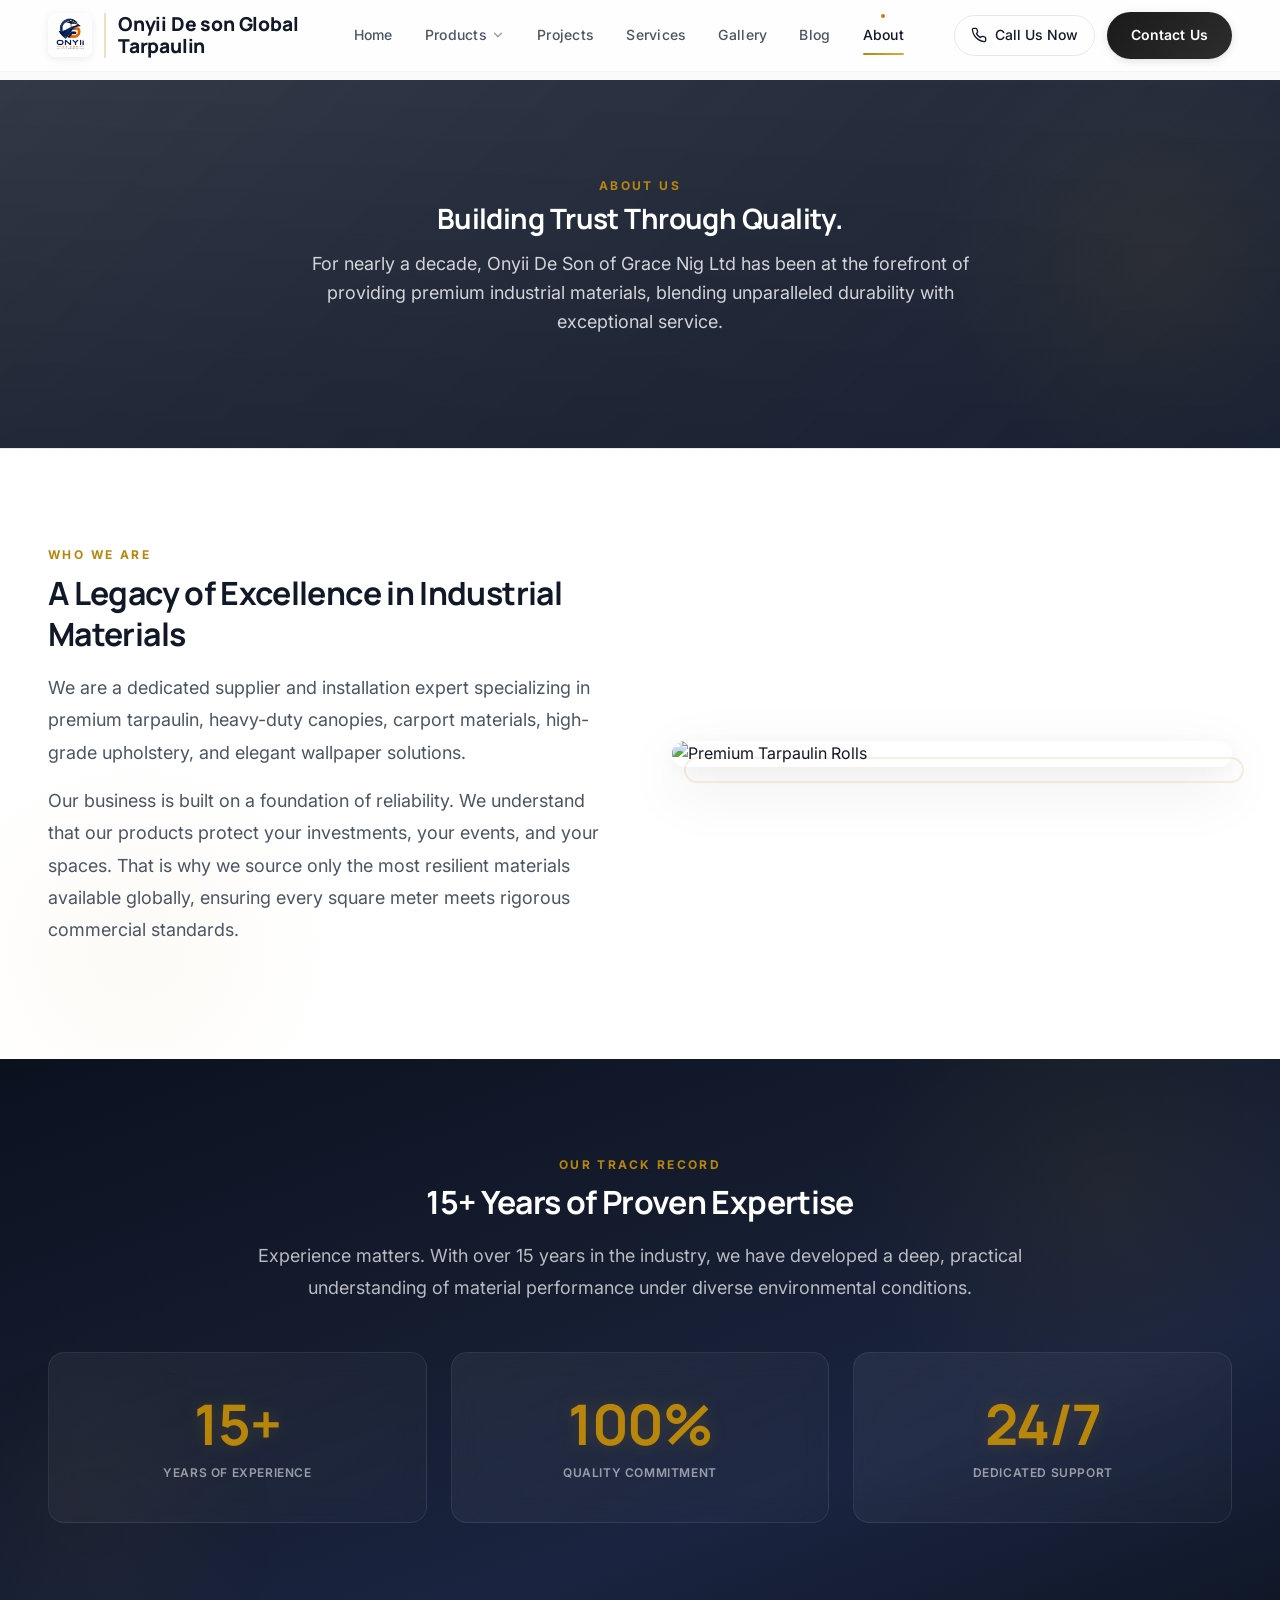
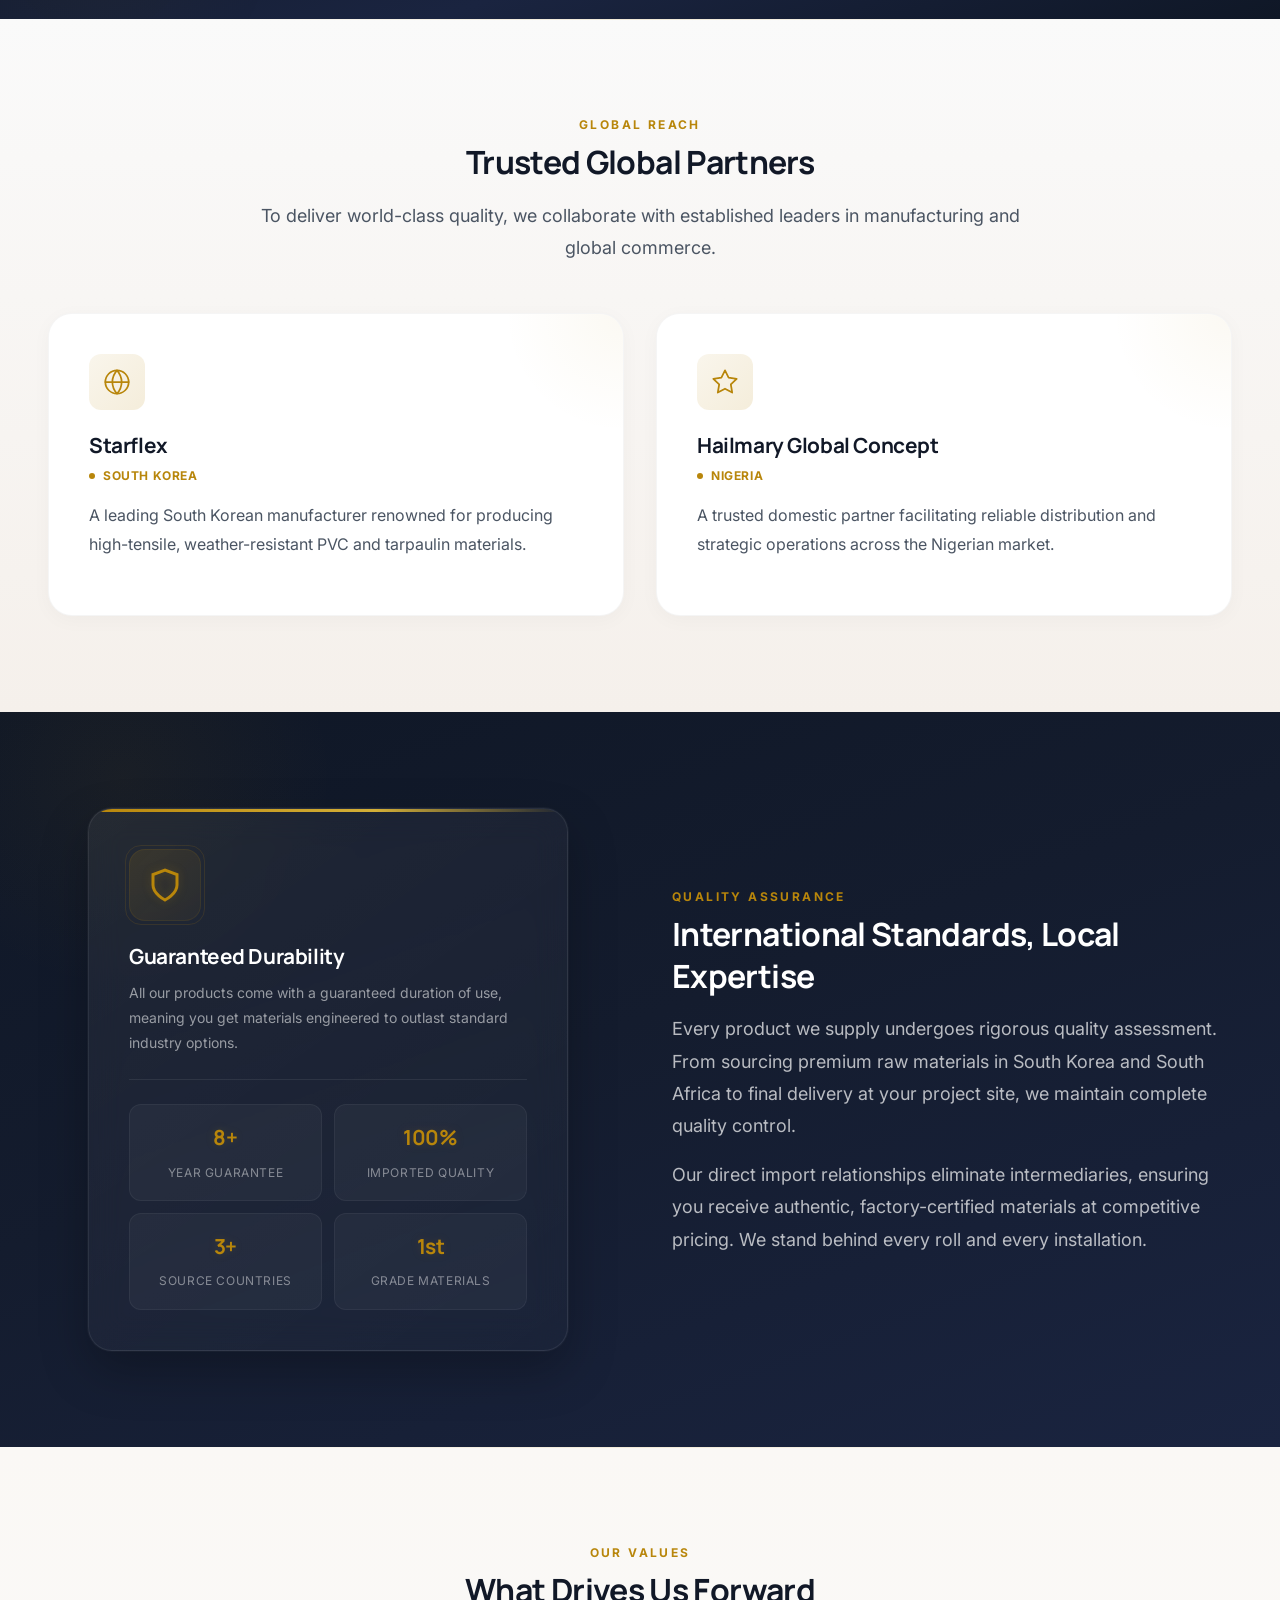
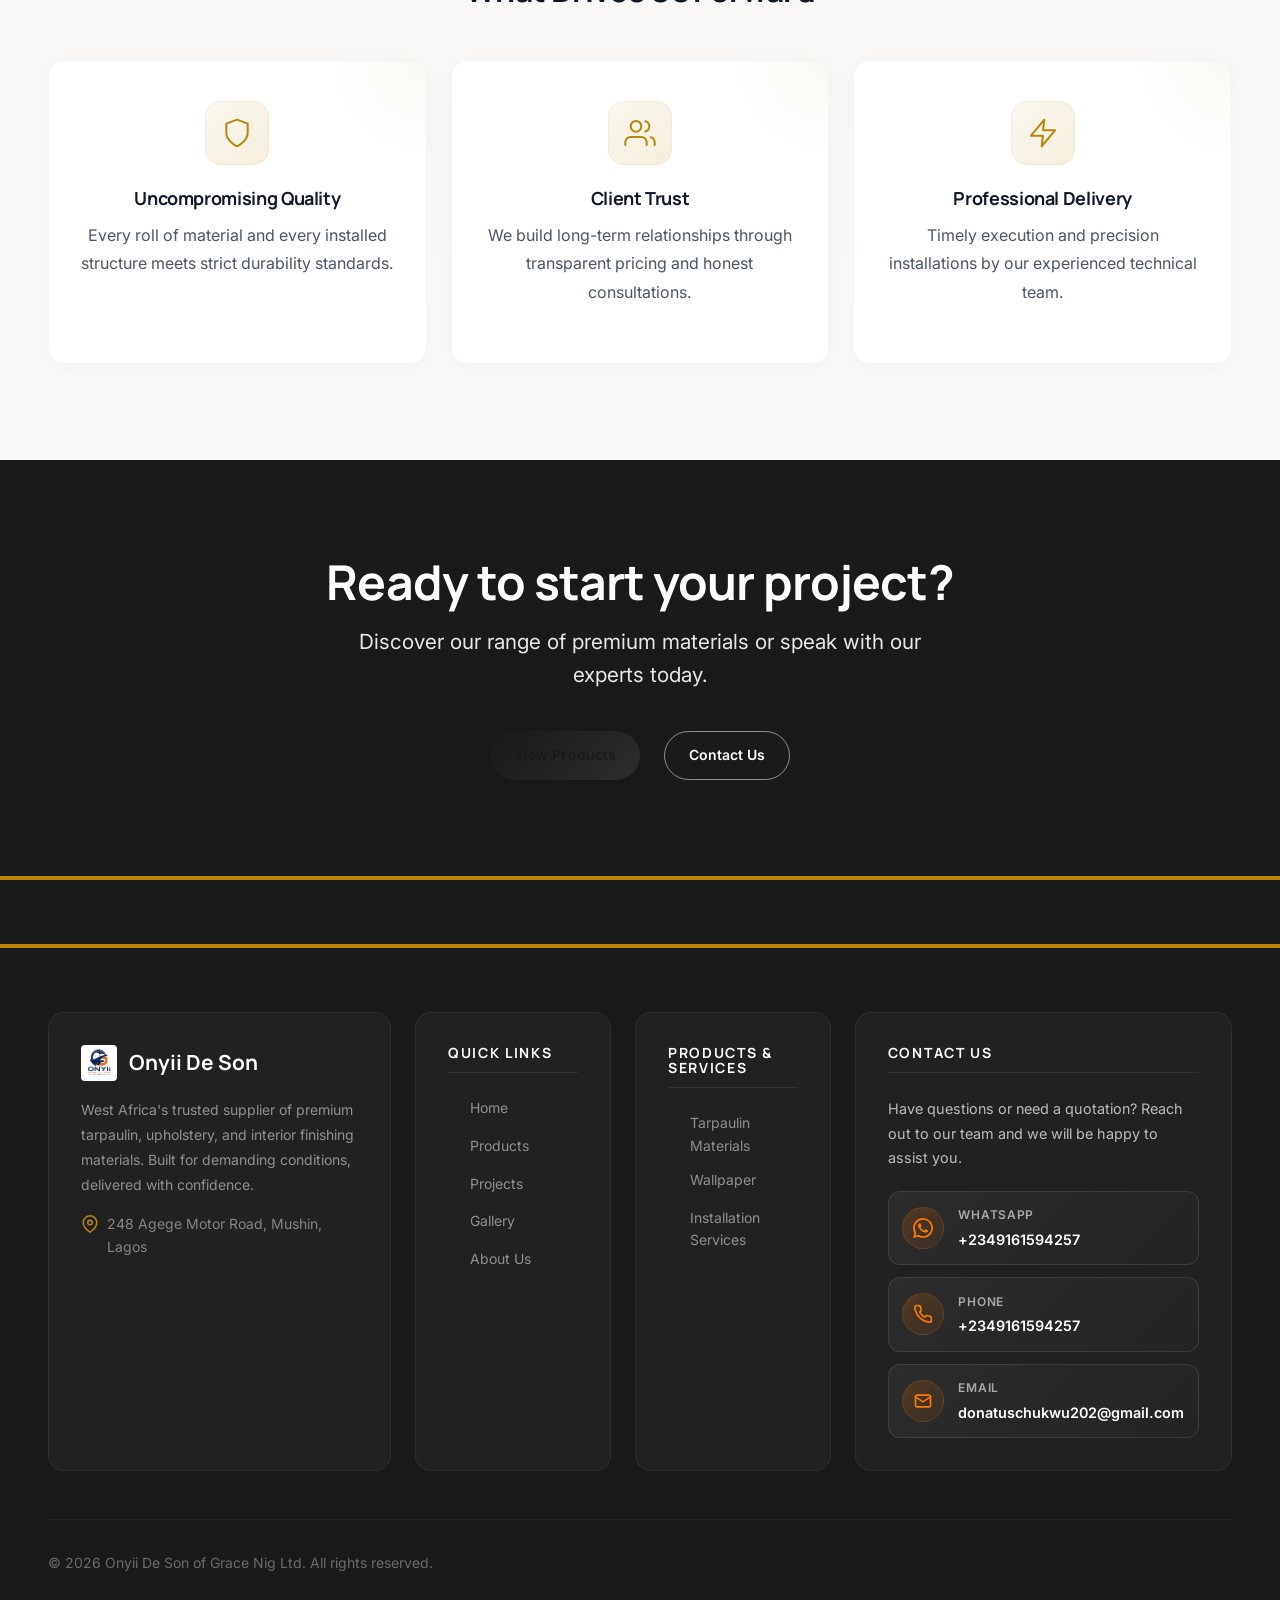
==== commit eb401f68: "new finishing" ====
--- a/about.html
+++ b/about.html
@@ -37,7 +37,7 @@
         <span class="eyebrow">About Us</span>
         <h1 class="page-hero__title">Building Trust Through Quality.</h1>
         <p class="page-hero__desc mx-auto">
-          For nearly a decade, Onyi De Son of Grace Nig Ltd has been at the forefront of providing premium industrial materials, blending unparalleled durability with exceptional service.
+          For nearly a decade, Onyii De Son of Grace Nig Ltd has been at the forefront of providing premium industrial materials, blending unparalleled durability with exceptional service.
         </p>
       </div>
     </section>
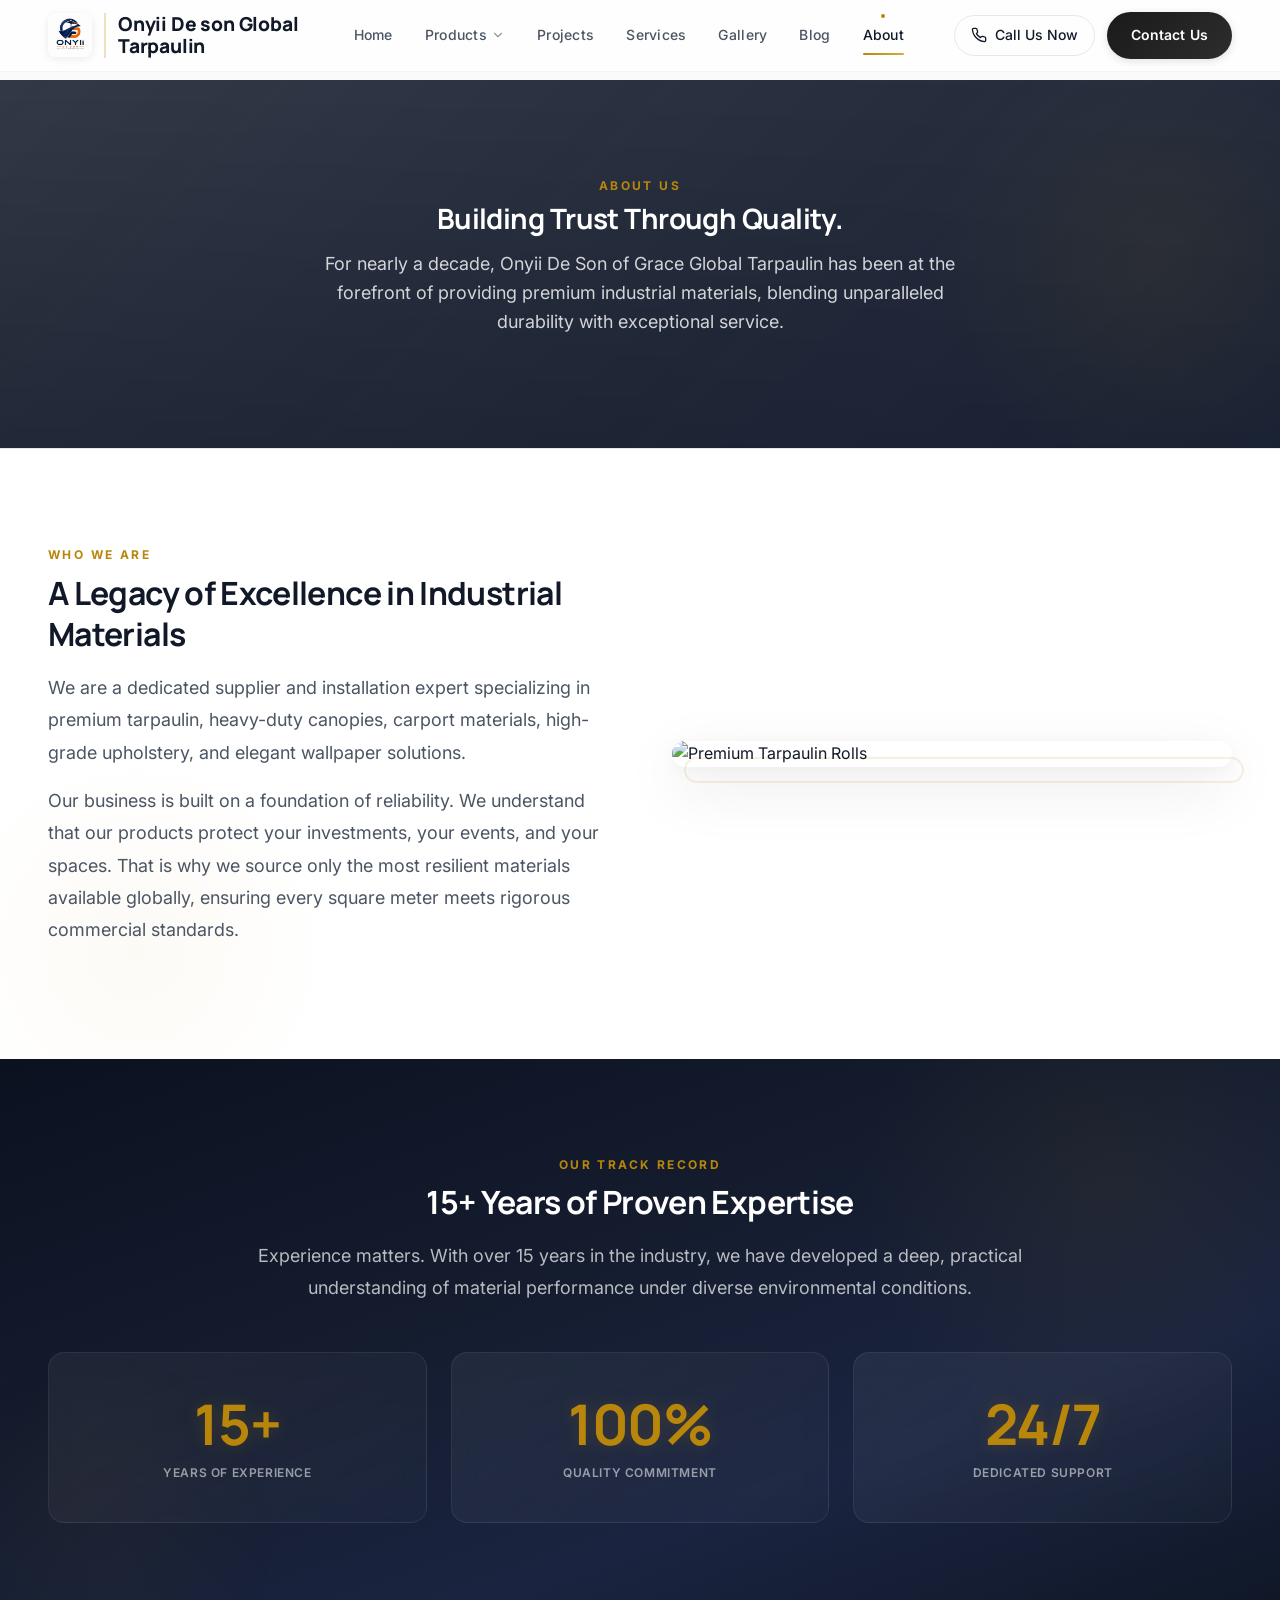
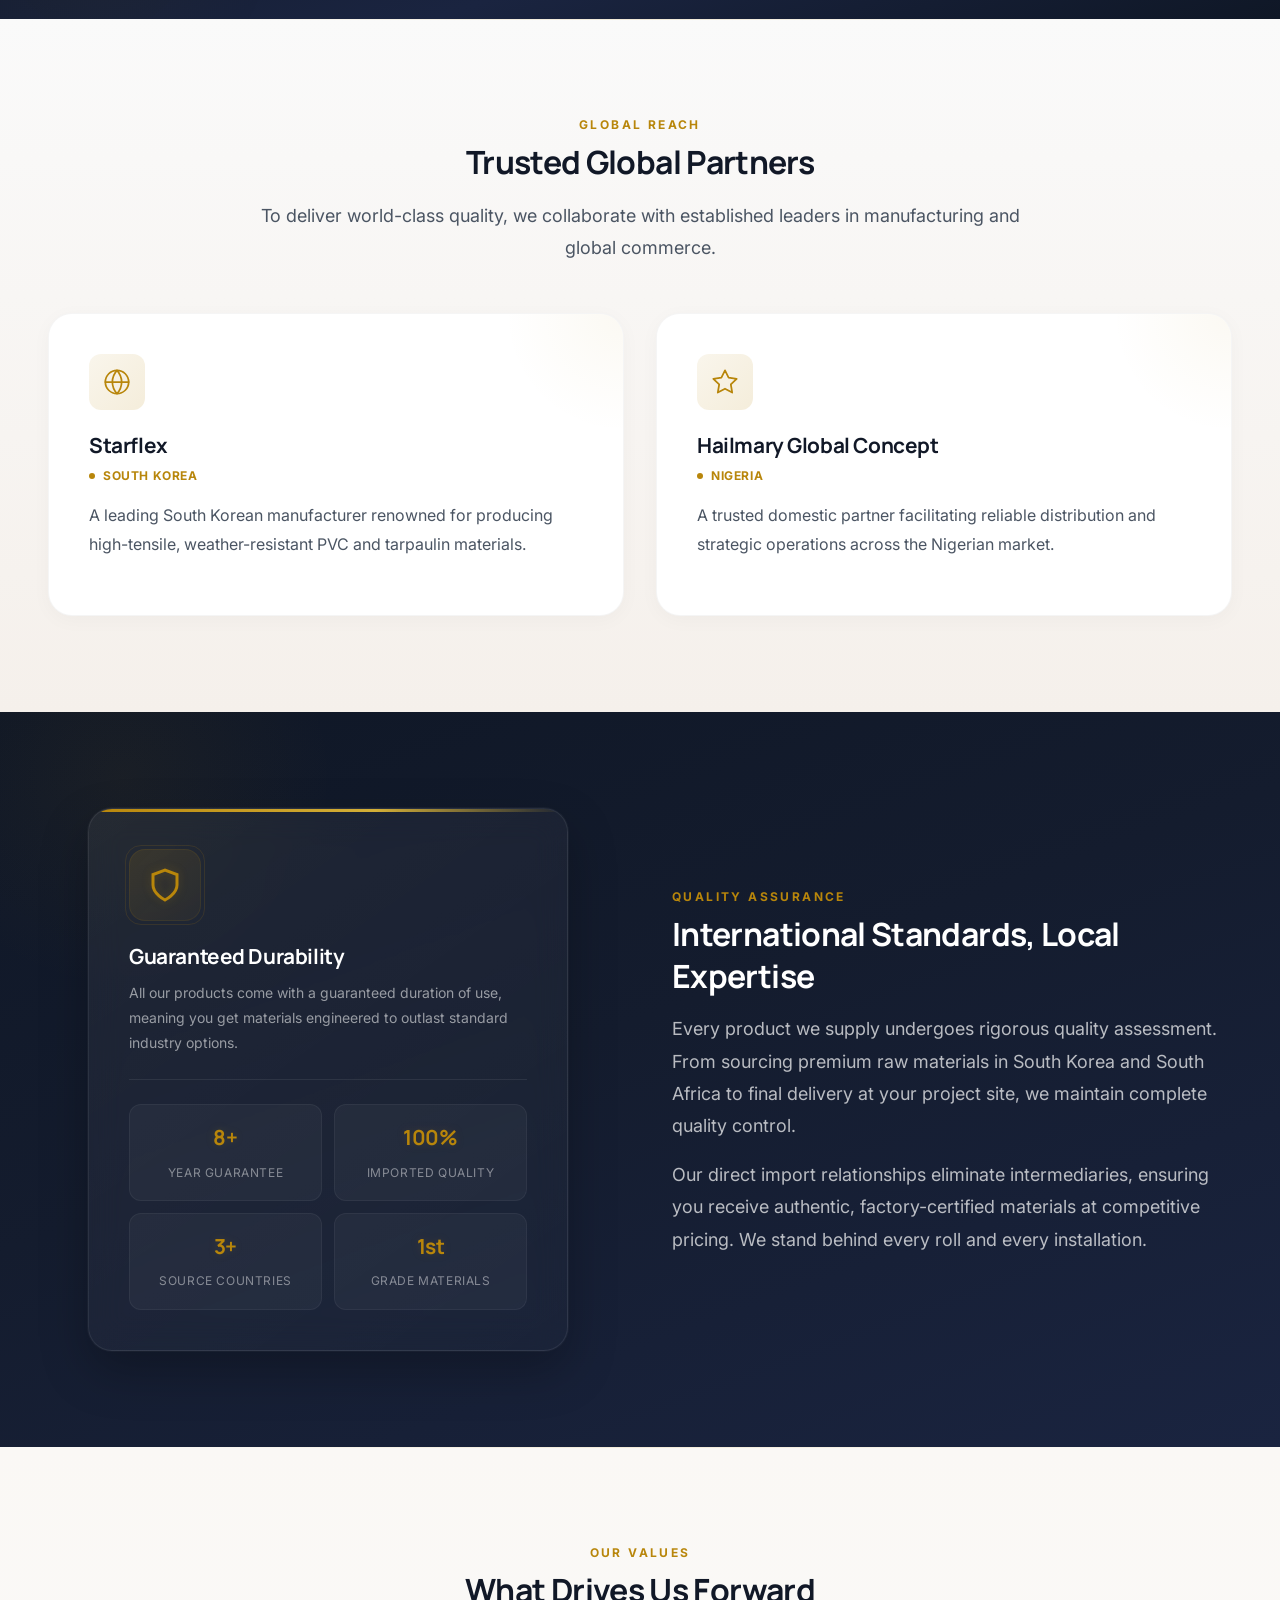
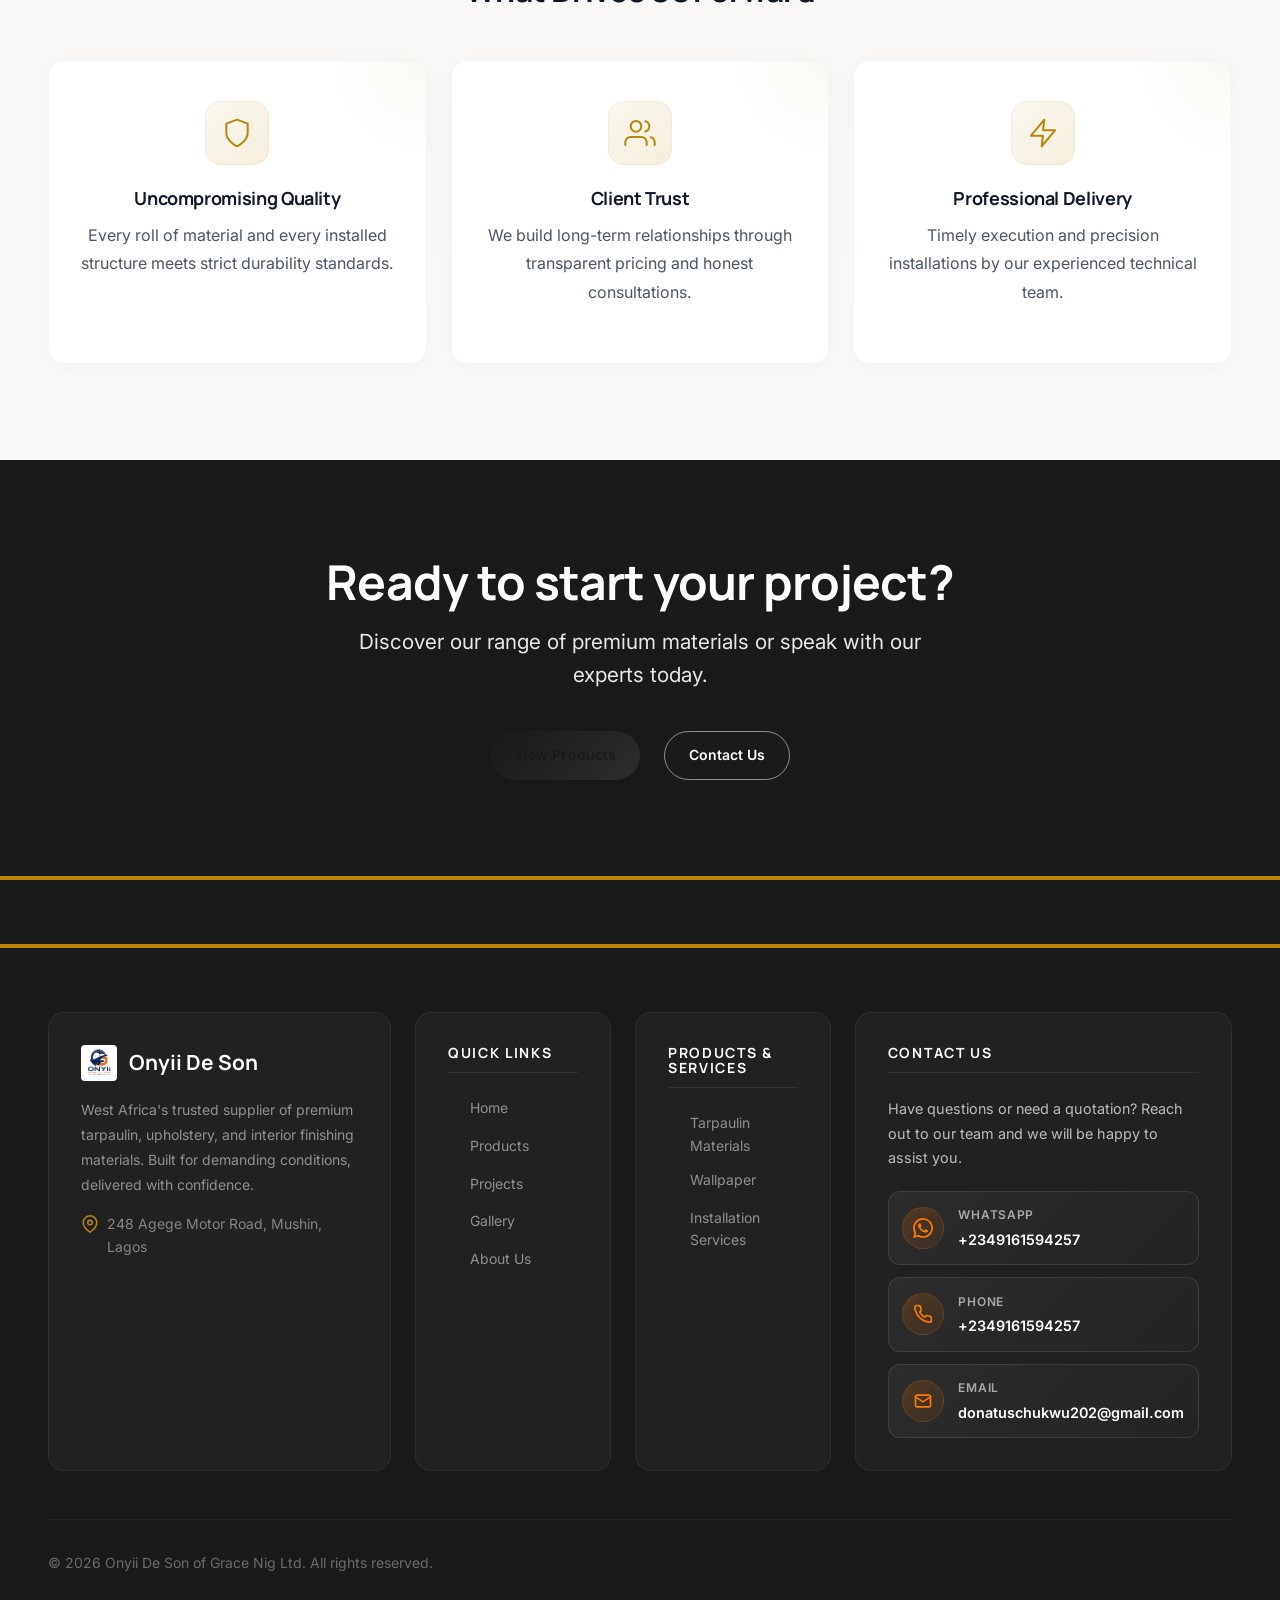
==== commit c004e418: "SEO AND META DATA UPGRADE" ====
--- a/about.html
+++ b/about.html
@@ -1,27 +1,32 @@
 <!DOCTYPE html>
 <html lang="en">
+
 <head>
   <meta charset="UTF-8">
   <meta name="viewport" content="width=device-width, initial-scale=1.0">
-  <title>About Us | Onyii De Son of Grace Nig Ltd</title>
-  
+  <title>About Us | Onyii De Son of Grace Global Tarpaulin</title>
+
   <!-- Favicon -->
   <link rel="icon" type="image/png" href="./favicon.png">
   <link rel="apple-touch-icon" href="./favicon.png">
   <meta name="theme-color" content="#1a2a5e">
-  <meta name="description" content="Learn about Onyi De Son of Grace Nig Ltd. With over 9 years of experience, we provide premium tarpaulin, canopies, and industrial materials across West Africa.">
-  
+  <meta name="description"
+    content="Learn about Onyii De son of grace. With over 15 years of experience, we provide premium tarpaulin, canopies, and industrial materials across West Africa.">
+
   <!-- Preconnect to Google Fonts -->
   <link rel="preconnect" href="https://fonts.googleapis.com">
   <link rel="preconnect" href="https://fonts.gstatic.com" crossorigin>
-  <link href="https://fonts.googleapis.com/css2?family=Inter:wght@400;500;600&family=Manrope:wght@500;700;800&display=swap" rel="stylesheet">
-  
+  <link
+    href="https://fonts.googleapis.com/css2?family=Inter:wght@400;500;600&family=Manrope:wght@500;700;800&display=swap"
+    rel="stylesheet">
+
   <!-- Stylesheets -->
   <link rel="stylesheet" href="./css/global.css">
   <link rel="stylesheet" href="./css/navbar.css">
   <link rel="stylesheet" href="./css/footer.css">
   <link rel="stylesheet" href="./css/pages/about.css">
 </head>
+
 <body>
 
   <header class="site-header">
@@ -30,14 +35,15 @@
 
   <!-- Main Content -->
   <main class="main-container pt-nav" id="main-content">
-    
+
     <!-- Hero Section -->
     <section class="page-hero section-padding">
       <div class="container text-center reveal-on-scroll">
         <span class="eyebrow">About Us</span>
         <h1 class="page-hero__title">Building Trust Through Quality.</h1>
         <p class="page-hero__desc mx-auto">
-          For nearly a decade, Onyii De Son of Grace Nig Ltd has been at the forefront of providing premium industrial materials, blending unparalleled durability with exceptional service.
+          For nearly a decade, Onyii De Son of Grace Global Tarpaulin has been at the forefront of providing premium
+          industrial materials, blending unparalleled durability with exceptional service.
         </p>
       </div>
     </section>
@@ -50,14 +56,18 @@
             <span class="eyebrow">Who We Are</span>
             <h2 class="section-title">A Legacy of Excellence in Industrial Materials</h2>
             <p class="section-text">
-              We are a dedicated supplier and installation expert specializing in premium tarpaulin, heavy-duty canopies, carport materials, high-grade upholstery, and elegant wallpaper solutions.
+              We are a dedicated supplier and installation expert specializing in premium tarpaulin, heavy-duty
+              canopies, carport materials, high-grade upholstery, and elegant wallpaper solutions.
             </p>
             <p class="section-text">
-              Our business is built on a foundation of reliability. We understand that our products protect your investments, your events, and your spaces. That is why we source only the most resilient materials available globally, ensuring every square meter meets rigorous commercial standards.
+              Our business is built on a foundation of reliability. We understand that our products protect your
+              investments, your events, and your spaces. That is why we source only the most resilient materials
+              available globally, ensuring every square meter meets rigorous commercial standards.
             </p>
           </div>
           <div class="about-visual reveal-on-scroll">
-            <img src="https://res.cloudinary.com/vwrjamwn/image/upload/v1784937108/IMG-20260724-WA0049_bdrcky.jpg" alt="Premium Tarpaulin Rolls" class="about-image">
+            <img src="https://res.cloudinary.com/vwrjamwn/image/upload/v1784937108/IMG-20260724-WA0049_bdrcky.jpg"
+              alt="Premium Tarpaulin Rolls" class="about-image">
           </div>
         </div>
       </div>
@@ -69,7 +79,8 @@
         <span class="eyebrow">Our Track Record</span>
         <h2 class="section-title">15+ Years of Proven Expertise</h2>
         <p class="section-text max-w-md mx-auto mb-3">
-          Experience matters. With over 15 years in the industry, we have developed a deep, practical understanding of material performance under diverse environmental conditions.
+          Experience matters. With over 15 years in the industry, we have developed a deep, practical understanding of
+          material performance under diverse environmental conditions.
         </p>
         <div class="experience-stats grid-3">
           <div class="stat-card reveal-on-scroll">
@@ -95,33 +106,41 @@
           <span class="eyebrow">Global Reach</span>
           <h2 class="section-title">Trusted Global Partners</h2>
           <p class="section-text max-w-md mx-auto">
-            To deliver world-class quality, we collaborate with established leaders in manufacturing and global commerce.
+            To deliver world-class quality, we collaborate with established leaders in manufacturing and global
+            commerce.
           </p>
         </div>
-        
+
         <div class="partner-grid grid-2">
           <article class="partner-card reveal-on-scroll">
             <div class="partner-card__icon">
-              <svg viewBox="0 0 24 24" fill="none" stroke="currentColor" stroke-width="1.5" stroke-linecap="round" stroke-linejoin="round">
+              <svg viewBox="0 0 24 24" fill="none" stroke="currentColor" stroke-width="1.5" stroke-linecap="round"
+                stroke-linejoin="round">
                 <circle cx="12" cy="12" r="10"></circle>
                 <line x1="2" y1="12" x2="22" y2="12"></line>
-                <path d="M12 2a15.3 15.3 0 0 1 4 10 15.3 15.3 0 0 1-4 10 15.3 15.3 0 0 1-4-10 15.3 15.3 0 0 1 4-10z"></path>
+                <path d="M12 2a15.3 15.3 0 0 1 4 10 15.3 15.3 0 0 1-4 10 15.3 15.3 0 0 1-4-10 15.3 15.3 0 0 1 4-10z">
+                </path>
               </svg>
             </div>
             <h3 class="partner-card__name">Starflex</h3>
             <p class="partner-card__origin">South Korea</p>
-            <p class="partner-card__desc">A leading South Korean manufacturer renowned for producing high-tensile, weather-resistant PVC and tarpaulin materials.</p>
+            <p class="partner-card__desc">A leading South Korean manufacturer renowned for producing high-tensile,
+              weather-resistant PVC and tarpaulin materials.</p>
           </article>
-          
+
           <article class="partner-card reveal-on-scroll">
             <div class="partner-card__icon">
-              <svg viewBox="0 0 24 24" fill="none" stroke="currentColor" stroke-width="1.5" stroke-linecap="round" stroke-linejoin="round">
-                <polygon points="12 2 15.09 8.26 22 9.27 17 14.14 18.18 21.02 12 17.77 5.82 21.02 7 14.14 2 9.27 8.91 8.26 12 2"></polygon>
+              <svg viewBox="0 0 24 24" fill="none" stroke="currentColor" stroke-width="1.5" stroke-linecap="round"
+                stroke-linejoin="round">
+                <polygon
+                  points="12 2 15.09 8.26 22 9.27 17 14.14 18.18 21.02 12 17.77 5.82 21.02 7 14.14 2 9.27 8.91 8.26 12 2">
+                </polygon>
               </svg>
             </div>
             <h3 class="partner-card__name">Hailmary Global Concept</h3>
             <p class="partner-card__origin">Nigeria</p>
-            <p class="partner-card__desc">A trusted domestic partner facilitating reliable distribution and strategic operations across the Nigerian market.</p>
+            <p class="partner-card__desc">A trusted domestic partner facilitating reliable distribution and strategic
+              operations across the Nigerian market.</p>
           </article>
         </div>
       </div>
@@ -139,7 +158,8 @@
                 </svg>
               </div>
               <h3 class="quality-box__title">Guaranteed Durability</h3>
-              <p class="quality-box__desc">All our products come with a guaranteed duration of use, meaning you get materials engineered to outlast standard industry options.</p>
+              <p class="quality-box__desc">All our products come with a guaranteed duration of use, meaning you get
+                materials engineered to outlast standard industry options.</p>
               <div class="quality-metrics">
                 <div class="quality-metric">
                   <span class="quality-metric__value">8+</span>
@@ -164,10 +184,12 @@
             <span class="eyebrow">Quality Assurance</span>
             <h2 class="section-title">International Standards, Local Expertise</h2>
             <p class="section-text">
-              Every product we supply undergoes rigorous quality assessment. From sourcing premium raw materials in South Korea and South Africa to final delivery at your project site, we maintain complete quality control.
+              Every product we supply undergoes rigorous quality assessment. From sourcing premium raw materials in
+              South Korea and South Africa to final delivery at your project site, we maintain complete quality control.
             </p>
             <p class="section-text">
-              Our direct import relationships eliminate intermediaries, ensuring you receive authentic, factory-certified materials at competitive pricing. We stand behind every roll and every installation.
+              Our direct import relationships eliminate intermediaries, ensuring you receive authentic,
+              factory-certified materials at competitive pricing. We stand behind every roll and every installation.
             </p>
           </div>
         </div>
@@ -184,16 +206,19 @@
         <div class="values-grid grid-3">
           <div class="value-item reveal-on-scroll">
             <div class="value-item__icon">
-              <svg width="32" height="32" viewBox="0 0 24 24" fill="none" stroke="var(--color-accent)" stroke-width="1.5" stroke-linecap="round" stroke-linejoin="round">
+              <svg width="32" height="32" viewBox="0 0 24 24" fill="none" stroke="var(--color-accent)"
+                stroke-width="1.5" stroke-linecap="round" stroke-linejoin="round">
                 <path d="M12 22s8-4 8-10V5l-8-3-8 3v7c0 6 8 10 8 10z"></path>
               </svg>
             </div>
             <h3 class="value-item__title">Uncompromising Quality</h3>
-            <p class="value-item__desc">Every roll of material and every installed structure meets strict durability standards.</p>
+            <p class="value-item__desc">Every roll of material and every installed structure meets strict durability
+              standards.</p>
           </div>
           <div class="value-item reveal-on-scroll">
             <div class="value-item__icon">
-              <svg width="32" height="32" viewBox="0 0 24 24" fill="none" stroke="var(--color-accent)" stroke-width="1.5" stroke-linecap="round" stroke-linejoin="round">
+              <svg width="32" height="32" viewBox="0 0 24 24" fill="none" stroke="var(--color-accent)"
+                stroke-width="1.5" stroke-linecap="round" stroke-linejoin="round">
                 <path d="M17 21v-2a4 4 0 0 0-4-4H5a4 4 0 0 0-4 4v2"></path>
                 <circle cx="9" cy="7" r="4"></circle>
                 <path d="M23 21v-2a4 4 0 0 0-3-3.87"></path>
@@ -201,16 +226,19 @@
               </svg>
             </div>
             <h3 class="value-item__title">Client Trust</h3>
-            <p class="value-item__desc">We build long-term relationships through transparent pricing and honest consultations.</p>
+            <p class="value-item__desc">We build long-term relationships through transparent pricing and honest
+              consultations.</p>
           </div>
           <div class="value-item reveal-on-scroll">
             <div class="value-item__icon">
-              <svg width="32" height="32" viewBox="0 0 24 24" fill="none" stroke="var(--color-accent)" stroke-width="1.5" stroke-linecap="round" stroke-linejoin="round">
+              <svg width="32" height="32" viewBox="0 0 24 24" fill="none" stroke="var(--color-accent)"
+                stroke-width="1.5" stroke-linecap="round" stroke-linejoin="round">
                 <polygon points="13 2 3 14 12 14 11 22 21 10 12 10 13 2"></polygon>
               </svg>
             </div>
             <h3 class="value-item__title">Professional Delivery</h3>
-            <p class="value-item__desc">Timely execution and precision installations by our experienced technical team.</p>
+            <p class="value-item__desc">Timely execution and precision installations by our experienced technical team.
+            </p>
           </div>
         </div>
       </div>
@@ -227,7 +255,7 @@
         </div>
       </div>
     </section>
-    
+
   </main>
 
   <footer class="site-footer">
@@ -242,14 +270,14 @@
     import { SiteFooter } from './js/components/site-footer.js';
     import { initAboutPage } from './js/pages/about.js';
     import { initLenis } from './js/components/lenis.js';
-    
+
     document.addEventListener('DOMContentLoaded', () => {
       try {
         new Navbar();
       } catch (err) {
         console.error('Navbar Initialization Error:', err);
       }
-      
+
       try {
         new SiteFooter();
       } catch (err) {
@@ -270,4 +298,5 @@
     });
   </script>
 </body>
-</html>
+
+</html>
--- a/css/global.css
+++ b/css/global.css
@@ -146,7 +146,7 @@
   --color-overlay: rgba(17, 24, 39, 0.7);
 
   /* Hero system shared across marketing pages */
-  --hero-overlay-mobile: linear-gradient(135deg, rgba(17, 24, 39, 0.85) 0%, rgba(17, 24, 39, 0.95) 100%), linear-gradient(to bottom, transparent 0%, rgba(0, 0, 0, 0.4) 100%);
+  --hero-overlay-mobile: linear-gradient(135deg, rgba(5, 17, 41, 0.85) 0%, rgba(17, 24, 39, 0.95) 100%), linear-gradient(to bottom, transparent 0%, rgba(0, 0, 0, 0.4) 100%);
   --hero-overlay-desktop: radial-gradient(circle at 70% 30%, rgba(184, 134, 11, 0.15) 0%, transparent 60%), radial-gradient(circle at 30% 50%, rgba(17, 24, 39, 0.4) 0%, rgba(17, 24, 39, 0.85) 80%), linear-gradient(to right, rgba(17, 24, 39, 0.98) 0%, rgba(17, 24, 39, 0.7) 50%, rgba(17, 24, 39, 0.3) 100%);
   --hero-padding-block-start-mobile: var(--space-5);
   --hero-padding-block-end-mobile: var(--space-5);
@@ -319,7 +319,7 @@
   margin-bottom: var(--space-4);
   letter-spacing: var(--tracking-tight);
   font-size: 28px;
-  
+
 }
 
 
--- a/css/navbar.css
+++ b/css/navbar.css
@@ -20,9 +20,9 @@
   border-bottom: 1px solid rgba(0, 0, 0, 0.04);
   z-index: var(--z-sticky);
   transition: height var(--duration-base) var(--ease-standard),
-              background-color var(--duration-base) var(--ease-standard),
-              box-shadow var(--duration-slow) var(--ease-standard),
-              border-color var(--duration-base) var(--ease-standard);
+    background-color var(--duration-base) var(--ease-standard),
+    box-shadow var(--duration-slow) var(--ease-standard),
+    border-color var(--duration-base) var(--ease-standard);
   display: flex;
   align-items: center;
 }
@@ -32,8 +32,8 @@
   background-color: rgba(255, 255, 255, 0.96);
   border-bottom-color: transparent;
   box-shadow: 0 1px 3px rgba(0, 0, 0, 0.04),
-              0 4px 24px rgba(0, 0, 0, 0.06),
-              0 0 0 1px rgba(184, 134, 11, 0.03);
+    0 4px 24px rgba(0, 0, 0, 0.06),
+    0 0 0 1px rgba(184, 134, 11, 0.03);
 }
 
 /* ==========================================================================
@@ -60,7 +60,7 @@
   gap: var(--space-3);
   z-index: var(--z-fixed);
   transition: color var(--duration-base) var(--ease-standard),
-              transform var(--duration-fast) var(--ease-standard);
+    transform var(--duration-fast) var(--ease-standard);
   position: relative;
 }
 
@@ -72,7 +72,7 @@
   border-radius: var(--radius-md);
   box-shadow: 0 2px 8px rgba(0, 0, 0, 0.08);
   transition: box-shadow var(--duration-base) var(--ease-standard),
-              transform var(--duration-base) var(--ease-standard);
+    transform var(--duration-base) var(--ease-standard);
 }
 
 .nav__brand:hover .nav__brand-logo {
@@ -116,9 +116,11 @@
   .nav__brand-text {
     max-width: 160px;
   }
+
   .nav__brand-primary {
     font-size: 1.05rem;
   }
+
   .nav__brand-secondary {
     font-size: 0.65rem;
   }
@@ -129,13 +131,16 @@
     width: 44px;
     height: 44px;
   }
+
   .nav__brand-text {
     max-width: 200px;
     padding-left: var(--space-3);
   }
+
   .nav__brand-primary {
     font-size: 1.2rem;
   }
+
   .nav__brand-secondary {
     font-size: 0.7rem;
   }
@@ -213,7 +218,7 @@
   height: 2px;
   background: linear-gradient(90deg, var(--color-accent), #d4af37);
   transition: width 0.4s cubic-bezier(0.16, 1, 0.3, 1),
-              left 0.4s cubic-bezier(0.16, 1, 0.3, 1);
+    left 0.4s cubic-bezier(0.16, 1, 0.3, 1);
   border-radius: 2px;
 }
 
@@ -249,13 +254,13 @@
   min-width: 240px;
   border-radius: var(--radius-xl);
   box-shadow: 0 12px 40px rgba(0, 0, 0, 0.1),
-              0 2px 8px rgba(0, 0, 0, 0.04);
+    0 2px 8px rgba(0, 0, 0, 0.04);
   padding: var(--space-2);
   opacity: 0;
   visibility: hidden;
   transition: opacity var(--duration-base) var(--ease-standard),
-              transform var(--duration-base) var(--ease-standard),
-              visibility var(--duration-base) var(--ease-standard);
+    transform var(--duration-base) var(--ease-standard),
+    visibility var(--duration-base) var(--ease-standard);
   z-index: var(--z-dropdown);
   pointer-events: none;
   border: 1px solid rgba(0, 0, 0, 0.06);
@@ -264,7 +269,7 @@
 }
 
 .nav__item:hover .nav__dropdown,
-.nav__link[aria-expanded="true"] + .nav__dropdown,
+.nav__link[aria-expanded="true"]+.nav__dropdown,
 .nav__dropdown:focus-within {
   opacity: 1;
   visibility: visible;
@@ -286,8 +291,8 @@
   font-weight: 500;
   border-radius: var(--radius-lg);
   transition: background-color var(--duration-fast) var(--ease-standard),
-              color var(--duration-fast) var(--ease-standard),
-              padding-left var(--duration-base) var(--ease-standard);
+    color var(--duration-fast) var(--ease-standard),
+    padding-left var(--duration-base) var(--ease-standard);
   position: relative;
 }
 
@@ -345,8 +350,8 @@
   padding: var(--space-3) var(--space-6);
   border-radius: var(--radius-full);
   transition: background var(--duration-base) var(--ease-standard),
-              transform var(--duration-fast) var(--ease-standard),
-              box-shadow var(--duration-base) var(--ease-standard);
+    transform var(--duration-fast) var(--ease-standard),
+    box-shadow var(--duration-base) var(--ease-standard);
   text-align: center;
   letter-spacing: 0.01em;
   box-shadow: 0 2px 8px rgba(0, 0, 0, 0.12);
@@ -377,10 +382,10 @@
   border: 1.5px solid var(--color-border);
   background-color: transparent;
   transition: color var(--duration-base) var(--ease-standard),
-              border-color var(--duration-base) var(--ease-standard),
-              background-color var(--duration-base) var(--ease-standard),
-              box-shadow var(--duration-base) var(--ease-standard),
-              transform var(--duration-fast) var(--ease-standard);
+    border-color var(--duration-base) var(--ease-standard),
+    background-color var(--duration-base) var(--ease-standard),
+    box-shadow var(--duration-base) var(--ease-standard),
+    transform var(--duration-fast) var(--ease-standard);
 }
 
 .btn-secondary:hover {
@@ -429,14 +434,22 @@
   background-color: var(--color-text-primary);
   border-radius: var(--radius-pill);
   transition: transform var(--duration-base) var(--ease-standard),
-              opacity var(--duration-base) var(--ease-standard),
-              background-color var(--duration-base) var(--ease-standard);
+    opacity var(--duration-base) var(--ease-standard),
+    background-color var(--duration-base) var(--ease-standard);
   position: absolute;
 }
 
-.nav__toggle-line:nth-child(1) { transform: translateY(-7px); }
-.nav__toggle-line:nth-child(2) { transform: translateY(0); }
-.nav__toggle-line:nth-child(3) { transform: translateY(7px); }
+.nav__toggle-line:nth-child(1) {
+  transform: translateY(-7px);
+}
+
+.nav__toggle-line:nth-child(2) {
+  transform: translateY(0);
+}
+
+.nav__toggle-line:nth-child(3) {
+  transform: translateY(7px);
+}
 
 .nav__toggle[aria-expanded="true"] .nav__toggle-line:nth-child(1) {
   transform: translateY(0) rotate(45deg);
@@ -465,7 +478,7 @@
   opacity: 0;
   visibility: hidden;
   transition: opacity var(--duration-base) var(--ease-standard),
-              visibility var(--duration-base) var(--ease-standard);
+    visibility var(--duration-base) var(--ease-standard);
 }
 
 .nav__mobile-overlay.is-active {
@@ -530,9 +543,9 @@
   background-color: var(--color-surface-hover);
   border: 1px solid var(--color-divider);
   transition: background-color var(--duration-fast) var(--ease-standard),
-              color var(--duration-fast) var(--ease-standard),
-              border-color var(--duration-fast) var(--ease-standard),
-              transform var(--duration-fast) var(--ease-standard);
+    color var(--duration-fast) var(--ease-standard),
+    border-color var(--duration-fast) var(--ease-standard),
+    transform var(--duration-fast) var(--ease-standard);
 }
 
 .nav__mobile-close:hover {
@@ -555,26 +568,46 @@
   margin-top: var(--space-1);
 }
 
-.nav__mobile-list > li {
+.nav__mobile-list>li {
   opacity: 0;
   transform: translateX(20px);
-  transition: opacity 0.4s cubic-bezier(0.16, 1, 0.3, 1), 
-              transform 0.4s cubic-bezier(0.16, 1, 0.3, 1);
-}
-
-.nav__mobile-menu.is-active .nav__mobile-list > li {
+  transition: opacity 0.4s cubic-bezier(0.16, 1, 0.3, 1),
+    transform 0.4s cubic-bezier(0.16, 1, 0.3, 1);
+}
+
+.nav__mobile-menu.is-active .nav__mobile-list>li {
   opacity: 1;
   transform: translateX(0);
 }
 
 /* Staggered transition delays */
-.nav__mobile-menu.is-active .nav__mobile-list > li:nth-child(1) { transition-delay: 0.08s; }
-.nav__mobile-menu.is-active .nav__mobile-list > li:nth-child(2) { transition-delay: 0.13s; }
-.nav__mobile-menu.is-active .nav__mobile-list > li:nth-child(3) { transition-delay: 0.18s; }
-.nav__mobile-menu.is-active .nav__mobile-list > li:nth-child(4) { transition-delay: 0.23s; }
-.nav__mobile-menu.is-active .nav__mobile-list > li:nth-child(5) { transition-delay: 0.28s; }
-.nav__mobile-menu.is-active .nav__mobile-list > li:nth-child(6) { transition-delay: 0.33s; }
-.nav__mobile-menu.is-active .nav__mobile-list > li:nth-child(7) { transition-delay: 0.38s; }
+.nav__mobile-menu.is-active .nav__mobile-list>li:nth-child(1) {
+  transition-delay: 0.08s;
+}
+
+.nav__mobile-menu.is-active .nav__mobile-list>li:nth-child(2) {
+  transition-delay: 0.13s;
+}
+
+.nav__mobile-menu.is-active .nav__mobile-list>li:nth-child(3) {
+  transition-delay: 0.18s;
+}
+
+.nav__mobile-menu.is-active .nav__mobile-list>li:nth-child(4) {
+  transition-delay: 0.23s;
+}
+
+.nav__mobile-menu.is-active .nav__mobile-list>li:nth-child(5) {
+  transition-delay: 0.28s;
+}
+
+.nav__mobile-menu.is-active .nav__mobile-list>li:nth-child(6) {
+  transition-delay: 0.33s;
+}
+
+.nav__mobile-menu.is-active .nav__mobile-list>li:nth-child(7) {
+  transition-delay: 0.38s;
+}
 
 .nav__mobile-link {
   font-size: var(--text-lg);
@@ -586,8 +619,8 @@
   padding-block: var(--space-4);
   border-bottom: 1px solid var(--color-divider);
   transition: color var(--duration-base) var(--ease-standard),
-              padding-left var(--duration-base) var(--ease-standard),
-              background-color var(--duration-fast) var(--ease-standard);
+    padding-left var(--duration-base) var(--ease-standard),
+    background-color var(--duration-fast) var(--ease-standard);
   position: relative;
 }
 
@@ -647,8 +680,8 @@
   display: block;
   border-radius: var(--radius-md);
   transition: color var(--duration-fast) var(--ease-standard),
-              background-color var(--duration-fast) var(--ease-standard),
-              padding-left var(--duration-base) var(--ease-standard);
+    background-color var(--duration-fast) var(--ease-standard),
+    padding-left var(--duration-base) var(--ease-standard);
   position: relative;
 }
 
@@ -699,8 +732,8 @@
   border: 1.5px solid var(--color-border);
   background-color: transparent;
   transition: background-color var(--duration-fast) var(--ease-standard),
-              color var(--duration-fast) var(--ease-standard),
-              border-color var(--duration-fast) var(--ease-standard);
+    color var(--duration-fast) var(--ease-standard),
+    border-color var(--duration-fast) var(--ease-standard);
 }
 
 .nav__mobile-actions .btn-secondary:hover {
@@ -728,4 +761,4 @@
   .nav__mobile-actions .btn-secondary {
     min-height: 48px;
   }
-}
+}
